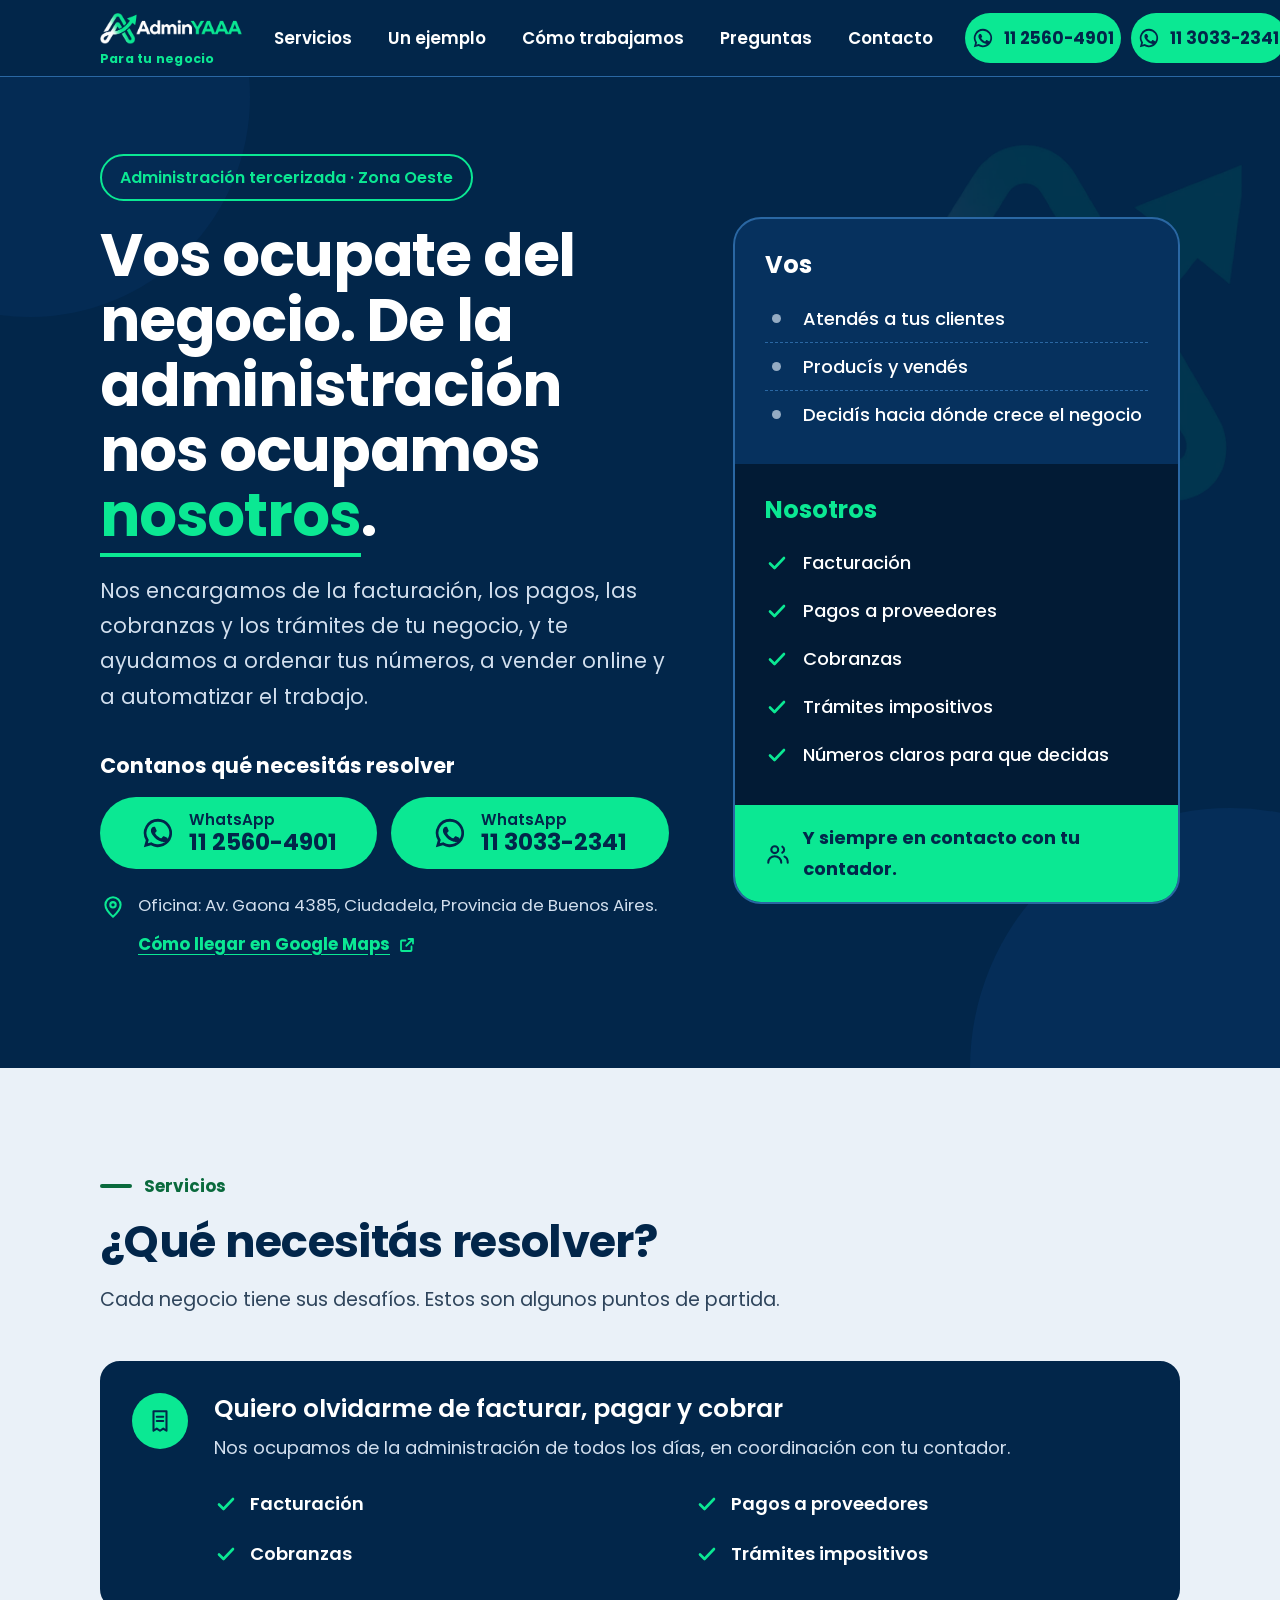
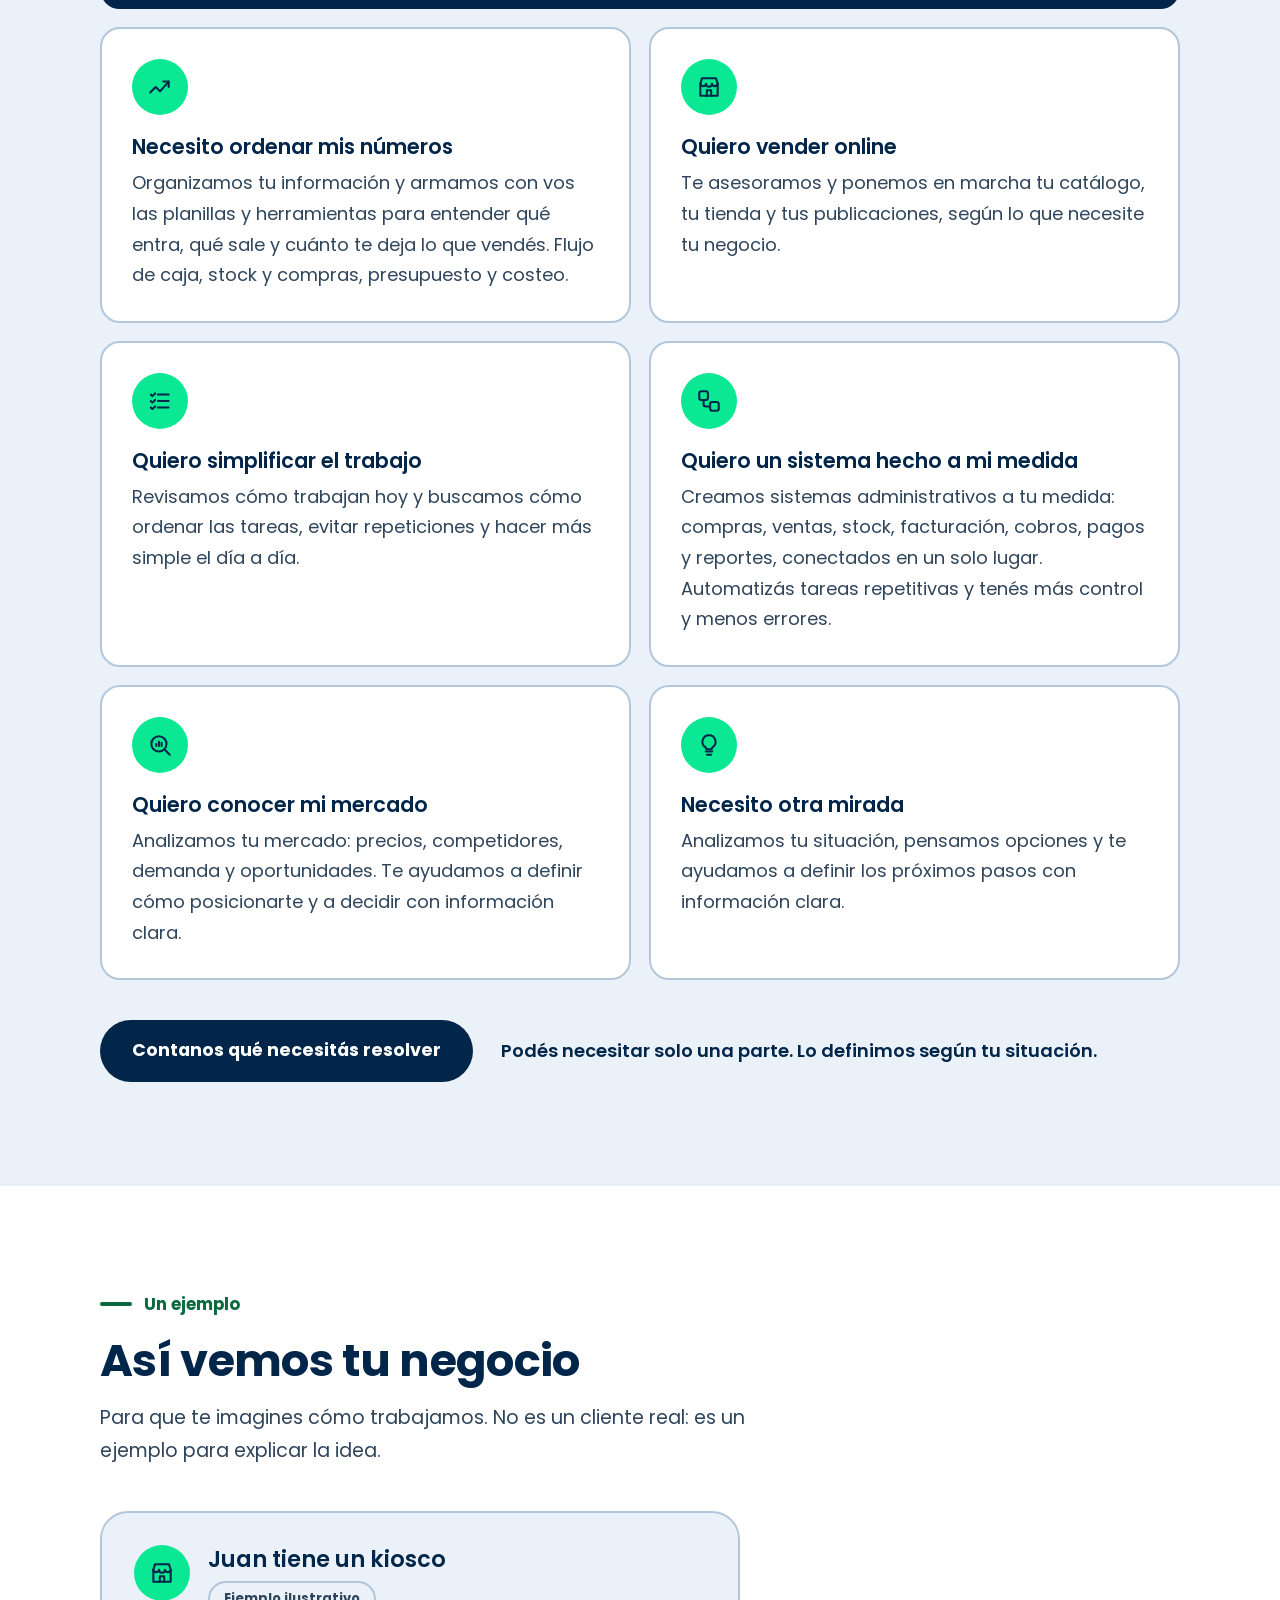
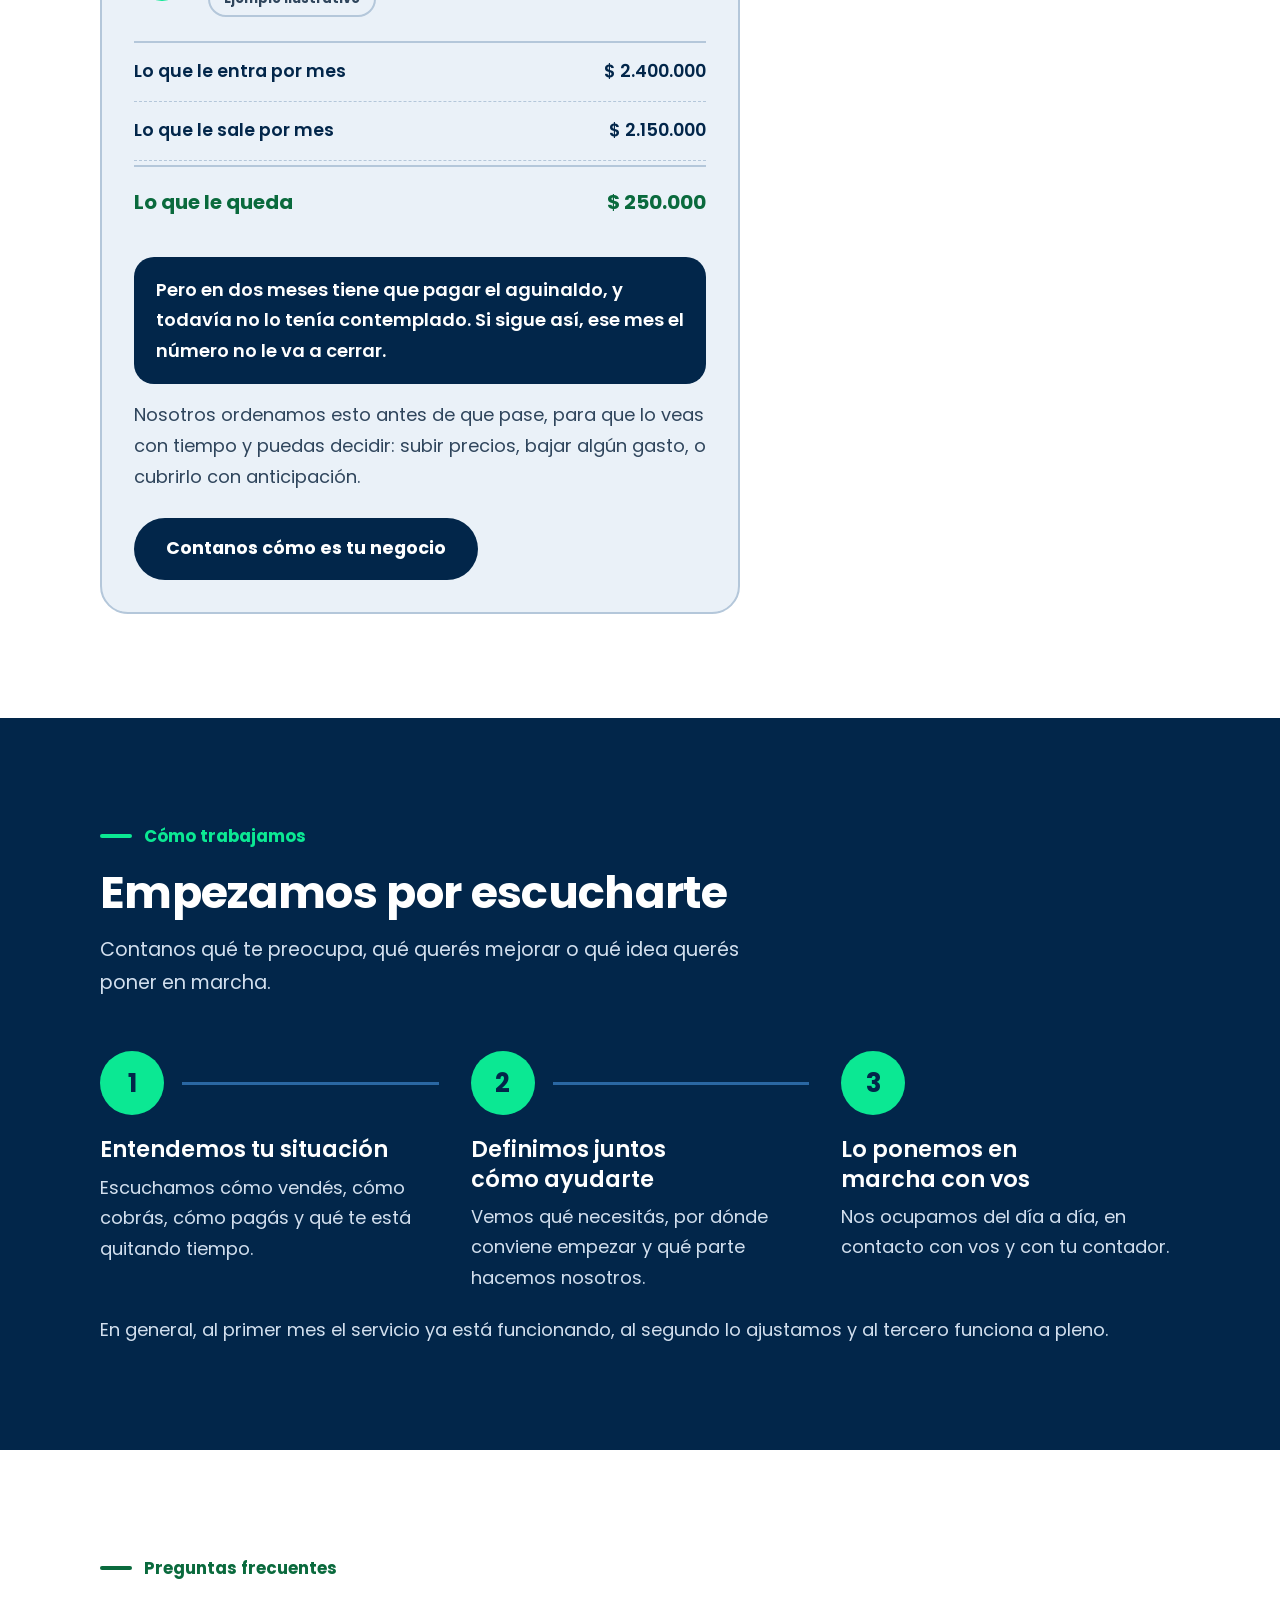
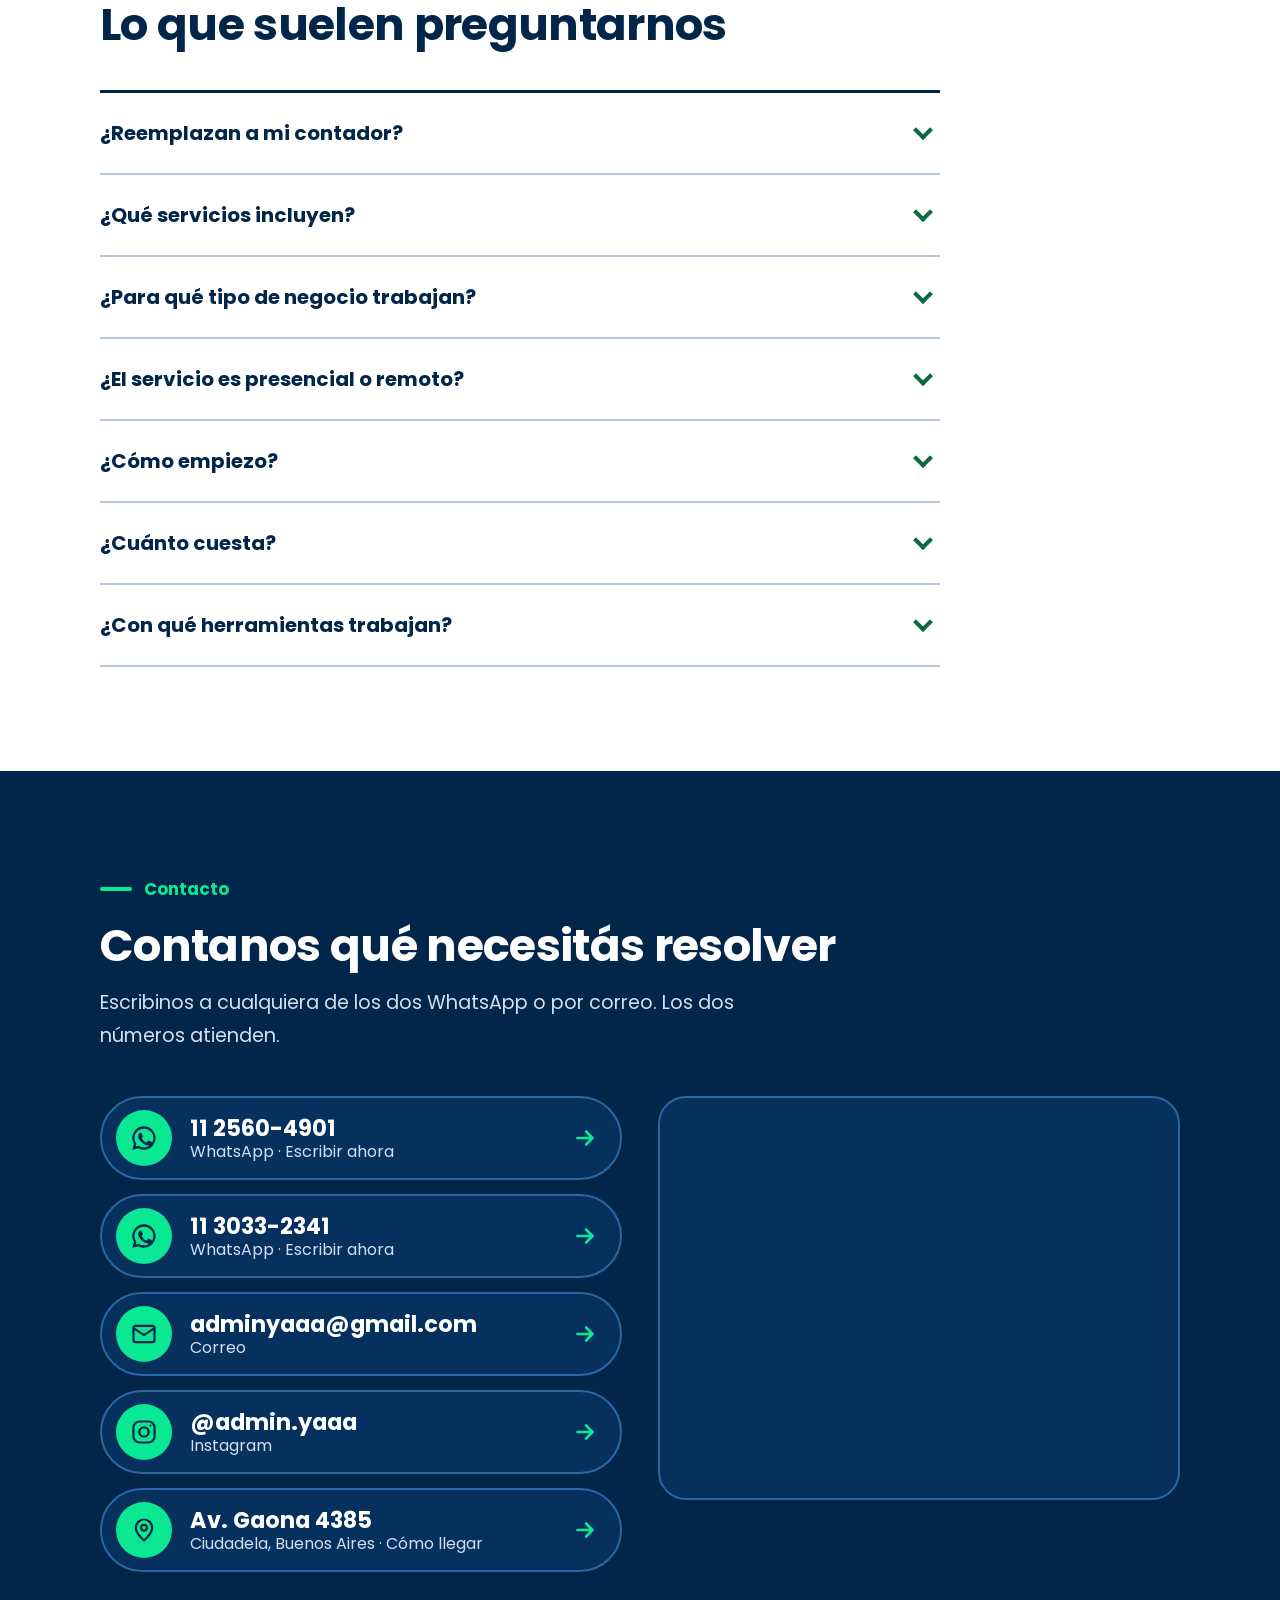
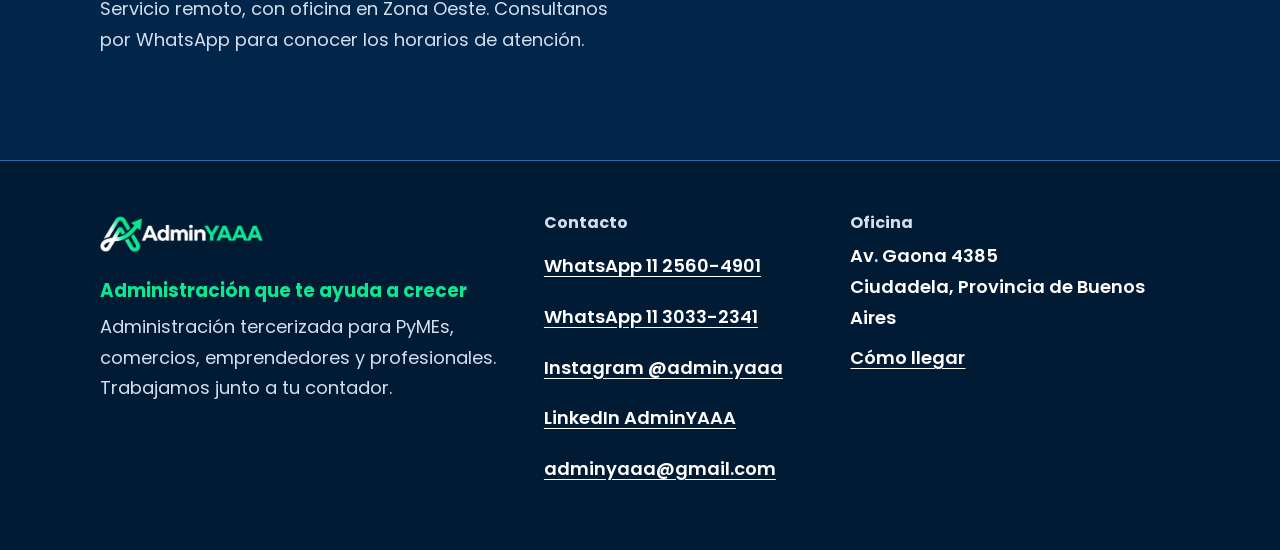
==== index.html @ a69e4d73 "Add files via upload" ====
<!DOCTYPE html>
<html lang="es-AR">
<head>
<meta charset="utf-8">
<meta name="viewport" content="width=device-width, initial-scale=1, viewport-fit=cover">
<title>Administración tercerizada para PyMEs | AdminYAAA, Ciudadela</title>
<meta name="description" content="Administración de tu negocio: facturación, pagos, cobranzas, sistemas a tu medida y ayuda para vender online. Junto a tu contador. Ciudadela, Zona Oeste.">
<meta name="theme-color" content="#02264A">

<!-- BORRADOR: no indexar hasta publicar. Al publicar, borrar la línea de abajo (ver README.md). -->
<meta name="robots" content="noindex, nofollow">

<!-- Dominio definitivo: https://adminya.com.ar/ (el www redirige a esta dirección). -->
<link rel="canonical" href="https://adminya.com.ar/">
<meta property="og:type" content="website">
<meta property="og:url" content="https://adminya.com.ar/">
<meta property="og:locale" content="es_AR">
<meta property="og:site_name" content="AdminYAAA">
<meta property="og:title" content="AdminYAAA: vos ocupate del negocio, de la administración nos ocupamos nosotros">
<meta property="og:description" content="Administración tercerizada para PyMEs, comercios, emprendedores y profesionales. Trabajamos junto a tu contador.">
<meta property="og:image" content="https://adminya.com.ar/assets/img/og-image.png">
<meta property="og:image:width" content="1200">
<meta property="og:image:height" content="630">
<meta name="twitter:card" content="summary_large_image">

<link rel="icon" type="image/png" sizes="32x32" href="assets/img/favicon-32.png">
<link rel="apple-touch-icon" href="assets/img/apple-touch-icon.png">
<link rel="preload" href="assets/fonts/poppins-400.woff2" as="font" type="font/woff2" crossorigin>
<link rel="preload" href="assets/fonts/poppins-700.woff2" as="font" type="font/woff2" crossorigin>
<link rel="stylesheet" href="assets/css/styles.css">
<script>document.documentElement.classList.add('js');</script>

<!-- Datos estructurados: negocio local. Solo incluye datos CONFIRMADOS.
     [DATO A COMPLETAR: "openingHours" (cuando haya horarios); sumar el enlace de la ficha de Google a "sameAs"] -->
<script type="application/ld+json">
{
  "@context": "https://schema.org",
  "@type": "ProfessionalService",
  "name": "AdminYAAA",
  "url": "https://adminya.com.ar/",
  "logo": "https://adminya.com.ar/assets/img/apple-touch-icon.png",
  "image": "https://adminya.com.ar/assets/img/og-image.png",
  "description": "Administración tercerizada para PyMEs, comercios, emprendedores y profesionales: facturación, pagos, cobranzas, trámites, números claros, análisis de mercado, sistemas administrativos a medida y ayuda para vender online. Trabajamos junto al contador del cliente.",
  "telephone": ["+5491125604901", "+5491130332341"],
  "email": "adminyaaa@gmail.com",
  "address": {
    "@type": "PostalAddress",
    "streetAddress": "Av. Gaona 4385",
    "addressLocality": "Ciudadela",
    "addressRegion": "Provincia de Buenos Aires",
    "addressCountry": "AR"
  },
  "geo": { "@type": "GeoCoordinates", "latitude": -34.6344412, "longitude": -58.550395 },
  "sameAs": ["https://www.instagram.com/admin.yaaa/", "https://www.linkedin.com/company/adminya/"]
}
</script>
<script type="application/ld+json">
{
  "@context": "https://schema.org",
  "@type": "FAQPage",
  "mainEntity": [
    { "@type": "Question", "name": "¿Reemplazan a mi contador?", "acceptedAnswer": { "@type": "Answer", "text": "No. Trabajamos junto a tu contador: nosotros nos ocupamos de la administración diaria y de ordenar la información, y él sigue a cargo de lo que le corresponde." } },
    { "@type": "Question", "name": "¿Qué servicios incluyen?", "acceptedAnswer": { "@type": "Answer", "text": "Nos ocupamos de la administración diaria: facturación, pagos a proveedores, cobranzas y trámites impositivos. También te ayudamos a ordenar tus números (flujo de caja, stock y compras, presupuesto, costeo y márgenes), a simplificar el trabajo, a vender online, a analizar tu mercado (precios, competidores, demanda y oportunidades) y a crear sistemas administrativos a tu medida para automatizar tareas. Podés necesitar solo una parte: lo definimos según tu situación." } },
    { "@type": "Question", "name": "¿Para qué tipo de negocio trabajan?", "acceptedAnswer": { "@type": "Answer", "text": "Para PyMEs, comercios, emprendedores y profesionales. Si no estás seguro de si tu caso encaja, contanos cómo funciona tu negocio y lo vemos." } },
    { "@type": "Question", "name": "¿El servicio es presencial o remoto?", "acceptedAnswer": { "@type": "Answer", "text": "Es remoto, así que trabajamos con clientes de Buenos Aires y también del interior del país. Además tenemos oficina en Zona Oeste, en Av. Gaona 4385, Ciudadela." } },
    { "@type": "Question", "name": "¿Cómo empiezo?", "acceptedAnswer": { "@type": "Answer", "text": "Escribinos por cualquiera de los dos WhatsApp o por correo a adminyaaa@gmail.com. Nos contás qué necesitás y a partir de ahí vemos cómo ayudarte." } },
    { "@type": "Question", "name": "¿Cuánto cuesta?", "acceptedAnswer": { "@type": "Answer", "text": "Depende de lo que necesite cada negocio. Trabajamos con un abono mensual o por proyecto puntual. Escribinos y te lo explicamos según tu caso." } },
    { "@type": "Question", "name": "¿Con qué herramientas trabajan?", "acceptedAnswer": { "@type": "Answer", "text": "Con Excel, Google Drive y WhatsApp, además de los sistemas propios que armamos a medida de cada negocio." } }
  ]
}
</script>
</head>
<body>

<!-- Iconos (se reutilizan con <use>) -->
<svg width="0" height="0" style="position:absolute" aria-hidden="true" focusable="false">
  <symbol id="i-wa" viewBox="0 0 24 24"><path d="M12 2a10 10 0 0 0-8.6 15.1L2 22l5-1.3A10 10 0 1 0 12 2Zm0 2a8 8 0 1 1-4.2 14.8l-.4-.2-2.6.7.7-2.5-.3-.4A8 8 0 0 1 12 4Zm-3 3.5c-.3 0-.7.1-1 .5-.3.4-1 1-1 2.4s1 2.8 1.2 3c.1.2 2 3.1 5 4.3 2.4 1 2.9.8 3.4.7.5-.1 1.7-.7 1.9-1.4.2-.7.2-1.3.2-1.4-.1-.1-.3-.2-.6-.4l-1.9-.9c-.3-.1-.5-.1-.7.2l-.9 1.1c-.2.2-.3.2-.6.1-.3-.2-1.2-.4-2.3-1.4-.9-.8-1.4-1.7-1.6-2-.2-.3 0-.4.1-.6l.5-.5c.1-.2.2-.3.3-.5.1-.2.1-.4 0-.5l-.9-2.1c-.2-.5-.5-.5-.7-.5Z"/></symbol>
  <symbol id="i-menu" viewBox="0 0 24 24"><path d="M4 7h16M4 12h16M4 17h16"/></symbol>
  <symbol id="i-pin" viewBox="0 0 24 24"><path d="M12 21s7-6.2 7-11a7 7 0 0 0-14 0c0 4.8 7 11 7 11z"/><circle cx="12" cy="10" r="2.5"/></symbol>
  <symbol id="i-mail" viewBox="0 0 24 24"><rect x="3" y="5" width="18" height="14" rx="2"/><path d="M3 7l9 6 9-6"/></symbol>
  <symbol id="i-ig" viewBox="0 0 24 24"><rect x="3" y="3" width="18" height="18" rx="5"/><circle cx="12" cy="12" r="4"/><path d="M17.5 6.5h.01"/></symbol>
  <symbol id="i-check" viewBox="0 0 24 24"><path d="M5 12.5l4.5 4.5L19 7"/></symbol>
  <symbol id="i-arrow" viewBox="0 0 24 24"><path d="M5 12h14M13 6l6 6-6 6"/></symbol>
  <symbol id="i-users" viewBox="0 0 24 24"><circle cx="9" cy="8" r="3.2"/><path d="M3 20c0-3.3 2.7-6 6-6s6 2.7 6 6"/><path d="M16 5.2a3.2 3.2 0 0 1 0 5.6M18 14.4c1.8.8 3 2.7 3 5.6"/></symbol>
  <symbol id="i-ext" viewBox="0 0 24 24"><path d="M14 4h6v6M20 4l-9 9M18 14v5a1 1 0 0 1-1 1H5a1 1 0 0 1-1-1V7a1 1 0 0 1 1-1h5"/></symbol>
  <symbol id="i-receipt" viewBox="0 0 24 24"><path d="M6 3h12v18l-3-2-3 2-3-2-3 2V3z"/><path d="M9 8h6M9 12h6"/></symbol>
  <symbol id="i-trend" viewBox="0 0 24 24"><path d="M3 17l5-5 4 4 8-9"/><path d="M15 7h5v5"/></symbol>
  <symbol id="i-store" viewBox="0 0 24 24"><path d="M4 9l1.5-5h13L20 9"/><path d="M4 9v11h16V9"/><path d="M4 9a2.7 2.7 0 0 0 5.3 0 2.7 2.7 0 0 0 5.4 0A2.7 2.7 0 0 0 20 9"/><path d="M10 20v-5h4v5"/></symbol>
  <symbol id="i-tasks" viewBox="0 0 24 24"><path d="M10 6h10M10 12h10M10 18h10"/><path d="M3.5 6l1.5 1.5L7.5 5M3.5 12l1.5 1.5L7.5 11M3.5 18l1.5 1.5L7.5 17"/></symbol>
  <symbol id="i-flow" viewBox="0 0 24 24"><rect x="3" y="3" width="8" height="8" rx="2"/><path d="M7 11v4a2 2 0 0 0 2 2h4"/><rect x="13" y="13" width="8" height="8" rx="2"/></symbol>
  <symbol id="i-search" viewBox="0 0 24 24"><circle cx="11" cy="11" r="7"/><path d="M21 21l-4.3-4.3"/><path d="M8.5 13v-2M11 13V9M13.5 13v-3"/></symbol>
  <symbol id="i-bulb" viewBox="0 0 24 24"><path d="M9 18h6M10 21h4"/><path d="M12 3a6 6 0 0 0-3.5 10.9c.6.5 1 1.2 1 2.1h5c0-.9.4-1.6 1-2.1A6 6 0 0 0 12 3z"/></symbol>
</svg>

<a class="skip-link" href="#contenido">Saltar al contenido</a>

<!-- ============================ ENCABEZADO ============================ -->
<header class="site-header navy">
  <div class="wrap header-inner">
    <a class="brand-block" href="#inicio">
      <picture>
        <source srcset="assets/img/adminyaaa-logo-dark.webp" type="image/webp">
        <img src="assets/img/adminyaaa-logo-dark.png" alt="AdminYAAA" width="760" height="214">
      </picture>
      <span class="brand-tag">Para tu negocio</span>
    </a>
    <button class="menu-btn" type="button" id="menu-btn" aria-expanded="false" aria-controls="menu">
      <svg class="i" aria-hidden="true"><use href="#i-menu"/></svg><span>Menú</span>
    </button>
    <nav class="header-nav" id="menu" aria-label="Principal">
      <ul class="nav-list">
        <li><a href="#servicios">Servicios</a></li>
        <li><a href="#ejemplo">Un ejemplo</a></li>
        <li><a href="#como-trabajamos">Cómo trabajamos</a></li>
        <li><a href="#preguntas">Preguntas</a></li>
        <li><a href="#contacto">Contacto</a></li>
      </ul>
    </nav>
    <div class="header-cta">
      <a class="wa wa--sm" href="https://wa.me/5491125604901?text=Hola%20AdminYAAA%2C%20quiero%20consultar%20por%20la%20administraci%C3%B3n%20de%20mi%20negocio." target="_blank" rel="noopener">
        <svg class="i" aria-hidden="true"><use href="#i-wa"/></svg><span class="sr-only">WhatsApp </span><span class="wa-num">11 2560-4901</span><span class="sr-only">(se abre en una pestaña nueva)</span>
      </a>
      <a class="wa wa--sm" href="https://wa.me/5491130332341?text=Hola%20AdminYAAA%2C%20quiero%20consultar%20por%20la%20administraci%C3%B3n%20de%20mi%20negocio." target="_blank" rel="noopener">
        <svg class="i" aria-hidden="true"><use href="#i-wa"/></svg><span class="sr-only">WhatsApp </span><span class="wa-num">11 3033-2341</span><span class="sr-only">(se abre en una pestaña nueva)</span>
      </a>
    </div>
  </div>
</header>

<main id="contenido">

  <!-- ============================ PORTADA ============================ -->
  <section class="hero navy" id="inicio" aria-labelledby="t-inicio">
    <div class="wrap hero-grid">
      <div class="hero-copy">
        <p class="eyebrow">Administración tercerizada · Zona Oeste</p>
        <h1 id="t-inicio">Vos ocupate del negocio. De la administración nos ocupamos <span class="mark">nosotros</span>.</h1>
        <p class="lead">Nos encargamos de la facturación, los pagos, las cobranzas y los trámites de tu negocio, y te ayudamos a ordenar tus números, a vender online y a automatizar el trabajo.</p>

        <div class="hero-cta" id="hero-cta">
          <p class="cta-title">Contanos qué necesitás resolver</p>
          <div class="wa-pair">
            <a class="wa" href="https://wa.me/5491125604901?text=Hola%20AdminYAAA%2C%20quiero%20consultar%20por%20la%20administraci%C3%B3n%20de%20mi%20negocio." target="_blank" rel="noopener">
              <svg class="i" aria-hidden="true"><use href="#i-wa"/></svg>
              <span class="wa-text"><span class="wa-label">WhatsApp</span><span class="wa-num">11 2560-4901</span></span>
              <span class="sr-only">(se abre en una pestaña nueva)</span>
            </a>
            <a class="wa" href="https://wa.me/5491130332341?text=Hola%20AdminYAAA%2C%20quiero%20consultar%20por%20la%20administraci%C3%B3n%20de%20mi%20negocio." target="_blank" rel="noopener">
              <svg class="i" aria-hidden="true"><use href="#i-wa"/></svg>
              <span class="wa-text"><span class="wa-label">WhatsApp</span><span class="wa-num">11 3033-2341</span></span>
              <span class="sr-only">(se abre en una pestaña nueva)</span>
            </a>
          </div>
          <div class="hero-address">
            <svg class="i" aria-hidden="true"><use href="#i-pin"/></svg>
            <p>Oficina: Av. Gaona 4385, Ciudadela, Provincia de Buenos Aires.
              <a class="link-go" href="https://share.google/GwaTx7BCfUCzjgzkv" target="_blank" rel="noopener">Cómo llegar en Google Maps<svg class="i" aria-hidden="true"><use href="#i-ext"/></svg><span class="sr-only"> (se abre en una pestaña nueva)</span></a>
            </p>
          </div>
        </div>
      </div>

      <div class="split" role="group" aria-label="Cómo nos repartimos el trabajo">
        <div class="split-you">
          <p class="split-title">Vos</p>
          <ul>
            <li>Atendés a tus clientes</li>
            <li>Producís y vendés</li>
            <li>Decidís hacia dónde crece el negocio</li>
          </ul>
        </div>
        <div class="split-us">
          <p class="split-title">Nosotros</p>
          <ul>
            <li><svg class="i" aria-hidden="true"><use href="#i-check"/></svg>Facturación</li>
            <li><svg class="i" aria-hidden="true"><use href="#i-check"/></svg>Pagos a proveedores</li>
            <li><svg class="i" aria-hidden="true"><use href="#i-check"/></svg>Cobranzas</li>
            <li><svg class="i" aria-hidden="true"><use href="#i-check"/></svg>Trámites impositivos</li>
            <li><svg class="i" aria-hidden="true"><use href="#i-check"/></svg>Números claros para que decidas</li>
          </ul>
        </div>
        <p class="split-foot"><svg class="i" aria-hidden="true"><use href="#i-users"/></svg>Y siempre en contacto con tu contador.</p>
      </div>
    </div>
  </section>

  <!-- ============================ SERVICIOS ============================ -->
  <!-- Los textos de estas tarjetas parten de la versión que envió el dueño y de sus piezas gráficas (análisis de mercado y sistemas a medida). Se evitaron frases absolutas ("cualquier proceso", "100 %") que no se pueden demostrar. -->
  <section class="section section--tint" id="servicios" aria-labelledby="t-servicios">
    <div class="wrap">
      <p class="kicker">Servicios</p>
      <h2 id="t-servicios">¿Qué necesitás resolver?</h2>
      <p class="intro">Cada negocio tiene sus desafíos. Estos son algunos puntos de partida.</p>

      <div class="needs">
        <article class="need need--main">
          <div class="badge"><svg class="i" aria-hidden="true"><use href="#i-receipt"/></svg></div>
          <h3>Quiero olvidarme de facturar, pagar y cobrar</h3>
          <p>Nos ocupamos de la administración de todos los días, en coordinación con tu contador.</p>
          <ul class="need-list">
            <li><svg class="i" aria-hidden="true"><use href="#i-check"/></svg>Facturación</li>
            <li><svg class="i" aria-hidden="true"><use href="#i-check"/></svg>Pagos a proveedores</li>
            <li><svg class="i" aria-hidden="true"><use href="#i-check"/></svg>Cobranzas</li>
            <li><svg class="i" aria-hidden="true"><use href="#i-check"/></svg>Trámites impositivos</li>
          </ul>
        </article>

        <article class="need">
          <div class="badge"><svg class="i" aria-hidden="true"><use href="#i-trend"/></svg></div>
          <h3>Necesito ordenar mis números</h3>
          <p>Organizamos tu información y armamos con vos las planillas y herramientas para entender qué entra, qué sale y cuánto te deja lo que vendés. Flujo de caja, stock y compras, presupuesto y costeo.</p>
        </article>

        <article class="need">
          <div class="badge"><svg class="i" aria-hidden="true"><use href="#i-store"/></svg></div>
          <h3>Quiero vender online</h3>
          <p>Te asesoramos y ponemos en marcha tu catálogo, tu tienda y tus publicaciones, según lo que necesite tu negocio.</p>
        </article>

        <article class="need">
          <div class="badge"><svg class="i" aria-hidden="true"><use href="#i-tasks"/></svg></div>
          <h3>Quiero simplificar el trabajo</h3>
          <p>Revisamos cómo trabajan hoy y buscamos cómo ordenar las tareas, evitar repeticiones y hacer más simple el día a día.</p>
        </article>

        <article class="need">
          <div class="badge"><svg class="i" aria-hidden="true"><use href="#i-flow"/></svg></div>
          <h3>Quiero un sistema hecho a mi medida</h3>
          <p>Creamos sistemas administrativos a tu medida: compras, ventas, stock, facturación, cobros, pagos y reportes, conectados en un solo lugar. Automatizás tareas repetitivas y tenés más control y menos errores.</p>
        </article>

        <article class="need">
          <div class="badge"><svg class="i" aria-hidden="true"><use href="#i-search"/></svg></div>
          <h3>Quiero conocer mi mercado</h3>
          <p>Analizamos tu mercado: precios, competidores, demanda y oportunidades. Te ayudamos a definir cómo posicionarte y a decidir con información clara.</p>
        </article>

        <article class="need">
          <div class="badge"><svg class="i" aria-hidden="true"><use href="#i-bulb"/></svg></div>
          <h3>Necesito otra mirada</h3>
          <p>Analizamos tu situación, pensamos opciones y te ayudamos a definir los próximos pasos con información clara.</p>
        </article>
      </div>

      <div class="needs-cta">
        <a class="btn btn--navy" href="#contacto">Contanos qué necesitás resolver</a>
        <p>Podés necesitar solo una parte. Lo definimos según tu situación.</p>
      </div>
    </div>
  </section>

  <!-- ============================ EJEMPLO ILUSTRATIVO ============================ -->
  <!-- Ejemplo ficticio, pedido por el usuario para hacer tangible el servicio "ordenar los números".
       Juan y su kiosco NO son un cliente real. Está marcado como "Ejemplo ilustrativo" y nunca debe
       presentarse como testimonio ni caso real. Los montos son redondos a propósito, para que se note
       que son ilustrativos. -->
  <section class="section" id="ejemplo" aria-labelledby="t-ejemplo">
    <div class="wrap">
      <p class="kicker">Un ejemplo</p>
      <h2 id="t-ejemplo">Así vemos tu negocio</h2>
      <p class="intro">Para que te imagines cómo trabajamos. No es un cliente real: es un ejemplo para explicar la idea.</p>

      <div class="example-card">
        <div class="example-head">
          <div class="badge"><svg class="i" aria-hidden="true"><use href="#i-store"/></svg></div>
          <div>
            <h3>Juan tiene un kiosco</h3>
            <span class="tag">Ejemplo ilustrativo</span>
          </div>
        </div>
        <ul class="ledger">
          <li><span>Lo que le entra por mes</span><span>$ 2.400.000</span></li>
          <li><span>Lo que le sale por mes</span><span>$ 2.150.000</span></li>
          <li><span>Lo que le queda</span><span>$ 250.000</span></li>
        </ul>
        <p class="example-warn">Pero en dos meses tiene que pagar el aguinaldo, y todavía no lo tenía contemplado. Si sigue así, ese mes el número no le va a cerrar.</p>
        <p class="example-note">Nosotros ordenamos esto antes de que pase, para que lo veas con tiempo y puedas decidir: subir precios, bajar algún gasto, o cubrirlo con anticipación.</p>
        <a class="btn btn--navy example-cta" href="#contacto">Contanos cómo es tu negocio</a>
      </div>
    </div>
  </section>

  <!-- ============================ CÓMO TRABAJAMOS ============================ -->
  <!-- Los 3 pasos y los plazos fueron validados por el equipo de AdminYAAA. -->
  <section class="section navy" id="como-trabajamos" aria-labelledby="t-como">
    <div class="wrap">
      <p class="kicker">Cómo trabajamos</p>
      <h2 id="t-como">Empezamos por escucharte</h2>
      <p class="intro">Contanos qué te preocupa, qué querés mejorar o qué idea querés poner en marcha.</p>
      <ol class="steps">
        <li>
          <h3>Entendemos tu situación</h3>
          <p>Escuchamos cómo vendés, cómo cobrás, cómo pagás y qué te está quitando tiempo.</p>
        </li>
        <li>
          <h3>Definimos juntos cómo ayudarte</h3>
          <p>Vemos qué necesitás, por dónde conviene empezar y qué parte hacemos nosotros.</p>
        </li>
        <li>
          <h3>Lo ponemos en marcha con vos</h3>
          <p>Nos ocupamos del día a día, en contacto con vos y con tu contador.</p>
        </li>
      </ol>
      <p class="office-note">En general, al primer mes el servicio ya está funcionando, al segundo lo ajustamos y al tercero funciona a pleno.</p>
    </div>
  </section>

  <!-- ============================ PREGUNTAS FRECUENTES ============================ -->
  <!-- [DATO A COMPLETAR: seguridad de datos/accesos y tiempos de respuesta, cuando estén confirmados] -->
  <section class="section" id="preguntas" aria-labelledby="t-preguntas">
    <div class="wrap">
      <p class="kicker">Preguntas frecuentes</p>
      <h2 id="t-preguntas">Lo que suelen preguntarnos</h2>
      <div class="faq">
        <details>
          <summary>¿Reemplazan a mi contador?</summary>
          <p class="answer">No. Trabajamos junto a tu contador: nosotros nos ocupamos de la administración diaria y de ordenar la información, y él sigue a cargo de lo que le corresponde.</p>
        </details>
        <details>
          <summary>¿Qué servicios incluyen?</summary>
          <p class="answer">Nos ocupamos de la administración diaria: facturación, pagos a proveedores, cobranzas y trámites impositivos. También te ayudamos a ordenar tus números (flujo de caja, stock y compras, presupuesto, costeo y márgenes), a simplificar el trabajo, a vender online, a analizar tu mercado (precios, competidores, demanda y oportunidades) y a crear sistemas administrativos a tu medida para automatizar tareas. Podés necesitar solo una parte: lo definimos según tu situación.</p>
        </details>
        <details>
          <summary>¿Para qué tipo de negocio trabajan?</summary>
          <p class="answer">Para PyMEs, comercios, emprendedores y profesionales. Si no estás seguro de si tu caso encaja, contanos cómo funciona tu negocio y lo vemos.</p>
        </details>
        <details>
          <summary>¿El servicio es presencial o remoto?</summary>
          <p class="answer">Es remoto, así que trabajamos con clientes de Buenos Aires y también del interior del país. Además tenemos oficina en Zona Oeste, en Av. Gaona 4385, Ciudadela.</p>
        </details>
        <details>
          <summary>¿Cómo empiezo?</summary>
          <p class="answer">Escribinos por cualquiera de los dos WhatsApp o por correo a adminyaaa@gmail.com. Nos contás qué necesitás y a partir de ahí vemos cómo ayudarte.</p>
        </details>
        <details>
          <summary>¿Cuánto cuesta?</summary>
          <p class="answer">Depende de lo que necesite cada negocio. Trabajamos con un abono mensual o por proyecto puntual. Escribinos y te lo explicamos según tu caso.</p>
        </details>
        <details>
          <summary>¿Con qué herramientas trabajan?</summary>
          <p class="answer">Con Excel, Google Drive y WhatsApp, además de los sistemas propios que armamos a medida de cada negocio.</p>
        </details>
      </div>
    </div>
  </section>

  <!-- ============================ CONTACTO Y UBICACIÓN ============================ -->
  <!-- [DATO A COMPLETAR: horarios de atención; alcance geográfico real del servicio remoto; fotos reales de la oficina] -->
  <section class="section navy" id="contacto" aria-labelledby="t-contacto">
    <div class="wrap">
      <p class="kicker">Contacto</p>
      <h2 id="t-contacto">Contanos qué necesitás resolver</h2>
      <p class="intro">Escribinos a cualquiera de los dos WhatsApp o por correo. Los dos números atienden.</p>

      <div class="contact-grid">
        <div>
          <ul class="clist">
            <li><a class="crow" href="https://wa.me/5491125604901?text=Hola%20AdminYAAA%2C%20quiero%20consultar%20por%20la%20administraci%C3%B3n%20de%20mi%20negocio." target="_blank" rel="noopener">
              <span class="badge"><svg class="i i--fill" aria-hidden="true"><use href="#i-wa"/></svg></span>
              <span class="crow-text"><span class="crow-main">11 2560-4901</span><span class="crow-sub">WhatsApp · Escribir ahora</span></span>
              <span class="sr-only">(se abre en una pestaña nueva)</span><svg class="i" aria-hidden="true"><use href="#i-arrow"/></svg>
            </a></li>
            <li><a class="crow" href="https://wa.me/5491130332341?text=Hola%20AdminYAAA%2C%20quiero%20consultar%20por%20la%20administraci%C3%B3n%20de%20mi%20negocio." target="_blank" rel="noopener">
              <span class="badge"><svg class="i i--fill" aria-hidden="true"><use href="#i-wa"/></svg></span>
              <span class="crow-text"><span class="crow-main">11 3033-2341</span><span class="crow-sub">WhatsApp · Escribir ahora</span></span>
              <span class="sr-only">(se abre en una pestaña nueva)</span><svg class="i" aria-hidden="true"><use href="#i-arrow"/></svg>
            </a></li>
            <li><a class="crow" href="mailto:adminyaaa@gmail.com">
              <span class="badge"><svg class="i" aria-hidden="true"><use href="#i-mail"/></svg></span>
              <span class="crow-text"><span class="crow-main crow-main--mail">adminyaaa@gmail.com</span><span class="crow-sub">Correo</span></span>
              <svg class="i" aria-hidden="true"><use href="#i-arrow"/></svg>
            </a></li>
            <li><a class="crow" href="https://www.instagram.com/admin.yaaa/" target="_blank" rel="noopener">
              <span class="badge"><svg class="i" aria-hidden="true"><use href="#i-ig"/></svg></span>
              <span class="crow-text"><span class="crow-main">@admin.yaaa</span><span class="crow-sub">Instagram</span></span>
              <span class="sr-only">(se abre en una pestaña nueva)</span><svg class="i" aria-hidden="true"><use href="#i-arrow"/></svg>
            </a></li>
            <li><a class="crow" href="https://share.google/GwaTx7BCfUCzjgzkv" target="_blank" rel="noopener">
              <span class="badge"><svg class="i" aria-hidden="true"><use href="#i-pin"/></svg></span>
              <span class="crow-text"><span class="crow-main">Av. Gaona 4385</span><span class="crow-sub">Ciudadela, Buenos Aires · Cómo llegar</span></span>
              <span class="sr-only">(se abre en una pestaña nueva)</span><svg class="i" aria-hidden="true"><use href="#i-arrow"/></svg>
            </a></li>
          </ul>
          <p class="office-note">Servicio remoto, con oficina en Zona Oeste. Consultanos por WhatsApp para conocer los horarios de atención.</p>
        </div>

        <div class="map">
          <iframe title="Mapa con la ubicación de AdminYAAA en Av. Gaona 4385, Ciudadela" loading="lazy" referrerpolicy="no-referrer-when-downgrade" src="https://www.google.com/maps?q=-34.6344412,-58.550395&amp;z=16&amp;hl=es&amp;output=embed"></iframe>
        </div>
      </div>
    </div>
  </section>
</main>

<!-- ============================ PIE ============================ -->
<footer class="site-footer">
  <div class="wrap footer-grid">
    <div class="footer-brand">
      <a class="brand" href="#inicio">
        <picture>
          <source srcset="assets/img/adminyaaa-logo-dark.webp" type="image/webp">
          <img src="assets/img/adminyaaa-logo-dark.png" alt="AdminYAAA, volver al inicio" width="760" height="214" loading="lazy">
        </picture>
      </a>
      <p class="footer-slogan">Administración que te ayuda a crecer</p>
      <p>Administración tercerizada para PyMEs, comercios, emprendedores y profesionales. Trabajamos junto a tu contador.</p>
    </div>
    <div class="footer-col">
      <h3>Contacto</h3>
      <ul>
        <li><a href="https://wa.me/5491125604901" target="_blank" rel="noopener">WhatsApp 11 2560-4901<span class="sr-only"> (se abre en una pestaña nueva)</span></a></li>
        <li><a href="https://wa.me/5491130332341" target="_blank" rel="noopener">WhatsApp 11 3033-2341<span class="sr-only"> (se abre en una pestaña nueva)</span></a></li>
        <li><a href="https://www.instagram.com/admin.yaaa/" target="_blank" rel="noopener">Instagram @admin.yaaa<span class="sr-only"> (se abre en una pestaña nueva)</span></a></li>
        <li><a href="https://www.linkedin.com/company/adminya/" target="_blank" rel="noopener">LinkedIn AdminYAAA<span class="sr-only"> (se abre en una pestaña nueva)</span></a></li>
        <li><a href="mailto:adminyaaa@gmail.com">adminyaaa@gmail.com</a></li>
      </ul>
    </div>
    <div class="footer-col">
      <h3>Oficina</h3>
      <address>Av. Gaona 4385<br>Ciudadela, Provincia de Buenos Aires</address>
      <ul>
        <li><a href="https://share.google/GwaTx7BCfUCzjgzkv" target="_blank" rel="noopener">Cómo llegar<span class="sr-only"> (se abre en una pestaña nueva)</span></a></li>
      </ul>
    </div>
  </div>
</footer>

<!-- Barra fija de WhatsApp en celular y tablet: ambos números, mismo tamaño y estilo -->
<nav class="wa-bar" id="wa-bar" aria-label="WhatsApp">
  <a class="wa" href="https://wa.me/5491125604901?text=Hola%20AdminYAAA%2C%20quiero%20consultar%20por%20la%20administraci%C3%B3n%20de%20mi%20negocio." target="_blank" rel="noopener">
    <svg class="i" aria-hidden="true"><use href="#i-wa"/></svg>
    <span class="wa-text"><span class="wa-label">WhatsApp</span><span class="wa-num">11 2560-4901</span></span>
    <span class="sr-only">(se abre en una pestaña nueva)</span>
  </a>
  <a class="wa" href="https://wa.me/5491130332341?text=Hola%20AdminYAAA%2C%20quiero%20consultar%20por%20la%20administraci%C3%B3n%20de%20mi%20negocio." target="_blank" rel="noopener">
    <svg class="i" aria-hidden="true"><use href="#i-wa"/></svg>
    <span class="wa-text"><span class="wa-label">WhatsApp</span><span class="wa-num">11 3033-2341</span></span>
    <span class="sr-only">(se abre en una pestaña nueva)</span>
  </a>
</nav>

<script src="assets/js/main.js" defer></script>
</body>
</html>
---- assets/css/styles.css ----
/* ==========================================================================
   AdminYAAA — hoja de estilos (versión 3)
   Identidad de la tarjeta: azul marino + verde brillante.
   Pensada para un público que incluye personas mayores:
   letra grande (18 px), contraste alto, botones grandes y las zonas de
   lectura sobre fondo claro. El azul domina en encabezado, portada,
   pasos, contacto y pie.
   Los colores viven en las variables de :root para cambiarlos en un solo lugar.
   ========================================================================== */

/* ---------- Tipografía (autoalojada, sin pedir nada a Google) ---------- */
@font-face { font-family: "Poppins"; font-style: normal; font-weight: 400; font-display: swap; src: url("../fonts/poppins-400.woff2") format("woff2"); }
@font-face { font-family: "Poppins"; font-style: normal; font-weight: 500; font-display: swap; src: url("../fonts/poppins-500.woff2") format("woff2"); }
@font-face { font-family: "Poppins"; font-style: normal; font-weight: 600; font-display: swap; src: url("../fonts/poppins-600.woff2") format("woff2"); }
@font-face { font-family: "Poppins"; font-style: normal; font-weight: 700; font-display: swap; src: url("../fonts/poppins-700.woff2") format("woff2"); }

/* ---------- Variables ---------- */
:root {
  /* azules de la marca */
  --navy: #02264A;
  --navy-deep: #021B35;
  --navy-2: #06315E;
  --line-d: #2A67A3;       /* bordes sobre azul */
  --on-navy-muted: #D2DFEE;/* texto de apoyo sobre azul */
  /* verdes */
  --green: #0BE893;        /* acento de la tarjeta (botones, iconos) */
  --green-hover: #4AF2B0;
  --green-d: #0A6A3D;      /* verde para texto sobre fondo claro */
  /* zonas de lectura (claras) */
  --white: #FFFFFF;
  --tint: #EAF1F8;         /* fondo claro con un toque de azul */
  --ink: #02264A;
  --ink-muted: #2F455C;    /* texto de apoyo sobre claro */
  --line-l: #B4C7DA;       /* bordes sobre claro */

  --r: 20px;
  --r-lg: 28px;
  --font: "Poppins", "Segoe UI", "Avenir Next", system-ui, -apple-system, Roboto, Arial, sans-serif;
  --bar-h: 88px;
  --header-h: 76px;
}

/* ---------- Base ---------- */
*, *::before, *::after { box-sizing: border-box; }
html { scroll-behavior: smooth; scroll-padding-top: 92px; -webkit-text-size-adjust: 100%; background: var(--navy); }
body {
  margin: 0;
  font-family: var(--font);
  font-size: 1.125rem;      /* 18 px */
  line-height: 1.7;
  color: var(--ink);
  background: var(--white);
  font-variant-numeric: tabular-nums;
  text-rendering: optimizeLegibility;
}
img, svg { display: block; max-width: 100%; }
h1, h2, h3, h4, p, ul, ol, dl, dd, figure, address { margin: 0; }
ul, ol { padding: 0; list-style: none; }
a { color: inherit; }
button { font: inherit; color: inherit; }

:focus-visible { outline: 4px solid var(--green-d); outline-offset: 3px; border-radius: 8px; }
.navy :focus-visible { outline-color: var(--green); }

.sr-only {
  position: absolute; width: 1px; height: 1px; margin: -1px; padding: 0;
  overflow: hidden; clip: rect(0 0 0 0); white-space: nowrap; border: 0;
}
.skip-link {
  position: absolute; left: 12px; top: -70px; z-index: 100;
  background: var(--green); color: var(--navy); padding: 14px 20px; border-radius: 12px; font-weight: 700;
  text-decoration: none;
}
.skip-link:focus { top: 12px; }

.wrap { width: 100%; max-width: 1160px; margin: 0 auto; padding-inline: clamp(20px, 4vw, 40px); }

/* ---------- Tipos ---------- */
h1, h2, h3, h4 { font-weight: 700; color: inherit; text-wrap: balance; }
h1 { font-size: clamp(2.1rem, 6.6vw, 3.7rem); line-height: 1.1; letter-spacing: -0.02em; }
h2 { font-size: clamp(1.9rem, 4.6vw, 2.8rem); line-height: 1.15; letter-spacing: -0.015em; max-width: 20em; }
h3 { font-size: 1.3rem; line-height: 1.3; font-weight: 600; }
.lead { font-size: clamp(1.15rem, 2.3vw, 1.3rem); max-width: 34em; }
.intro { margin-top: 16px; font-size: 1.2rem; max-width: 36em; color: var(--ink-muted); }
.navy .intro, .navy .lead { color: var(--on-navy-muted); }

/* Rótulo de sección: legible, sin mayúsculas chicas */
.kicker { display: flex; align-items: center; gap: 12px; margin-bottom: 16px; font-size: 1.05rem; font-weight: 700; color: var(--green-d); }
.kicker::before { content: ""; width: 32px; height: 4px; border-radius: 4px; background: var(--green-d); }
.navy .kicker { color: var(--green); }
.navy .kicker::before { background: var(--green); }

/* Palabra destacada, con la línea verde de la marca */
.mark { color: var(--green); background: linear-gradient(var(--green), var(--green)) no-repeat 0 100% / 100% 0.07em; -webkit-box-decoration-break: clone; box-decoration-break: clone; }

.section { position: relative; padding: clamp(64px, 9vw, 104px) 0; }
.section--tint { background: var(--tint); }
.navy { background: var(--navy); color: var(--white); }
.navy h1, .navy h2, .navy h3 { color: var(--white); }

/* Iconos */
.i { width: 26px; height: 26px; flex: none; fill: none; stroke: currentColor; stroke-width: 1.9; stroke-linecap: round; stroke-linejoin: round; }
.i--fill, .wa .i { fill: currentColor; stroke: none; }
.badge { display: grid; place-items: center; flex: none; width: 56px; height: 56px; border-radius: 50%; background: var(--green); color: var(--navy); }

/* ---------- Encabezado ---------- */
.site-header { position: sticky; top: 0; z-index: 50; border-bottom: 1px solid var(--line-d); }
.header-inner { display: flex; align-items: center; justify-content: space-between; gap: 16px; min-height: var(--header-h); }
.brand { display: block; flex: none; line-height: 0; border-radius: 8px; }
.brand img { height: 44px; width: auto; }
/* Encabezado: el logo solo (imagen) no dice "negocio" a simple vista y puede leerse
   como administración de edificios/consorcios. Este texto corrige esa primera
   lectura, en el primer segundo, sin tocar la marca real (logo, tarjeta, Instagram). */
.brand-block { display: flex; flex-direction: column; gap: 2px; flex: none; border-radius: 8px; text-decoration: none; }
.brand-block img { height: 40px; width: auto; }
.brand-tag { font-size: 0.78rem; font-weight: 700; letter-spacing: 0.02em; color: var(--green); line-height: 1.2; white-space: nowrap; }
.menu-btn {
  display: inline-flex; align-items: center; gap: 10px;
  min-height: 52px; padding: 8px 20px;
  background: transparent; color: var(--white);
  border: 2px solid var(--white); border-radius: 999px;
  font-weight: 600; font-size: 1.05rem; cursor: pointer;
}
.menu-btn .i { width: 22px; height: 22px; stroke-width: 2.4; }
.header-nav, .header-cta { display: none; }

@media (max-width: 1119px) {
  .js .header-nav { position: absolute; left: 0; right: 0; top: 100%; background: var(--navy); border-bottom: 1px solid var(--line-d); padding: 6px clamp(20px, 4vw, 40px) 20px; }
  .js .header-nav.is-open { display: block; }
  html:not(.js) .header-nav { display: block; }
  html:not(.js) .header-inner { flex-wrap: wrap; padding-block: 10px; }
  html:not(.js) .menu-btn { display: none; }
  .nav-list a { display: block; padding: 18px 4px; border-bottom: 1px solid var(--line-d); font-weight: 600; font-size: 1.15rem; text-decoration: none; }
  html:not(.js) .nav-list { display: flex; flex-wrap: wrap; gap: 4px 20px; }
  html:not(.js) .nav-list a { border: 0; padding: 6px 0; }
}
@media (min-width: 1120px) {
  .menu-btn { display: none; }
  .header-nav { display: block; margin-left: auto; }
  .nav-list { display: flex; gap: 4px; }
  .nav-list a { display: block; padding: 12px 16px; border-radius: 999px; font-weight: 600; font-size: 1.05rem; text-decoration: none; white-space: nowrap; }
  .nav-list a:hover { background: var(--navy-2); color: var(--green); }
  .header-cta { display: flex; gap: 10px; }
}

/* ---------- Botones ---------- */
.btn {
  display: inline-flex; align-items: center; justify-content: center; gap: 10px;
  min-height: 60px; padding: 14px 30px;
  border-radius: 999px; border: 2px solid transparent;
  font-weight: 700; font-size: 1.1rem; text-decoration: none; text-align: center; cursor: pointer;
  transition: background-color .15s, color .15s;
}
.btn--primary { background: var(--green); color: var(--navy); }
.btn--primary:hover { background: var(--green-hover); }
.btn--navy { background: var(--navy); color: var(--white); }
.btn--navy:hover { background: var(--navy-2); }
.btn--light { background: var(--white); color: var(--navy); }
.btn--light:hover { background: var(--green); }
.btn .i { width: 22px; height: 22px; }

/* WhatsApp: los dos números SIEMPRE con el mismo estilo y tamaño */
.wa {
  display: flex; align-items: center; justify-content: center; gap: 14px;
  min-height: 72px; padding: 10px 26px;
  background: var(--green); color: var(--navy);
  border-radius: 999px; text-decoration: none;
  transition: background-color .15s;
}
.wa:hover { background: var(--green-hover); }
.wa .i { width: 34px; height: 34px; }
.wa-text { display: flex; flex-direction: column; line-height: 1.15; text-align: left; }
.wa-label { font-size: 0.95rem; font-weight: 600; }
.wa-num { font-size: 1.45rem; font-weight: 700; white-space: nowrap; }
.wa--sm { min-height: 50px; padding: 6px 18px; gap: 10px; }
.wa--sm .i { width: 22px; height: 22px; }
.wa--sm .wa-num { font-size: 1.05rem; }
.wa-pair { display: grid; grid-template-columns: 1fr 1fr; gap: 14px; }

/* ---------- Portada ---------- */
.hero { position: relative; overflow: hidden; padding: clamp(36px, 6vw, 84px) 0 clamp(60px, 8vw, 100px); background: url("../img/icon-watermark-dark.webp") right 2% top 30px / 470px no-repeat, var(--navy); }
.hero::before, .hero::after { content: ""; position: absolute; border-radius: 50%; background: var(--navy-2); pointer-events: none; }
.hero::before { width: 440px; height: 440px; left: -190px; top: -200px; opacity: .55; }
.hero::after { width: 520px; height: 520px; right: -210px; bottom: -260px; opacity: .7; }
.hero-grid { position: relative; z-index: 1; display: grid; gap: clamp(36px, 5vw, 72px); align-items: center; }
.eyebrow { display: inline-block; margin-bottom: 22px; padding: 8px 18px; border: 2px solid var(--green); border-radius: 999px; font-size: 1rem; font-weight: 600; color: var(--green); }
.hero .lead { margin-top: 24px; }
.hero-cta { margin-top: 34px; max-width: 620px; }
.cta-title { margin-bottom: 14px; font-weight: 700; font-size: 1.3rem; }
.hero-address { margin-top: 22px; display: flex; gap: 12px; align-items: flex-start; color: var(--on-navy-muted); font-size: 1.05rem; }
.hero-address .i { margin-top: 3px; color: var(--green); }
.link-go { display: inline-flex; align-items: center; gap: 8px; min-height: 48px; font-weight: 700; color: var(--green); text-underline-offset: 4px; }
.link-go .i { width: 18px; height: 18px; stroke-width: 2.4; }

/* "Vos / Nosotros" */
.split { background: var(--navy-2); border: 2px solid var(--line-d); border-radius: var(--r-lg); overflow: hidden; }
.split-you, .split-us { padding: 26px 30px; }
.split-us { background: var(--navy-deep); }
.split-title { font-weight: 700; font-size: 1.5rem; margin-bottom: 8px; }
.split-us .split-title { color: var(--green); }
.split li { display: flex; align-items: center; gap: 14px; min-height: 48px; padding-block: 6px; font-weight: 500; line-height: 1.4; }
.split-you li { border-top: 1px dashed var(--line-d); }
.split-you li:first-child { border-top: 0; }
.split-you li::before { content: ""; width: 9px; height: 9px; border-radius: 50%; background: var(--on-navy-muted); flex: none; margin: 0 8px 0 7px; opacity: .7; }
.split-us li .i { width: 24px; height: 24px; color: var(--green); stroke-width: 2.6; }
.split-foot { padding: 18px 30px; background: var(--green); color: var(--navy); font-weight: 700; display: flex; align-items: center; gap: 12px; }
@media (min-width: 920px) { .hero-grid { grid-template-columns: minmax(0, 1.12fr) minmax(0, .88fr); } }

/* ---------- Servicios: "¿Qué necesitás resolver?" ---------- */
.needs { margin-top: 44px; display: grid; gap: 18px; }
.need { padding: 30px; background: var(--white); border: 2px solid var(--line-l); border-radius: var(--r); }
.need .badge { margin-bottom: 18px; }
.need h3 { margin-bottom: 8px; }
.need p { color: var(--ink-muted); }
.need--main { background: var(--navy); border-color: var(--navy); color: var(--white); }
.need--main h3 { color: var(--white); font-size: 1.55rem; }
.need--main p { color: var(--on-navy-muted); }
.need-list { margin-top: 18px; display: grid; gap: 4px 28px; }
.need-list li { display: flex; align-items: center; gap: 12px; min-height: 46px; font-weight: 600; }
.need-list .i { color: var(--green); width: 24px; height: 24px; stroke-width: 2.6; }
.needs-cta { margin-top: 40px; display: flex; flex-wrap: wrap; gap: 16px 28px; align-items: center; }
.needs-cta p { font-weight: 600; max-width: 34em; }
@media (min-width: 720px) {
  .needs { grid-template-columns: 1fr 1fr; }
  .need--main { grid-column: 1 / -1; display: grid; grid-template-columns: auto 1fr; gap: 0 26px; align-items: start; }
  .need--main .badge { grid-row: span 3; margin: 0; }
  .need-list { grid-template-columns: 1fr 1fr; }
}

/* ---------- Un ejemplo (Juan y el kiosco) ---------- */
.tag { display: inline-block; margin-top: 6px; padding: 5px 14px; border: 2px solid var(--line-l); border-radius: 999px; font-size: 0.82rem; font-weight: 700; color: var(--ink-muted); }
.example-card { margin-top: 44px; max-width: 640px; padding: 32px; background: var(--tint); border: 2px solid var(--line-l); border-radius: var(--r-lg); }
.example-head { display: flex; align-items: flex-start; gap: 18px; margin-bottom: 24px; }
.example-head h3 { font-size: 1.4rem; }
.ledger { border-top: 2px solid var(--line-l); }
.ledger li { display: flex; justify-content: space-between; align-items: baseline; gap: 16px; padding: 14px 0; border-bottom: 1px dashed var(--line-l); font-weight: 600; font-size: 1.1rem; }
.ledger li span:last-child { white-space: nowrap; font-variant-numeric: tabular-nums; }
.ledger li:last-child { border-bottom: 0; border-top: 2px solid var(--line-l); margin-top: 4px; padding-top: 18px; font-weight: 700; font-size: 1.25rem; color: var(--green-d); }
.example-warn { margin-top: 24px; padding: 18px 22px; background: var(--navy); color: var(--white); border-radius: var(--r); font-weight: 600; }
.example-note { margin-top: 16px; color: var(--ink-muted); }
.example-cta { margin-top: 26px; }

/* ---------- Cómo trabajamos ---------- */
.steps { margin-top: 52px; display: grid; gap: 40px 32px; counter-reset: paso; }
.steps li { counter-increment: paso; position: relative; padding-top: 84px; }
.steps li::before { content: counter(paso); position: absolute; top: 0; left: 0; width: 64px; height: 64px; border-radius: 50%; display: grid; place-items: center; background: var(--green); color: var(--navy); font-weight: 700; font-size: 1.6rem; }
.steps h3 { margin-bottom: 8px; font-size: 1.4rem; }
.steps p { color: var(--on-navy-muted); }
@media (min-width: 900px) {
  .steps { grid-template-columns: repeat(3, 1fr); }
  .steps li:not(:last-child)::after { content: ""; position: absolute; top: 31px; left: 82px; right: 0; height: 3px; background: var(--line-d); }
}

/* ---------- Preguntas frecuentes ---------- */
.faq { margin-top: 40px; max-width: 840px; border-top: 3px solid var(--navy); }
.faq details { border-bottom: 2px solid var(--line-l); }
.faq summary { list-style: none; cursor: pointer; position: relative; padding: 26px 56px 26px 0; font-weight: 700; font-size: 1.25rem; line-height: 1.4; }
.faq summary::-webkit-details-marker { display: none; }
.faq summary::after { content: ""; position: absolute; right: 10px; top: 50%; width: 14px; height: 14px; border-right: 4px solid var(--green-d); border-bottom: 4px solid var(--green-d); transform: translateY(-70%) rotate(45deg); transition: transform .2s; }
.faq details[open] summary::after { transform: translateY(-30%) rotate(-135deg); }
.faq summary:hover { color: var(--green-d); }
.faq .answer { padding: 0 0 28px; color: var(--ink-muted); font-size: 1.15rem; max-width: 40em; }

/* ---------- Contacto (con ubicación) ---------- */
.contact-grid { margin-top: 44px; display: grid; gap: 28px; align-items: start; }
.clist { display: grid; gap: 14px; }
.crow { display: flex; align-items: center; gap: 18px; min-height: 84px; padding: 10px 22px 10px 14px; background: var(--navy-2); border: 2px solid var(--line-d); border-radius: 999px; text-decoration: none; transition: border-color .15s, background-color .15s; }
a.crow:hover { border-color: var(--green); background: var(--navy-deep); }
.crow .badge .i { width: 28px; height: 28px; }
.crow-text { display: flex; flex-direction: column; line-height: 1.25; min-width: 0; }
.crow-main { font-size: 1.4rem; font-weight: 700; overflow-wrap: anywhere; }
.crow-sub { font-size: 1rem; color: var(--on-navy-muted); }
.crow > .i:last-child { margin-left: auto; color: var(--green); stroke-width: 2.4; }
.office-note { margin-top: 22px; color: var(--on-navy-muted); }
.map { min-height: 400px; border-radius: var(--r-lg); overflow: hidden; border: 2px solid var(--line-d); background: var(--navy-2); }
.map iframe { display: block; width: 100%; height: 100%; min-height: 400px; border: 0; }
@media (min-width: 980px) { .contact-grid { grid-template-columns: minmax(0, 1fr) minmax(0, 1fr); gap: 36px; } }

/* ---------- Pie ---------- */
.site-footer { background: var(--navy-deep); color: var(--white); border-top: 1px solid var(--line-d); padding: 52px 0 56px; }
.footer-grid { display: grid; gap: 32px; }
.footer-brand img { height: 46px; width: auto; }
.footer-slogan { margin-top: 16px; font-weight: 700; font-size: 1.15rem; color: var(--green); }
.footer-brand p:not(.footer-slogan) { margin-top: 6px; color: var(--on-navy-muted); max-width: 28em; }
.footer-col h3 { font-size: 1rem; font-weight: 700; color: var(--on-navy-muted); margin-bottom: 8px; }
.footer-col a { display: inline-block; padding: 10px 0; font-weight: 600; text-underline-offset: 4px; }
.footer-col a:hover { color: var(--green); }
.footer-col address { font-style: normal; font-weight: 600; }
@media (min-width: 760px) { .footer-grid { grid-template-columns: 1.5fr 1fr 1.2fr; } }

/* ---------- Barra fija de WhatsApp (celular y tablet) ---------- */
.wa-bar { position: fixed; left: 0; right: 0; bottom: 0; z-index: 60; display: none; gap: 10px; padding: 10px 12px calc(10px + env(safe-area-inset-bottom, 0px)); background: var(--navy-deep); border-top: 2px solid var(--line-d); box-shadow: 0 -6px 20px rgba(0,0,0,.3); transition: transform .25s ease, visibility .25s; }
.wa-bar .wa { flex: 1 1 0; min-width: 0; min-height: 64px; padding: 8px; gap: 8px; }
.wa-bar .wa .i { width: 26px; height: 26px; }
.wa-bar .wa-label { font-size: 0.95rem; }
.wa-bar .wa-num { font-size: 1.1rem; }
.wa-bar.is-hidden { transform: translateY(110%); visibility: hidden; }
@media (max-width: 1119px) {
  .wa-bar { display: flex; }
  .site-footer { padding-bottom: calc(56px + var(--bar-h) + env(safe-area-inset-bottom, 0px)); }
}

/* ---------- Celular ---------- */
@media (max-width: 619px) {
  .wa-pair { grid-template-columns: 1fr; }
  .split-you, .split-us, .split-foot { padding-inline: 22px; }
  .need { padding: 24px 22px; }
  .needs-cta .btn { width: 100%; }
  .example-card { padding: 22px 20px; }
  .example-cta { width: 100%; }
  .ledger li { font-size: 1rem; }
  .ledger li:last-child { font-size: 1.15rem; }
  .hero::before { width: 320px; height: 320px; left: -170px; top: -170px; }
  .hero::after { width: 380px; height: 380px; right: -190px; bottom: -200px; }
  .crow { padding-right: 16px; gap: 14px; }
  .crow > .i:last-child { display: none; }
  .crow-main { font-size: 1.2rem; }
  .crow-main--mail { font-size: 1.02rem; }
}
@media (max-width: 359px) {
  .crow { gap: 12px; padding-left: 10px; }
  .crow .badge { width: 48px; height: 48px; }
  .crow-main { font-size: 1.1rem; }
  .crow-main--mail { font-size: 0.93rem; }
  .wa-bar .wa .i { display: none; }
  .wa-bar .wa-num { font-size: 1rem; }
  .brand img, .brand-block img { height: 36px; }
  .brand-tag { display: none; }
  .ledger li { font-size: 0.93rem; }
  .ledger li:last-child { font-size: 1.08rem; }
}

@media (prefers-reduced-motion: reduce) {
  html { scroll-behavior: auto; }
  .wa-bar, .btn, .crow, .faq summary::after { transition: none; }
}
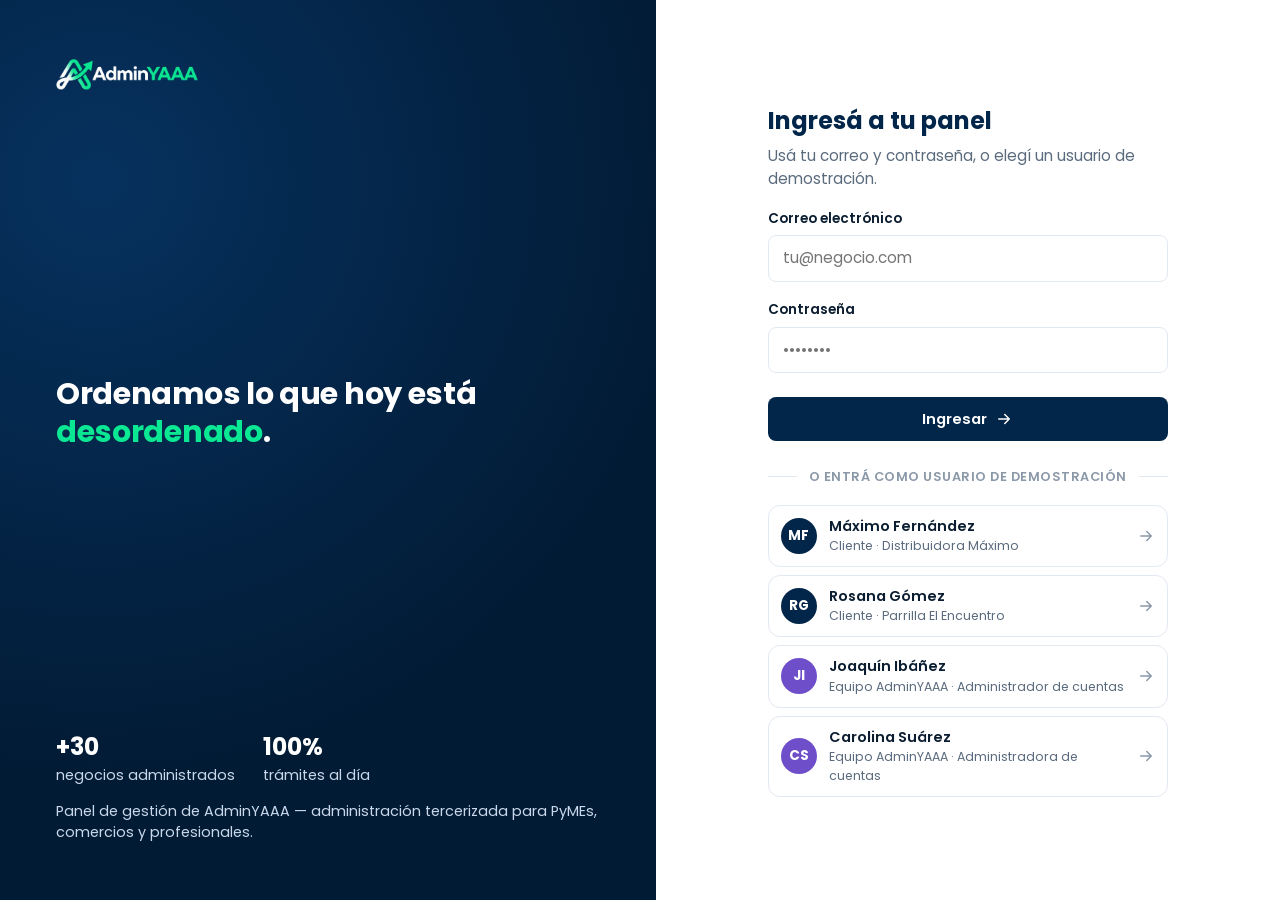
==== commit bfe62c27: "Add files via upload" ====
--- a/index.html
+++ b/index.html
@@ -3,442 +3,102 @@
 <head>
 <meta charset="utf-8">
 <meta name="viewport" content="width=device-width, initial-scale=1, viewport-fit=cover">
-<title>Administración tercerizada para PyMEs | AdminYAAA, Ciudadela</title>
-<meta name="description" content="Administración de tu negocio: facturación, pagos, cobranzas, sistemas a tu medida y ayuda para vender online. Junto a tu contador. Ciudadela, Zona Oeste.">
-<meta name="theme-color" content="#02264A">
-
-<!-- BORRADOR: no indexar hasta publicar. Al publicar, borrar la línea de abajo (ver README.md). -->
+<title>Ingresar | Panel AdminYAAA</title>
 <meta name="robots" content="noindex, nofollow">
-
-<!-- Dominio definitivo: https://adminya.com.ar/ (el www redirige a esta dirección). -->
-<link rel="canonical" href="https://adminya.com.ar/">
-<meta property="og:type" content="website">
-<meta property="og:url" content="https://adminya.com.ar/">
-<meta property="og:locale" content="es_AR">
-<meta property="og:site_name" content="AdminYAAA">
-<meta property="og:title" content="AdminYAAA: vos ocupate del negocio, de la administración nos ocupamos nosotros">
-<meta property="og:description" content="Administración tercerizada para PyMEs, comercios, emprendedores y profesionales. Trabajamos junto a tu contador.">
-<meta property="og:image" content="https://adminya.com.ar/assets/img/og-image.png">
-<meta property="og:image:width" content="1200">
-<meta property="og:image:height" content="630">
-<meta name="twitter:card" content="summary_large_image">
-
 <link rel="icon" type="image/png" sizes="32x32" href="assets/img/favicon-32.png">
-<link rel="apple-touch-icon" href="assets/img/apple-touch-icon.png">
-<link rel="preload" href="assets/fonts/poppins-400.woff2" as="font" type="font/woff2" crossorigin>
-<link rel="preload" href="assets/fonts/poppins-700.woff2" as="font" type="font/woff2" crossorigin>
-<link rel="stylesheet" href="assets/css/styles.css">
-<script>document.documentElement.classList.add('js');</script>
-
-<!-- Datos estructurados: negocio local. Solo incluye datos CONFIRMADOS.
-     [DATO A COMPLETAR: "openingHours" (cuando haya horarios); sumar el enlace de la ficha de Google a "sameAs"] -->
-<script type="application/ld+json">
-{
-  "@context": "https://schema.org",
-  "@type": "ProfessionalService",
-  "name": "AdminYAAA",
-  "url": "https://adminya.com.ar/",
-  "logo": "https://adminya.com.ar/assets/img/apple-touch-icon.png",
-  "image": "https://adminya.com.ar/assets/img/og-image.png",
-  "description": "Administración tercerizada para PyMEs, comercios, emprendedores y profesionales: facturación, pagos, cobranzas, trámites, números claros, análisis de mercado, sistemas administrativos a medida y ayuda para vender online. Trabajamos junto al contador del cliente.",
-  "telephone": ["+5491125604901", "+5491130332341"],
-  "email": "adminyaaa@gmail.com",
-  "address": {
-    "@type": "PostalAddress",
-    "streetAddress": "Av. Gaona 4385",
-    "addressLocality": "Ciudadela",
-    "addressRegion": "Provincia de Buenos Aires",
-    "addressCountry": "AR"
-  },
-  "geo": { "@type": "GeoCoordinates", "latitude": -34.6344412, "longitude": -58.550395 },
-  "sameAs": ["https://www.instagram.com/admin.yaaa/", "https://www.linkedin.com/company/adminya/"]
-}
-</script>
-<script type="application/ld+json">
-{
-  "@context": "https://schema.org",
-  "@type": "FAQPage",
-  "mainEntity": [
-    { "@type": "Question", "name": "¿Reemplazan a mi contador?", "acceptedAnswer": { "@type": "Answer", "text": "No. Trabajamos junto a tu contador: nosotros nos ocupamos de la administración diaria y de ordenar la información, y él sigue a cargo de lo que le corresponde." } },
-    { "@type": "Question", "name": "¿Qué servicios incluyen?", "acceptedAnswer": { "@type": "Answer", "text": "Nos ocupamos de la administración diaria: facturación, pagos a proveedores, cobranzas y trámites impositivos. También te ayudamos a ordenar tus números (flujo de caja, stock y compras, presupuesto, costeo y márgenes), a simplificar el trabajo, a vender online, a analizar tu mercado (precios, competidores, demanda y oportunidades) y a crear sistemas administrativos a tu medida para automatizar tareas. Podés necesitar solo una parte: lo definimos según tu situación." } },
-    { "@type": "Question", "name": "¿Para qué tipo de negocio trabajan?", "acceptedAnswer": { "@type": "Answer", "text": "Para PyMEs, comercios, emprendedores y profesionales. Si no estás seguro de si tu caso encaja, contanos cómo funciona tu negocio y lo vemos." } },
-    { "@type": "Question", "name": "¿El servicio es presencial o remoto?", "acceptedAnswer": { "@type": "Answer", "text": "Es remoto, así que trabajamos con clientes de Buenos Aires y también del interior del país. Además tenemos oficina en Zona Oeste, en Av. Gaona 4385, Ciudadela." } },
-    { "@type": "Question", "name": "¿Cómo empiezo?", "acceptedAnswer": { "@type": "Answer", "text": "Escribinos por cualquiera de los dos WhatsApp o por correo a adminyaaa@gmail.com. Nos contás qué necesitás y a partir de ahí vemos cómo ayudarte." } },
-    { "@type": "Question", "name": "¿Cuánto cuesta?", "acceptedAnswer": { "@type": "Answer", "text": "Depende de lo que necesite cada negocio. Trabajamos con un abono mensual o por proyecto puntual. Escribinos y te lo explicamos según tu caso." } },
-    { "@type": "Question", "name": "¿Con qué herramientas trabajan?", "acceptedAnswer": { "@type": "Answer", "text": "Con Excel, Google Drive y WhatsApp, además de los sistemas propios que armamos a medida de cada negocio." } }
-  ]
-}
-</script>
+<link rel="stylesheet" href="assets/css/app.css?v=2">
 </head>
 <body>
 
-<!-- Iconos (se reutilizan con <use>) -->
 <svg width="0" height="0" style="position:absolute" aria-hidden="true" focusable="false">
-  <symbol id="i-wa" viewBox="0 0 24 24"><path d="M12 2a10 10 0 0 0-8.6 15.1L2 22l5-1.3A10 10 0 1 0 12 2Zm0 2a8 8 0 1 1-4.2 14.8l-.4-.2-2.6.7.7-2.5-.3-.4A8 8 0 0 1 12 4Zm-3 3.5c-.3 0-.7.1-1 .5-.3.4-1 1-1 2.4s1 2.8 1.2 3c.1.2 2 3.1 5 4.3 2.4 1 2.9.8 3.4.7.5-.1 1.7-.7 1.9-1.4.2-.7.2-1.3.2-1.4-.1-.1-.3-.2-.6-.4l-1.9-.9c-.3-.1-.5-.1-.7.2l-.9 1.1c-.2.2-.3.2-.6.1-.3-.2-1.2-.4-2.3-1.4-.9-.8-1.4-1.7-1.6-2-.2-.3 0-.4.1-.6l.5-.5c.1-.2.2-.3.3-.5.1-.2.1-.4 0-.5l-.9-2.1c-.2-.5-.5-.5-.7-.5Z"/></symbol>
-  <symbol id="i-menu" viewBox="0 0 24 24"><path d="M4 7h16M4 12h16M4 17h16"/></symbol>
-  <symbol id="i-pin" viewBox="0 0 24 24"><path d="M12 21s7-6.2 7-11a7 7 0 0 0-14 0c0 4.8 7 11 7 11z"/><circle cx="12" cy="10" r="2.5"/></symbol>
+  <symbol id="i-arrow-right" viewBox="0 0 24 24"><path d="M5 12h14M13 6l6 6-6 6"/></symbol>
+  <symbol id="i-lock" viewBox="0 0 24 24"><rect x="4" y="10" width="16" height="10" rx="2"/><path d="M8 10V7a4 4 0 0 1 8 0v3"/></symbol>
   <symbol id="i-mail" viewBox="0 0 24 24"><rect x="3" y="5" width="18" height="14" rx="2"/><path d="M3 7l9 6 9-6"/></symbol>
-  <symbol id="i-ig" viewBox="0 0 24 24"><rect x="3" y="3" width="18" height="18" rx="5"/><circle cx="12" cy="12" r="4"/><path d="M17.5 6.5h.01"/></symbol>
-  <symbol id="i-check" viewBox="0 0 24 24"><path d="M5 12.5l4.5 4.5L19 7"/></symbol>
-  <symbol id="i-arrow" viewBox="0 0 24 24"><path d="M5 12h14M13 6l6 6-6 6"/></symbol>
-  <symbol id="i-users" viewBox="0 0 24 24"><circle cx="9" cy="8" r="3.2"/><path d="M3 20c0-3.3 2.7-6 6-6s6 2.7 6 6"/><path d="M16 5.2a3.2 3.2 0 0 1 0 5.6M18 14.4c1.8.8 3 2.7 3 5.6"/></symbol>
-  <symbol id="i-ext" viewBox="0 0 24 24"><path d="M14 4h6v6M20 4l-9 9M18 14v5a1 1 0 0 1-1 1H5a1 1 0 0 1-1-1V7a1 1 0 0 1 1-1h5"/></symbol>
-  <symbol id="i-receipt" viewBox="0 0 24 24"><path d="M6 3h12v18l-3-2-3 2-3-2-3 2V3z"/><path d="M9 8h6M9 12h6"/></symbol>
-  <symbol id="i-trend" viewBox="0 0 24 24"><path d="M3 17l5-5 4 4 8-9"/><path d="M15 7h5v5"/></symbol>
-  <symbol id="i-store" viewBox="0 0 24 24"><path d="M4 9l1.5-5h13L20 9"/><path d="M4 9v11h16V9"/><path d="M4 9a2.7 2.7 0 0 0 5.3 0 2.7 2.7 0 0 0 5.4 0A2.7 2.7 0 0 0 20 9"/><path d="M10 20v-5h4v5"/></symbol>
-  <symbol id="i-tasks" viewBox="0 0 24 24"><path d="M10 6h10M10 12h10M10 18h10"/><path d="M3.5 6l1.5 1.5L7.5 5M3.5 12l1.5 1.5L7.5 11M3.5 18l1.5 1.5L7.5 17"/></symbol>
-  <symbol id="i-flow" viewBox="0 0 24 24"><rect x="3" y="3" width="8" height="8" rx="2"/><path d="M7 11v4a2 2 0 0 0 2 2h4"/><rect x="13" y="13" width="8" height="8" rx="2"/></symbol>
-  <symbol id="i-search" viewBox="0 0 24 24"><circle cx="11" cy="11" r="7"/><path d="M21 21l-4.3-4.3"/><path d="M8.5 13v-2M11 13V9M13.5 13v-3"/></symbol>
-  <symbol id="i-bulb" viewBox="0 0 24 24"><path d="M9 18h6M10 21h4"/><path d="M12 3a6 6 0 0 0-3.5 10.9c.6.5 1 1.2 1 2.1h5c0-.9.4-1.6 1-2.1A6 6 0 0 0 12 3z"/></symbol>
+  <symbol id="i-alert" viewBox="0 0 24 24"><path d="M12 9v4M12 17h.01"/><path d="M10.3 3.9 2.5 18a1.5 1.5 0 0 0 1.3 2.2h16.4a1.5 1.5 0 0 0 1.3-2.2L13.7 3.9a1.5 1.5 0 0 0-2.6 0Z"/></symbol>
 </svg>
 
-<a class="skip-link" href="#contenido">Saltar al contenido</a>
+<div class="login-page">
+  <aside class="login-side">
+    <div class="login-side-logo"><img src="assets/img/adminyaaa-logo-dark.png" alt="AdminYAAA"></div>
+    <p class="login-side-quote">Ordenamos lo que hoy está <span>desordenado</span>.</p>
+    <div class="login-side-foot">
+      <div class="login-side-stats">
+        <div><b>+30</b>negocios administrados</div>
+        <div><b>100%</b>trámites al día</div>
+      </div>
+      <p>Panel de gestión de AdminYAAA — administración tercerizada para PyMEs, comercios y profesionales.</p>
+    </div>
+  </aside>
 
-<!-- ============================ ENCABEZADO ============================ -->
-<header class="site-header navy">
-  <div class="wrap header-inner">
-    <a class="brand-block" href="#inicio">
-      <picture>
-        <source srcset="assets/img/adminyaaa-logo-dark.webp" type="image/webp">
-        <img src="assets/img/adminyaaa-logo-dark.png" alt="AdminYAAA" width="760" height="214">
-      </picture>
-      <span class="brand-tag">Para tu negocio</span>
-    </a>
-    <button class="menu-btn" type="button" id="menu-btn" aria-expanded="false" aria-controls="menu">
-      <svg class="i" aria-hidden="true"><use href="#i-menu"/></svg><span>Menú</span>
-    </button>
-    <nav class="header-nav" id="menu" aria-label="Principal">
-      <ul class="nav-list">
-        <li><a href="#servicios">Servicios</a></li>
-        <li><a href="#ejemplo">Un ejemplo</a></li>
-        <li><a href="#como-trabajamos">Cómo trabajamos</a></li>
-        <li><a href="#preguntas">Preguntas</a></li>
-        <li><a href="#contacto">Contacto</a></li>
-      </ul>
-    </nav>
-    <div class="header-cta">
-      <a class="wa wa--sm" href="https://wa.me/5491125604901?text=Hola%20AdminYAAA%2C%20quiero%20consultar%20por%20la%20administraci%C3%B3n%20de%20mi%20negocio." target="_blank" rel="noopener">
-        <svg class="i" aria-hidden="true"><use href="#i-wa"/></svg><span class="sr-only">WhatsApp </span><span class="wa-num">11 2560-4901</span><span class="sr-only">(se abre en una pestaña nueva)</span>
-      </a>
-      <a class="wa wa--sm" href="https://wa.me/5491130332341?text=Hola%20AdminYAAA%2C%20quiero%20consultar%20por%20la%20administraci%C3%B3n%20de%20mi%20negocio." target="_blank" rel="noopener">
-        <svg class="i" aria-hidden="true"><use href="#i-wa"/></svg><span class="sr-only">WhatsApp </span><span class="wa-num">11 3033-2341</span><span class="sr-only">(se abre en una pestaña nueva)</span>
-      </a>
+  <main class="login-main">
+    <div class="login-card">
+      <div class="login-logo-mobile"><img src="assets/img/adminyaaa-logo-dark.png" alt="AdminYAAA" style="filter:invert(1) brightness(0.2)"></div>
+      <h1>Ingresá a tu panel</h1>
+      <p class="sub">Usá tu correo y contraseña, o elegí un usuario de demostración.</p>
+
+      <form id="login-form" novalidate>
+        <div class="field" id="field-email">
+          <label for="email">Correo electrónico</label>
+          <input type="email" id="email" name="email" placeholder="tu@negocio.com" autocomplete="username">
+          <p class="field-error">Ingresá un correo válido.</p>
+        </div>
+        <div class="field" id="field-pass">
+          <label for="pass">Contraseña</label>
+          <input type="password" id="pass" name="pass" placeholder="••••••••" autocomplete="current-password">
+          <p class="field-error">Ingresá tu contraseña.</p>
+        </div>
+        <div class="login-error" id="login-error"><svg class="i" aria-hidden="true"><use href="#i-alert"/></svg><span>No pudimos encontrar ese usuario. Probá con uno de los accesos de demostración.</span></div>
+        <div class="login-submit">
+          <button class="btn btn--primary btn--block" type="submit">Ingresar<svg class="i" aria-hidden="true"><use href="#i-arrow-right"/></svg></button>
+        </div>
+      </form>
+
+      <div class="login-divider">o entrá como usuario de demostración</div>
+      <div class="demo-users" id="demo-users"></div>
     </div>
-  </div>
-</header>
+  </main>
+</div>
 
-<main id="contenido">
+<script src="assets/js/data.js?v=2"></script>
+<script>
+  const demoWrap = document.getElementById('demo-users');
+  AyData.getUsers().forEach(u => {
+    const empresa = u.empresaId ? AyData.getEmpresa(u.empresaId) : null;
+    const btn = document.createElement('button');
+    btn.type = 'button';
+    btn.className = 'demo-user-btn';
+    btn.dataset.role = u.role;
+    btn.innerHTML = `
+      <span class="demo-user-avatar">${u.iniciales}</span>
+      <span class="demo-user-info">
+        <span class="demo-user-name">${u.nombre}</span>
+        <span class="demo-user-role">${u.role === 'client' ? 'Cliente · ' + empresa.nombre : 'Equipo AdminYAAA · ' + u.cargo}</span>
+      </span>
+      <svg class="i" aria-hidden="true"><use href="#i-arrow-right"/></svg>`;
+    btn.addEventListener('click', () => enter(u.id));
+    demoWrap.appendChild(btn);
+  });
 
-  <!-- ============================ PORTADA ============================ -->
-  <section class="hero navy" id="inicio" aria-labelledby="t-inicio">
-    <div class="wrap hero-grid">
-      <div class="hero-copy">
-        <p class="eyebrow">Administración tercerizada · Zona Oeste</p>
-        <h1 id="t-inicio">Vos ocupate del negocio. De la administración nos ocupamos <span class="mark">nosotros</span>.</h1>
-        <p class="lead">Nos encargamos de la facturación, los pagos, las cobranzas y los trámites de tu negocio, y te ayudamos a ordenar tus números, a vender online y a automatizar el trabajo.</p>
+  function enter(userId) {
+    AyData.setSession(userId);
+    window.location.href = 'panel.html#/dashboard';
+  }
 
-        <div class="hero-cta" id="hero-cta">
-          <p class="cta-title">Contanos qué necesitás resolver</p>
-          <div class="wa-pair">
-            <a class="wa" href="https://wa.me/5491125604901?text=Hola%20AdminYAAA%2C%20quiero%20consultar%20por%20la%20administraci%C3%B3n%20de%20mi%20negocio." target="_blank" rel="noopener">
-              <svg class="i" aria-hidden="true"><use href="#i-wa"/></svg>
-              <span class="wa-text"><span class="wa-label">WhatsApp</span><span class="wa-num">11 2560-4901</span></span>
-              <span class="sr-only">(se abre en una pestaña nueva)</span>
-            </a>
-            <a class="wa" href="https://wa.me/5491130332341?text=Hola%20AdminYAAA%2C%20quiero%20consultar%20por%20la%20administraci%C3%B3n%20de%20mi%20negocio." target="_blank" rel="noopener">
-              <svg class="i" aria-hidden="true"><use href="#i-wa"/></svg>
-              <span class="wa-text"><span class="wa-label">WhatsApp</span><span class="wa-num">11 3033-2341</span></span>
-              <span class="sr-only">(se abre en una pestaña nueva)</span>
-            </a>
-          </div>
-          <div class="hero-address">
-            <svg class="i" aria-hidden="true"><use href="#i-pin"/></svg>
-            <p>Oficina: Av. Gaona 4385, Ciudadela, Provincia de Buenos Aires.
-              <a class="link-go" href="https://share.google/GwaTx7BCfUCzjgzkv" target="_blank" rel="noopener">Cómo llegar en Google Maps<svg class="i" aria-hidden="true"><use href="#i-ext"/></svg><span class="sr-only"> (se abre en una pestaña nueva)</span></a>
-            </p>
-          </div>
-        </div>
-      </div>
-
-      <div class="split" role="group" aria-label="Cómo nos repartimos el trabajo">
-        <div class="split-you">
-          <p class="split-title">Vos</p>
-          <ul>
-            <li>Atendés a tus clientes</li>
-            <li>Producís y vendés</li>
-            <li>Decidís hacia dónde crece el negocio</li>
-          </ul>
-        </div>
-        <div class="split-us">
-          <p class="split-title">Nosotros</p>
-          <ul>
-            <li><svg class="i" aria-hidden="true"><use href="#i-check"/></svg>Facturación</li>
-            <li><svg class="i" aria-hidden="true"><use href="#i-check"/></svg>Pagos a proveedores</li>
-            <li><svg class="i" aria-hidden="true"><use href="#i-check"/></svg>Cobranzas</li>
-            <li><svg class="i" aria-hidden="true"><use href="#i-check"/></svg>Trámites impositivos</li>
-            <li><svg class="i" aria-hidden="true"><use href="#i-check"/></svg>Números claros para que decidas</li>
-          </ul>
-        </div>
-        <p class="split-foot"><svg class="i" aria-hidden="true"><use href="#i-users"/></svg>Y siempre en contacto con tu contador.</p>
-      </div>
-    </div>
-  </section>
-
-  <!-- ============================ SERVICIOS ============================ -->
-  <!-- Los textos de estas tarjetas parten de la versión que envió el dueño y de sus piezas gráficas (análisis de mercado y sistemas a medida). Se evitaron frases absolutas ("cualquier proceso", "100 %") que no se pueden demostrar. -->
-  <section class="section section--tint" id="servicios" aria-labelledby="t-servicios">
-    <div class="wrap">
-      <p class="kicker">Servicios</p>
-      <h2 id="t-servicios">¿Qué necesitás resolver?</h2>
-      <p class="intro">Cada negocio tiene sus desafíos. Estos son algunos puntos de partida.</p>
-
-      <div class="needs">
-        <article class="need need--main">
-          <div class="badge"><svg class="i" aria-hidden="true"><use href="#i-receipt"/></svg></div>
-          <h3>Quiero olvidarme de facturar, pagar y cobrar</h3>
-          <p>Nos ocupamos de la administración de todos los días, en coordinación con tu contador.</p>
-          <ul class="need-list">
-            <li><svg class="i" aria-hidden="true"><use href="#i-check"/></svg>Facturación</li>
-            <li><svg class="i" aria-hidden="true"><use href="#i-check"/></svg>Pagos a proveedores</li>
-            <li><svg class="i" aria-hidden="true"><use href="#i-check"/></svg>Cobranzas</li>
-            <li><svg class="i" aria-hidden="true"><use href="#i-check"/></svg>Trámites impositivos</li>
-          </ul>
-        </article>
-
-        <article class="need">
-          <div class="badge"><svg class="i" aria-hidden="true"><use href="#i-trend"/></svg></div>
-          <h3>Necesito ordenar mis números</h3>
-          <p>Organizamos tu información y armamos con vos las planillas y herramientas para entender qué entra, qué sale y cuánto te deja lo que vendés. Flujo de caja, stock y compras, presupuesto y costeo.</p>
-        </article>
-
-        <article class="need">
-          <div class="badge"><svg class="i" aria-hidden="true"><use href="#i-store"/></svg></div>
-          <h3>Quiero vender online</h3>
-          <p>Te asesoramos y ponemos en marcha tu catálogo, tu tienda y tus publicaciones, según lo que necesite tu negocio.</p>
-        </article>
-
-        <article class="need">
-          <div class="badge"><svg class="i" aria-hidden="true"><use href="#i-tasks"/></svg></div>
-          <h3>Quiero simplificar el trabajo</h3>
-          <p>Revisamos cómo trabajan hoy y buscamos cómo ordenar las tareas, evitar repeticiones y hacer más simple el día a día.</p>
-        </article>
-
-        <article class="need">
-          <div class="badge"><svg class="i" aria-hidden="true"><use href="#i-flow"/></svg></div>
-          <h3>Quiero un sistema hecho a mi medida</h3>
-          <p>Creamos sistemas administrativos a tu medida: compras, ventas, stock, facturación, cobros, pagos y reportes, conectados en un solo lugar. Automatizás tareas repetitivas y tenés más control y menos errores.</p>
-        </article>
-
-        <article class="need">
-          <div class="badge"><svg class="i" aria-hidden="true"><use href="#i-search"/></svg></div>
-          <h3>Quiero conocer mi mercado</h3>
-          <p>Analizamos tu mercado: precios, competidores, demanda y oportunidades. Te ayudamos a definir cómo posicionarte y a decidir con información clara.</p>
-        </article>
-
-        <article class="need">
-          <div class="badge"><svg class="i" aria-hidden="true"><use href="#i-bulb"/></svg></div>
-          <h3>Necesito otra mirada</h3>
-          <p>Analizamos tu situación, pensamos opciones y te ayudamos a definir los próximos pasos con información clara.</p>
-        </article>
-      </div>
-
-      <div class="needs-cta">
-        <a class="btn btn--navy" href="#contacto">Contanos qué necesitás resolver</a>
-        <p>Podés necesitar solo una parte. Lo definimos según tu situación.</p>
-      </div>
-    </div>
-  </section>
-
-  <!-- ============================ EJEMPLO ILUSTRATIVO ============================ -->
-  <!-- Ejemplo ficticio, pedido por el usuario para hacer tangible el servicio "ordenar los números".
-       Juan y su kiosco NO son un cliente real. Está marcado como "Ejemplo ilustrativo" y nunca debe
-       presentarse como testimonio ni caso real. Los montos son redondos a propósito, para que se note
-       que son ilustrativos. -->
-  <section class="section" id="ejemplo" aria-labelledby="t-ejemplo">
-    <div class="wrap">
-      <p class="kicker">Un ejemplo</p>
-      <h2 id="t-ejemplo">Así vemos tu negocio</h2>
-      <p class="intro">Para que te imagines cómo trabajamos. No es un cliente real: es un ejemplo para explicar la idea.</p>
-
-      <div class="example-card">
-        <div class="example-head">
-          <div class="badge"><svg class="i" aria-hidden="true"><use href="#i-store"/></svg></div>
-          <div>
-            <h3>Juan tiene un kiosco</h3>
-            <span class="tag">Ejemplo ilustrativo</span>
-          </div>
-        </div>
-        <ul class="ledger">
-          <li><span>Lo que le entra por mes</span><span>$ 2.400.000</span></li>
-          <li><span>Lo que le sale por mes</span><span>$ 2.150.000</span></li>
-          <li><span>Lo que le queda</span><span>$ 250.000</span></li>
-        </ul>
-        <p class="example-warn">Pero en dos meses tiene que pagar el aguinaldo, y todavía no lo tenía contemplado. Si sigue así, ese mes el número no le va a cerrar.</p>
-        <p class="example-note">Nosotros ordenamos esto antes de que pase, para que lo veas con tiempo y puedas decidir: subir precios, bajar algún gasto, o cubrirlo con anticipación.</p>
-        <a class="btn btn--navy example-cta" href="#contacto">Contanos cómo es tu negocio</a>
-      </div>
-    </div>
-  </section>
-
-  <!-- ============================ CÓMO TRABAJAMOS ============================ -->
-  <!-- Los 3 pasos y los plazos fueron validados por el equipo de AdminYAAA. -->
-  <section class="section navy" id="como-trabajamos" aria-labelledby="t-como">
-    <div class="wrap">
-      <p class="kicker">Cómo trabajamos</p>
-      <h2 id="t-como">Empezamos por escucharte</h2>
-      <p class="intro">Contanos qué te preocupa, qué querés mejorar o qué idea querés poner en marcha.</p>
-      <ol class="steps">
-        <li>
-          <h3>Entendemos tu situación</h3>
-          <p>Escuchamos cómo vendés, cómo cobrás, cómo pagás y qué te está quitando tiempo.</p>
-        </li>
-        <li>
-          <h3>Definimos juntos cómo ayudarte</h3>
-          <p>Vemos qué necesitás, por dónde conviene empezar y qué parte hacemos nosotros.</p>
-        </li>
-        <li>
-          <h3>Lo ponemos en marcha con vos</h3>
-          <p>Nos ocupamos del día a día, en contacto con vos y con tu contador.</p>
-        </li>
-      </ol>
-      <p class="office-note">En general, al primer mes el servicio ya está funcionando, al segundo lo ajustamos y al tercero funciona a pleno.</p>
-    </div>
-  </section>
-
-  <!-- ============================ PREGUNTAS FRECUENTES ============================ -->
-  <!-- [DATO A COMPLETAR: seguridad de datos/accesos y tiempos de respuesta, cuando estén confirmados] -->
-  <section class="section" id="preguntas" aria-labelledby="t-preguntas">
-    <div class="wrap">
-      <p class="kicker">Preguntas frecuentes</p>
-      <h2 id="t-preguntas">Lo que suelen preguntarnos</h2>
-      <div class="faq">
-        <details>
-          <summary>¿Reemplazan a mi contador?</summary>
-          <p class="answer">No. Trabajamos junto a tu contador: nosotros nos ocupamos de la administración diaria y de ordenar la información, y él sigue a cargo de lo que le corresponde.</p>
-        </details>
-        <details>
-          <summary>¿Qué servicios incluyen?</summary>
-          <p class="answer">Nos ocupamos de la administración diaria: facturación, pagos a proveedores, cobranzas y trámites impositivos. También te ayudamos a ordenar tus números (flujo de caja, stock y compras, presupuesto, costeo y márgenes), a simplificar el trabajo, a vender online, a analizar tu mercado (precios, competidores, demanda y oportunidades) y a crear sistemas administrativos a tu medida para automatizar tareas. Podés necesitar solo una parte: lo definimos según tu situación.</p>
-        </details>
-        <details>
-          <summary>¿Para qué tipo de negocio trabajan?</summary>
-          <p class="answer">Para PyMEs, comercios, emprendedores y profesionales. Si no estás seguro de si tu caso encaja, contanos cómo funciona tu negocio y lo vemos.</p>
-        </details>
-        <details>
-          <summary>¿El servicio es presencial o remoto?</summary>
-          <p class="answer">Es remoto, así que trabajamos con clientes de Buenos Aires y también del interior del país. Además tenemos oficina en Zona Oeste, en Av. Gaona 4385, Ciudadela.</p>
-        </details>
-        <details>
-          <summary>¿Cómo empiezo?</summary>
-          <p class="answer">Escribinos por cualquiera de los dos WhatsApp o por correo a adminyaaa@gmail.com. Nos contás qué necesitás y a partir de ahí vemos cómo ayudarte.</p>
-        </details>
-        <details>
-          <summary>¿Cuánto cuesta?</summary>
-          <p class="answer">Depende de lo que necesite cada negocio. Trabajamos con un abono mensual o por proyecto puntual. Escribinos y te lo explicamos según tu caso.</p>
-        </details>
-        <details>
-          <summary>¿Con qué herramientas trabajan?</summary>
-          <p class="answer">Con Excel, Google Drive y WhatsApp, además de los sistemas propios que armamos a medida de cada negocio.</p>
-        </details>
-      </div>
-    </div>
-  </section>
-
-  <!-- ============================ CONTACTO Y UBICACIÓN ============================ -->
-  <!-- [DATO A COMPLETAR: horarios de atención; alcance geográfico real del servicio remoto; fotos reales de la oficina] -->
-  <section class="section navy" id="contacto" aria-labelledby="t-contacto">
-    <div class="wrap">
-      <p class="kicker">Contacto</p>
-      <h2 id="t-contacto">Contanos qué necesitás resolver</h2>
-      <p class="intro">Escribinos a cualquiera de los dos WhatsApp o por correo. Los dos números atienden.</p>
-
-      <div class="contact-grid">
-        <div>
-          <ul class="clist">
-            <li><a class="crow" href="https://wa.me/5491125604901?text=Hola%20AdminYAAA%2C%20quiero%20consultar%20por%20la%20administraci%C3%B3n%20de%20mi%20negocio." target="_blank" rel="noopener">
-              <span class="badge"><svg class="i i--fill" aria-hidden="true"><use href="#i-wa"/></svg></span>
-              <span class="crow-text"><span class="crow-main">11 2560-4901</span><span class="crow-sub">WhatsApp · Escribir ahora</span></span>
-              <span class="sr-only">(se abre en una pestaña nueva)</span><svg class="i" aria-hidden="true"><use href="#i-arrow"/></svg>
-            </a></li>
-            <li><a class="crow" href="https://wa.me/5491130332341?text=Hola%20AdminYAAA%2C%20quiero%20consultar%20por%20la%20administraci%C3%B3n%20de%20mi%20negocio." target="_blank" rel="noopener">
-              <span class="badge"><svg class="i i--fill" aria-hidden="true"><use href="#i-wa"/></svg></span>
-              <span class="crow-text"><span class="crow-main">11 3033-2341</span><span class="crow-sub">WhatsApp · Escribir ahora</span></span>
-              <span class="sr-only">(se abre en una pestaña nueva)</span><svg class="i" aria-hidden="true"><use href="#i-arrow"/></svg>
-            </a></li>
-            <li><a class="crow" href="mailto:adminyaaa@gmail.com">
-              <span class="badge"><svg class="i" aria-hidden="true"><use href="#i-mail"/></svg></span>
-              <span class="crow-text"><span class="crow-main crow-main--mail">adminyaaa@gmail.com</span><span class="crow-sub">Correo</span></span>
-              <svg class="i" aria-hidden="true"><use href="#i-arrow"/></svg>
-            </a></li>
-            <li><a class="crow" href="https://www.instagram.com/admin.yaaa/" target="_blank" rel="noopener">
-              <span class="badge"><svg class="i" aria-hidden="true"><use href="#i-ig"/></svg></span>
-              <span class="crow-text"><span class="crow-main">@admin.yaaa</span><span class="crow-sub">Instagram</span></span>
-              <span class="sr-only">(se abre en una pestaña nueva)</span><svg class="i" aria-hidden="true"><use href="#i-arrow"/></svg>
-            </a></li>
-            <li><a class="crow" href="https://share.google/GwaTx7BCfUCzjgzkv" target="_blank" rel="noopener">
-              <span class="badge"><svg class="i" aria-hidden="true"><use href="#i-pin"/></svg></span>
-              <span class="crow-text"><span class="crow-main">Av. Gaona 4385</span><span class="crow-sub">Ciudadela, Buenos Aires · Cómo llegar</span></span>
-              <span class="sr-only">(se abre en una pestaña nueva)</span><svg class="i" aria-hidden="true"><use href="#i-arrow"/></svg>
-            </a></li>
-          </ul>
-          <p class="office-note">Servicio remoto, con oficina en Zona Oeste. Consultanos por WhatsApp para conocer los horarios de atención.</p>
-        </div>
-
-        <div class="map">
-          <iframe title="Mapa con la ubicación de AdminYAAA en Av. Gaona 4385, Ciudadela" loading="lazy" referrerpolicy="no-referrer-when-downgrade" src="https://www.google.com/maps?q=-34.6344412,-58.550395&amp;z=16&amp;hl=es&amp;output=embed"></iframe>
-        </div>
-      </div>
-    </div>
-  </section>
-</main>
-
-<!-- ============================ PIE ============================ -->
-<footer class="site-footer">
-  <div class="wrap footer-grid">
-    <div class="footer-brand">
-      <a class="brand" href="#inicio">
-        <picture>
-          <source srcset="assets/img/adminyaaa-logo-dark.webp" type="image/webp">
-          <img src="assets/img/adminyaaa-logo-dark.png" alt="AdminYAAA, volver al inicio" width="760" height="214" loading="lazy">
-        </picture>
-      </a>
-      <p class="footer-slogan">Administración que te ayuda a crecer</p>
-      <p>Administración tercerizada para PyMEs, comercios, emprendedores y profesionales. Trabajamos junto a tu contador.</p>
-    </div>
-    <div class="footer-col">
-      <h3>Contacto</h3>
-      <ul>
-        <li><a href="https://wa.me/5491125604901" target="_blank" rel="noopener">WhatsApp 11 2560-4901<span class="sr-only"> (se abre en una pestaña nueva)</span></a></li>
-        <li><a href="https://wa.me/5491130332341" target="_blank" rel="noopener">WhatsApp 11 3033-2341<span class="sr-only"> (se abre en una pestaña nueva)</span></a></li>
-        <li><a href="https://www.instagram.com/admin.yaaa/" target="_blank" rel="noopener">Instagram @admin.yaaa<span class="sr-only"> (se abre en una pestaña nueva)</span></a></li>
-        <li><a href="https://www.linkedin.com/company/adminya/" target="_blank" rel="noopener">LinkedIn AdminYAAA<span class="sr-only"> (se abre en una pestaña nueva)</span></a></li>
-        <li><a href="mailto:adminyaaa@gmail.com">adminyaaa@gmail.com</a></li>
-      </ul>
-    </div>
-    <div class="footer-col">
-      <h3>Oficina</h3>
-      <address>Av. Gaona 4385<br>Ciudadela, Provincia de Buenos Aires</address>
-      <ul>
-        <li><a href="https://share.google/GwaTx7BCfUCzjgzkv" target="_blank" rel="noopener">Cómo llegar<span class="sr-only"> (se abre en una pestaña nueva)</span></a></li>
-      </ul>
-    </div>
-  </div>
-</footer>
-
-<!-- Barra fija de WhatsApp en celular y tablet: ambos números, mismo tamaño y estilo -->
-<nav class="wa-bar" id="wa-bar" aria-label="WhatsApp">
-  <a class="wa" href="https://wa.me/5491125604901?text=Hola%20AdminYAAA%2C%20quiero%20consultar%20por%20la%20administraci%C3%B3n%20de%20mi%20negocio." target="_blank" rel="noopener">
-    <svg class="i" aria-hidden="true"><use href="#i-wa"/></svg>
-    <span class="wa-text"><span class="wa-label">WhatsApp</span><span class="wa-num">11 2560-4901</span></span>
-    <span class="sr-only">(se abre en una pestaña nueva)</span>
-  </a>
-  <a class="wa" href="https://wa.me/5491130332341?text=Hola%20AdminYAAA%2C%20quiero%20consultar%20por%20la%20administraci%C3%B3n%20de%20mi%20negocio." target="_blank" rel="noopener">
-    <svg class="i" aria-hidden="true"><use href="#i-wa"/></svg>
-    <span class="wa-text"><span class="wa-label">WhatsApp</span><span class="wa-num">11 3033-2341</span></span>
-    <span class="sr-only">(se abre en una pestaña nueva)</span>
-  </a>
-</nav>
-
-<script src="assets/js/main.js" defer></script>
+  const form = document.getElementById('login-form');
+  const errBox = document.getElementById('login-error');
+  form.addEventListener('submit', (e) => {
+    e.preventDefault();
+    errBox.classList.remove('is-visible');
+    const email = document.getElementById('email').value.trim().toLowerCase();
+    const pass = document.getElementById('pass').value;
+    let valid = true;
+    document.getElementById('field-email').classList.toggle('has-error', !email);
+    document.getElementById('field-pass').classList.toggle('has-error', !pass);
+    if (!email || !pass) return;
+    const user = AyData.getUsers().find(u => u.email.toLowerCase() === email);
+    if (!user) { errBox.classList.add('is-visible'); return; }
+    enter(user.id);
+  });
+</script>
 </body>
 </html>
--- a/assets/css/app.css
+++ b/assets/css/app.css
@@ -0,0 +1,485 @@
+/* ==========================================================================
+   AdminYAAA — Panel (app)
+   Sistema de diseño SaaS B2B propio, derivado de la identidad de marca
+   (azul marino + verde) pero pensado para pantallas de trabajo: alta
+   densidad de información, jerarquía clara, dos experiencias distintas
+   (cliente / empleado) sobre una misma base de componentes.
+   ========================================================================== */
+
+@font-face { font-family: "Poppins"; font-style: normal; font-weight: 400; font-display: swap; src: url("../fonts/poppins-400.woff2") format("woff2"); }
+@font-face { font-family: "Poppins"; font-style: normal; font-weight: 500; font-display: swap; src: url("../fonts/poppins-500.woff2") format("woff2"); }
+@font-face { font-family: "Poppins"; font-style: normal; font-weight: 600; font-display: swap; src: url("../fonts/poppins-600.woff2") format("woff2"); }
+@font-face { font-family: "Poppins"; font-style: normal; font-weight: 700; font-display: swap; src: url("../fonts/poppins-700.woff2") format("woff2"); }
+
+:root {
+  --navy: #02264A;
+  --navy-deep: #021B35;
+  --navy-2: #06315E;
+  --green: #0BE893;
+  --green-hover: #4AF2B0;
+
+  --ink: #0B1D30;
+  --ink-muted: #5B6B7E;
+  --ink-faint: #8B98A8;
+  --line: #E3E9F0;
+  --line-soft: #EEF2F7;
+  --surface: #FFFFFF;
+  --surface-alt: #F5F8FB;
+  --bg: #F1F4F9;
+
+  --amber: #B9770E;
+  --amber-bg: #FDF2DD;
+  --blue: #1D5FBF;
+  --blue-bg: #E7EFFD;
+  --red: #C23B3B;
+  --red-bg: #FBE9E9;
+  --green-d: #0A7A4C;
+  --green-bg: #E4FAF1;
+  --violet: #6E4FC9;
+  --violet-bg: #EFE9FB;
+
+  --r-sm: 8px;
+  --r: 12px;
+  --r-lg: 18px;
+  --shadow-sm: 0 1px 2px rgba(9, 30, 66, 0.06);
+  --shadow: 0 4px 16px rgba(9, 30, 66, 0.08);
+  --shadow-lg: 0 12px 32px rgba(9, 30, 66, 0.16);
+  --font: "Poppins", "Segoe UI", system-ui, -apple-system, Roboto, Arial, sans-serif;
+  --sidebar-w: 248px;
+  --topbar-h: 68px;
+  --transition: 150ms ease;
+}
+
+/* ---------- Reset base ---------- */
+*, *::before, *::after { box-sizing: border-box; }
+html { -webkit-text-size-adjust: 100%; }
+body {
+  margin: 0;
+  font-family: var(--font);
+  font-size: 15px;
+  line-height: 1.5;
+  color: var(--ink);
+  background: var(--bg);
+}
+img, svg { display: block; max-width: 100%; }
+h1, h2, h3, h4, p, ul, ol, dl, dd { margin: 0; }
+ul, ol { padding: 0; list-style: none; }
+a { color: inherit; text-decoration: none; }
+button { font: inherit; color: inherit; background: none; border: none; cursor: pointer; }
+input, select, textarea { font: inherit; color: inherit; }
+:focus-visible { outline: 3px solid var(--blue); outline-offset: 2px; border-radius: 6px; }
+.sr-only { position: absolute; width: 1px; height: 1px; margin: -1px; padding: 0; overflow: hidden; clip: rect(0 0 0 0); white-space: nowrap; border: 0; }
+
+.i { width: 18px; height: 18px; flex: none; fill: none; stroke: currentColor; stroke-width: 2; stroke-linecap: round; stroke-linejoin: round; }
+.i--sm { width: 15px; height: 15px; }
+.i--lg { width: 24px; height: 24px; }
+
+/* ==========================================================================
+   LOGIN
+   ========================================================================== */
+.login-page {
+  min-height: 100vh;
+  display: grid;
+  grid-template-columns: minmax(0, 1fr);
+  background: var(--navy);
+}
+@media (min-width: 900px) {
+  .login-page { grid-template-columns: minmax(0, 1.05fr) minmax(0, 1fr); }
+}
+.login-side {
+  display: none;
+  position: relative;
+  background: radial-gradient(circle at 15% 20%, var(--navy-2), var(--navy-deep) 65%);
+  color: #fff;
+  padding: 56px;
+  flex-direction: column;
+  justify-content: space-between;
+}
+@media (min-width: 900px) { .login-side { display: flex; } }
+.login-side-logo img { height: 40px; }
+.login-side-quote { font-size: 1.9rem; font-weight: 700; line-height: 1.25; max-width: 20em; letter-spacing: -0.01em; }
+.login-side-quote span { color: var(--green); }
+.login-side-foot { display: flex; flex-direction: column; gap: 14px; color: #C9D8EA; font-size: 0.9rem; }
+.login-side-stats { display: flex; gap: 28px; }
+.login-side-stats b { display: block; font-size: 1.5rem; color: #fff; }
+
+.login-main {
+  display: flex; align-items: center; justify-content: center;
+  padding: 32px 20px; background: var(--surface);
+}
+.login-card { width: 100%; max-width: 400px; }
+.login-logo-mobile { display: flex; margin-bottom: 28px; }
+.login-logo-mobile img { height: 34px; }
+@media (min-width: 900px) { .login-logo-mobile { display: none; } }
+.login-card h1 { font-size: 1.5rem; font-weight: 700; color: var(--navy); }
+.login-card .sub { margin-top: 6px; color: var(--ink-muted); font-size: 0.95rem; }
+
+.field { margin-top: 18px; }
+.field label { display: block; font-size: 0.85rem; font-weight: 600; color: var(--ink); margin-bottom: 6px; }
+.field input, .field select, .field textarea {
+  width: 100%; padding: 11px 14px; border-radius: var(--r-sm);
+  border: 1.5px solid var(--line); background: var(--surface);
+  font-size: 0.95rem; transition: border-color var(--transition);
+}
+.field input:focus, .field select:focus, .field textarea:focus { border-color: var(--navy); outline: none; box-shadow: 0 0 0 3px rgba(2,38,74,0.1); }
+.field-error { margin-top: 6px; font-size: 0.82rem; color: var(--red); display: none; }
+.field.has-error input { border-color: var(--red); }
+.field.has-error .field-error { display: block; }
+
+.btn {
+  display: inline-flex; align-items: center; justify-content: center; gap: 8px;
+  height: 44px; padding: 0 20px; border-radius: var(--r-sm);
+  font-weight: 600; font-size: 0.92rem; cursor: pointer; border: 1.5px solid transparent;
+  transition: background-color var(--transition), border-color var(--transition), color var(--transition), transform var(--transition);
+  white-space: nowrap;
+}
+.btn:active { transform: scale(0.98); }
+.btn--primary { background: var(--navy); color: #fff; }
+.btn--primary:hover { background: var(--navy-2); }
+.btn--accent { background: var(--green); color: var(--navy); }
+.btn--accent:hover { background: var(--green-hover); }
+.btn--ghost { background: transparent; color: var(--ink); border-color: var(--line); }
+.btn--ghost:hover { background: var(--surface-alt); border-color: var(--ink-faint); }
+.btn--danger { background: var(--red-bg); color: var(--red); }
+.btn--danger:hover { background: #f6d3d3; }
+.btn--sm { height: 36px; padding: 0 14px; font-size: 0.85rem; }
+.btn--block { width: 100%; }
+.btn[disabled] { opacity: 0.55; cursor: not-allowed; }
+.btn-icon { display: inline-flex; align-items: center; justify-content: center; width: 36px; height: 36px; border-radius: var(--r-sm); color: var(--ink-muted); }
+.btn-icon:hover { background: var(--surface-alt); color: var(--ink); }
+
+.login-submit { margin-top: 24px; }
+.login-divider { display: flex; align-items: center; gap: 12px; margin: 26px 0 18px; color: var(--ink-faint); font-size: 0.8rem; font-weight: 600; text-transform: uppercase; letter-spacing: 0.04em; }
+.login-divider::before, .login-divider::after { content: ""; flex: 1; height: 1px; background: var(--line); }
+
+.demo-users { display: grid; gap: 8px; }
+.demo-user-btn {
+  display: flex; align-items: center; gap: 12px; width: 100%;
+  padding: 10px 12px; border: 1.5px solid var(--line); border-radius: var(--r);
+  text-align: left; background: var(--surface); transition: border-color var(--transition), background var(--transition);
+}
+.demo-user-btn:hover { border-color: var(--navy); background: var(--surface-alt); }
+.demo-user-avatar {
+  display: grid; place-items: center; width: 36px; height: 36px; border-radius: 50%;
+  background: var(--navy); color: #fff; font-weight: 700; font-size: 0.85rem; flex: none;
+}
+.demo-user-btn[data-role="employee"] .demo-user-avatar { background: var(--violet); }
+.demo-user-info { display: flex; flex-direction: column; min-width: 0; }
+.demo-user-name { font-weight: 600; font-size: 0.9rem; }
+.demo-user-role { font-size: 0.78rem; color: var(--ink-muted); }
+.demo-user-btn .i { margin-left: auto; color: var(--ink-faint); }
+
+.login-error {
+  display: none; align-items: center; gap: 10px; margin-top: 18px; padding: 12px 14px;
+  background: var(--red-bg); color: var(--red); border-radius: var(--r-sm); font-size: 0.88rem; font-weight: 600;
+}
+.login-error.is-visible { display: flex; }
+
+/* ==========================================================================
+   SHELL (sidebar + topbar)
+   ========================================================================== */
+body.app-body { background: var(--bg); min-height: 100vh; }
+
+.shell { display: flex; min-height: 100vh; }
+
+.sidebar {
+  width: var(--sidebar-w); flex: none; background: var(--navy);
+  color: #fff; display: flex; flex-direction: column;
+  position: fixed; top: 0; left: 0; bottom: 0; z-index: 40;
+  transition: transform var(--transition);
+}
+.sidebar-brand { display: flex; align-items: center; gap: 10px; padding: 20px 20px 16px; }
+.sidebar-brand img { height: 26px; }
+.sidebar-role-tag {
+  margin: 0 20px 14px; padding: 4px 10px; border-radius: 999px; font-size: 0.72rem;
+  font-weight: 700; letter-spacing: 0.03em; text-transform: uppercase; width: fit-content;
+  background: rgba(255,255,255,0.1); color: var(--on-navy, #C9D8EA);
+}
+.sidebar-nav { flex: 1; overflow-y: auto; padding: 4px 12px; }
+.sidebar-section { margin-top: 18px; padding: 0 8px 6px; font-size: 0.7rem; font-weight: 700; text-transform: uppercase; letter-spacing: 0.06em; color: rgba(255,255,255,0.4); }
+.sidebar-nav a {
+  display: flex; align-items: center; gap: 12px; padding: 10px 12px; border-radius: var(--r-sm);
+  font-weight: 500; font-size: 0.9rem; color: rgba(255,255,255,0.78); margin-bottom: 2px;
+  transition: background var(--transition), color var(--transition);
+}
+.sidebar-nav a .i { color: rgba(255,255,255,0.55); }
+.sidebar-nav a:hover { background: rgba(255,255,255,0.06); color: #fff; }
+.sidebar-nav a.is-active { background: var(--green); color: var(--navy); font-weight: 600; }
+.sidebar-nav a.is-active .i { color: var(--navy); }
+.sidebar-nav .badge-count { margin-left: auto; background: rgba(255,255,255,0.14); color: #fff; font-size: 0.72rem; font-weight: 700; padding: 1px 7px; border-radius: 999px; }
+.sidebar-nav a.is-active .badge-count { background: rgba(2,38,74,0.18); color: var(--navy); }
+
+.sidebar-foot { padding: 14px 20px 18px; border-top: 1px solid rgba(255,255,255,0.1); }
+.sidebar-demo-note { font-size: 0.72rem; color: rgba(255,255,255,0.45); line-height: 1.4; }
+
+.main-col { flex: 1; margin-left: var(--sidebar-w); display: flex; flex-direction: column; min-width: 0; }
+
+.topbar {
+  height: var(--topbar-h); flex: none; display: flex; align-items: center; gap: 16px;
+  padding: 0 28px; background: var(--surface); border-bottom: 1px solid var(--line);
+  position: sticky; top: 0; z-index: 30;
+}
+.topbar-menu-btn { display: none; }
+.topbar-title { font-size: 1.15rem; font-weight: 700; color: var(--navy); white-space: nowrap; }
+.topbar-search { flex: 1; max-width: 420px; position: relative; display: none; }
+.topbar-search input { width: 100%; padding: 9px 14px 9px 38px; border-radius: 999px; border: 1.5px solid var(--line); background: var(--surface-alt); font-size: 0.88rem; }
+.topbar-search input:focus { border-color: var(--navy); background: var(--surface); }
+.topbar-search .i { position: absolute; left: 13px; top: 50%; transform: translateY(-50%); color: var(--ink-faint); }
+.topbar-spacer { flex: 1; }
+.topbar-actions { display: flex; align-items: center; gap: 10px; margin-left: auto; }
+
+.demo-switch { position: relative; }
+.demo-switch-btn {
+  display: flex; align-items: center; gap: 8px; padding: 6px 12px 6px 6px; border-radius: 999px;
+  border: 1.5px solid var(--line); background: var(--surface-alt); font-size: 0.82rem; font-weight: 600;
+}
+.demo-switch-btn:hover { border-color: var(--ink-faint); }
+.demo-switch-avatar { width: 26px; height: 26px; border-radius: 50%; background: var(--navy); color: #fff; display: grid; place-items: center; font-size: 0.72rem; font-weight: 700; }
+.dropdown-panel {
+  position: absolute; top: calc(100% + 8px); right: 0; width: 280px; background: var(--surface);
+  border-radius: var(--r); box-shadow: var(--shadow-lg); border: 1px solid var(--line);
+  padding: 8px; z-index: 50; display: none;
+}
+.dropdown-panel.is-open { display: block; }
+.dropdown-label { padding: 8px 10px 4px; font-size: 0.72rem; font-weight: 700; text-transform: uppercase; letter-spacing: 0.04em; color: var(--ink-faint); }
+.dropdown-item { display: flex; align-items: center; gap: 10px; width: 100%; padding: 9px 10px; border-radius: var(--r-sm); font-size: 0.86rem; font-weight: 500; text-align: left; }
+.dropdown-item:hover { background: var(--surface-alt); }
+.dropdown-item.is-current { background: var(--green-bg); color: var(--green-d); font-weight: 600; }
+.dropdown-divider { height: 1px; background: var(--line); margin: 6px 4px; }
+.dropdown-item .i { color: var(--ink-faint); }
+
+.notif-btn { position: relative; }
+.notif-dot { position: absolute; top: 6px; right: 7px; width: 8px; height: 8px; border-radius: 50%; background: var(--red); border: 2px solid var(--surface); }
+
+/* ==========================================================================
+   CONTENT
+   ========================================================================== */
+.content { flex: 1; padding: 28px; max-width: 1280px; width: 100%; margin: 0 auto; }
+.page-head { display: flex; flex-wrap: wrap; align-items: flex-end; justify-content: space-between; gap: 16px; margin-bottom: 24px; }
+.page-eyebrow { font-size: 0.82rem; font-weight: 700; color: var(--green-d); margin-bottom: 6px; text-transform: uppercase; letter-spacing: 0.03em; }
+.page-title { font-size: 1.55rem; font-weight: 700; color: var(--navy); letter-spacing: -0.01em; }
+.page-sub { margin-top: 6px; color: var(--ink-muted); font-size: 0.95rem; max-width: 46em; }
+.page-actions { display: flex; gap: 10px; flex-wrap: wrap; }
+
+.grid { display: grid; gap: 18px; }
+.grid-4 { grid-template-columns: repeat(4, 1fr); }
+.grid-3 { grid-template-columns: repeat(3, 1fr); }
+.grid-2 { grid-template-columns: repeat(2, 1fr); }
+@media (max-width: 1180px) { .grid-4 { grid-template-columns: repeat(2, 1fr); } }
+@media (max-width: 720px) { .grid-4, .grid-3, .grid-2 { grid-template-columns: 1fr; } }
+
+.card { background: var(--surface); border: 1px solid var(--line); border-radius: var(--r-lg); padding: 22px; box-shadow: var(--shadow-sm); }
+.card-flat { background: var(--surface); border: 1px solid var(--line); border-radius: var(--r-lg); }
+.section-title { font-size: 1.05rem; font-weight: 700; color: var(--navy); }
+.section-head { display: flex; align-items: center; justify-content: space-between; gap: 12px; margin-bottom: 16px; }
+.section-link { font-size: 0.85rem; font-weight: 600; color: var(--blue); display: inline-flex; align-items: center; gap: 4px; }
+.section-link:hover { text-decoration: underline; }
+
+/* Stat cards */
+.stat-card { display: flex; flex-direction: column; gap: 10px; }
+.stat-top { display: flex; align-items: center; justify-content: space-between; }
+.stat-icon { width: 40px; height: 40px; border-radius: var(--r-sm); display: grid; place-items: center; }
+.stat-icon--blue { background: var(--blue-bg); color: var(--blue); }
+.stat-icon--green { background: var(--green-bg); color: var(--green-d); }
+.stat-icon--amber { background: var(--amber-bg); color: var(--amber); }
+.stat-icon--violet { background: var(--violet-bg); color: var(--violet); }
+.stat-icon--red { background: var(--red-bg); color: var(--red); }
+.stat-trend { font-size: 0.78rem; font-weight: 700; display: inline-flex; align-items: center; gap: 3px; }
+.stat-trend--up { color: var(--green-d); }
+.stat-trend--down { color: var(--red); }
+.stat-value { font-size: 1.7rem; font-weight: 700; color: var(--navy); letter-spacing: -0.01em; }
+.stat-label { font-size: 0.86rem; color: var(--ink-muted); font-weight: 500; }
+
+/* Lists / timeline */
+.activity-list { display: grid; gap: 2px; }
+.activity-row { display: flex; gap: 14px; padding: 13px 4px; border-bottom: 1px solid var(--line-soft); }
+.activity-row:last-child { border-bottom: none; }
+.activity-icon { width: 34px; height: 34px; border-radius: 50%; display: grid; place-items: center; flex: none; }
+.activity-body { min-width: 0; }
+.activity-text { font-size: 0.9rem; font-weight: 500; color: var(--ink); }
+.activity-meta { font-size: 0.78rem; color: var(--ink-faint); margin-top: 2px; }
+.activity-empresa { font-size: 0.78rem; color: var(--blue); font-weight: 600; }
+
+.pending-list { display: grid; gap: 10px; }
+.pending-row { display: flex; align-items: center; gap: 12px; padding: 13px 14px; border-radius: var(--r); background: var(--surface-alt); }
+.pending-row .i { color: var(--amber); }
+.pending-text { font-size: 0.88rem; font-weight: 600; flex: 1; }
+.pending-sub { font-size: 0.78rem; color: var(--ink-muted); font-weight: 400; }
+
+/* Badges */
+.badge-status { display: inline-flex; align-items: center; gap: 5px; padding: 3px 10px; border-radius: 999px; font-size: 0.76rem; font-weight: 700; white-space: nowrap; }
+.badge-status::before { content: ""; width: 6px; height: 6px; border-radius: 50%; background: currentColor; }
+.badge-status--pendiente, .badge-status--nuevo, .badge-status--demora { background: var(--amber-bg); color: var(--amber); }
+.badge-status--proceso { background: var(--blue-bg); color: var(--blue); }
+.badge-status--revision, .badge-status--esperando_info { background: var(--violet-bg); color: var(--violet); }
+.badge-status--completada, .badge-status--aprobado, .badge-status--hecha, .badge-status--finalizado, .badge-status--terminado, .badge-status--disponible, .badge-status--activo { background: var(--green-bg); color: var(--green-d); }
+.badge-status--rechazada, .badge-status--alerta, .badge-status--vencida, .badge-status--no_cumplido { background: var(--red-bg); color: var(--red); }
+.badge-module { display: inline-flex; align-items: center; padding: 4px 11px; border-radius: 999px; font-size: 0.78rem; font-weight: 600; background: var(--surface-alt); border: 1px solid var(--line); color: var(--ink-muted); }
+
+/* Table */
+.table-wrap { overflow-x: auto; border-radius: var(--r-lg); border: 1px solid var(--line); background: var(--surface); }
+table.data-table { width: 100%; border-collapse: collapse; min-width: 640px; }
+.data-table th { text-align: left; font-size: 0.76rem; font-weight: 700; text-transform: uppercase; letter-spacing: 0.03em; color: var(--ink-faint); padding: 13px 18px; background: var(--surface-alt); border-bottom: 1px solid var(--line); white-space: nowrap; }
+.data-table td { padding: 14px 18px; border-bottom: 1px solid var(--line-soft); font-size: 0.88rem; vertical-align: middle; }
+.data-table tbody tr:last-child td { border-bottom: none; }
+.data-table tbody tr { transition: background var(--transition); }
+.data-table tbody tr.is-clickable { cursor: pointer; }
+.data-table tbody tr.is-clickable:hover { background: var(--surface-alt); }
+.cell-main { font-weight: 600; color: var(--ink); }
+.cell-sub { font-size: 0.78rem; color: var(--ink-faint); margin-top: 1px; }
+.cell-muted { color: var(--ink-muted); }
+.row-actions { display: flex; gap: 6px; justify-content: flex-end; }
+
+.toolbar { display: flex; flex-wrap: wrap; gap: 10px; align-items: center; margin-bottom: 16px; }
+.search-box { position: relative; flex: 1; min-width: 200px; max-width: 320px; }
+.search-box input { width: 100%; padding: 9px 12px 9px 36px; border-radius: var(--r-sm); border: 1.5px solid var(--line); font-size: 0.88rem; background: var(--surface); }
+.search-box .i { position: absolute; left: 11px; top: 50%; transform: translateY(-50%); color: var(--ink-faint); }
+.filter-select { padding: 9px 30px 9px 12px; border-radius: var(--r-sm); border: 1.5px solid var(--line); background: var(--surface); font-size: 0.86rem; font-weight: 500; }
+.filter-chips { display: flex; gap: 8px; flex-wrap: wrap; }
+.filter-chip { padding: 7px 14px; border-radius: 999px; border: 1.5px solid var(--line); font-size: 0.82rem; font-weight: 600; color: var(--ink-muted); background: var(--surface); }
+.filter-chip.is-active { background: var(--navy); border-color: var(--navy); color: #fff; }
+.filter-chip .count { opacity: 0.7; margin-left: 4px; }
+
+/* Empty / loading states */
+.empty-state { display: flex; flex-direction: column; align-items: center; justify-content: center; text-align: center; padding: 56px 24px; color: var(--ink-muted); }
+.empty-state .i { width: 44px; height: 44px; color: var(--ink-faint); margin-bottom: 14px; }
+.empty-state h3 { font-size: 1.02rem; font-weight: 700; color: var(--ink); margin-bottom: 6px; }
+.empty-state p { font-size: 0.88rem; max-width: 30em; }
+.empty-state .btn { margin-top: 16px; }
+
+.skeleton { position: relative; overflow: hidden; background: var(--line-soft); border-radius: var(--r-sm); }
+.skeleton::after {
+  content: ""; position: absolute; inset: 0;
+  background: linear-gradient(90deg, transparent, rgba(255,255,255,0.7), transparent);
+  animation: shimmer 1.3s infinite;
+}
+@keyframes shimmer { from { transform: translateX(-100%); } to { transform: translateX(100%); } }
+.skeleton-row { height: 52px; margin-bottom: 8px; }
+.skeleton-card { height: 96px; }
+
+/* Toasts */
+.toast-stack { position: fixed; bottom: 24px; right: 24px; z-index: 200; display: flex; flex-direction: column; gap: 10px; }
+.toast {
+  display: flex; align-items: center; gap: 10px; padding: 13px 18px; border-radius: var(--r);
+  background: var(--navy); color: #fff; box-shadow: var(--shadow-lg); font-size: 0.88rem; font-weight: 600;
+  min-width: 260px; animation: toast-in 0.2s ease;
+}
+.toast--success { background: var(--green-d); }
+.toast--error { background: var(--red); }
+.toast .i { color: var(--green); flex: none; }
+.toast--error .i { color: #fff; }
+@keyframes toast-in { from { transform: translateY(12px); opacity: 0; } to { transform: translateY(0); opacity: 1; } }
+
+/* Modal */
+.modal-overlay {
+  position: fixed; inset: 0; background: rgba(2,15,30,0.5); display: none;
+  align-items: center; justify-content: center; z-index: 100; padding: 20px;
+  backdrop-filter: blur(2px);
+}
+.modal-overlay.is-open { display: flex; }
+.modal { background: var(--surface); border-radius: var(--r-lg); width: 100%; max-width: 520px; max-height: 88vh; overflow-y: auto; box-shadow: var(--shadow-lg); animation: modal-in 0.15s ease; }
+.modal--lg { max-width: 760px; }
+@keyframes modal-in { from { transform: translateY(8px) scale(0.98); opacity: 0; } to { transform: translateY(0) scale(1); opacity: 1; } }
+.modal-head { display: flex; align-items: flex-start; justify-content: space-between; gap: 12px; padding: 20px 22px; border-bottom: 1px solid var(--line); }
+.modal-title { font-size: 1.1rem; font-weight: 700; color: var(--navy); }
+.modal-sub { margin-top: 4px; font-size: 0.85rem; color: var(--ink-muted); }
+.modal-body { padding: 20px 22px; }
+.modal-foot { display: flex; justify-content: flex-end; gap: 10px; padding: 16px 22px; border-top: 1px solid var(--line); }
+
+/* Tabs */
+.tabs { display: flex; gap: 4px; border-bottom: 1.5px solid var(--line); margin-bottom: 20px; overflow-x: auto; }
+.tab-btn { padding: 11px 16px; font-size: 0.88rem; font-weight: 600; color: var(--ink-muted); border-bottom: 2px solid transparent; white-space: nowrap; }
+.tab-btn:hover { color: var(--ink); }
+.tab-btn.is-active { color: var(--navy); border-color: var(--green); }
+
+/* Client profile / entity header */
+.entity-head { display: flex; align-items: center; gap: 16px; margin-bottom: 22px; flex-wrap: wrap; }
+.entity-avatar { width: 56px; height: 56px; border-radius: var(--r); background: var(--navy); color: #fff; display: grid; place-items: center; font-weight: 700; font-size: 1.2rem; flex: none; }
+.entity-name { font-size: 1.25rem; font-weight: 700; color: var(--navy); }
+.entity-meta { font-size: 0.86rem; color: var(--ink-muted); margin-top: 3px; }
+.entity-modules { display: flex; gap: 6px; flex-wrap: wrap; margin-top: 8px; }
+.back-link { display: inline-flex; align-items: center; gap: 6px; font-size: 0.86rem; font-weight: 600; color: var(--ink-muted); margin-bottom: 14px; }
+.back-link:hover { color: var(--navy); }
+
+/* Progress bar (stock, presupuestos) */
+.progress { height: 8px; border-radius: 999px; background: var(--line-soft); overflow: hidden; }
+.progress-bar { height: 100%; background: var(--green); border-radius: 999px; }
+.progress-bar--amber { background: var(--amber); }
+.progress-bar--red { background: var(--red); }
+
+/* Report preview */
+.report-preview { border: 1px solid var(--line); border-radius: var(--r-lg); overflow: hidden; }
+.report-preview-head { padding: 18px 22px; background: var(--navy); color: #fff; display: flex; align-items: center; justify-content: space-between; gap: 12px; flex-wrap: wrap; }
+.report-preview-head h3 { color: #fff; }
+.report-metric-row { display: grid; grid-template-columns: repeat(auto-fit, minmax(130px, 1fr)); gap: 0; }
+.report-metric { padding: 18px 22px; border-right: 1px solid var(--line); border-bottom: 1px solid var(--line); }
+.report-metric:last-child { border-right: none; }
+.report-metric-label { font-size: 0.76rem; color: var(--ink-faint); font-weight: 600; text-transform: uppercase; letter-spacing: 0.03em; }
+.report-metric-value { font-size: 1.25rem; font-weight: 700; color: var(--navy); margin-top: 4px; }
+.report-body { padding: 20px 22px; font-size: 0.9rem; color: var(--ink-muted); line-height: 1.65; }
+
+.demo-tag { display: inline-flex; align-items: center; gap: 5px; padding: 2px 9px; border-radius: 999px; background: var(--surface-alt); border: 1px dashed var(--ink-faint); font-size: 0.7rem; font-weight: 700; color: var(--ink-faint); text-transform: uppercase; letter-spacing: 0.03em; }
+
+/* Notes */
+.note-card { padding: 16px 18px; border-radius: var(--r); background: var(--amber-bg); border: 1px solid #F1DCAF; margin-bottom: 10px; }
+.note-head { display: flex; justify-content: space-between; font-size: 0.78rem; font-weight: 700; color: var(--amber); margin-bottom: 6px; }
+.note-text { font-size: 0.9rem; color: var(--ink); }
+
+/* Task board */
+.task-cols { display: grid; grid-template-columns: repeat(4, 1fr); gap: 16px; align-items: start; }
+@media (max-width: 1180px) { .task-cols { grid-template-columns: repeat(2, 1fr); } }
+@media (max-width: 640px) { .task-cols { grid-template-columns: 1fr; } }
+.task-col-head { display: flex; align-items: center; justify-content: space-between; padding: 4px 6px 12px; font-weight: 700; font-size: 0.88rem; color: var(--ink); }
+.task-col-body { display: grid; gap: 10px; min-height: 40px; }
+.task-card { background: var(--surface); border: 1px solid var(--line); border-radius: var(--r); padding: 14px; box-shadow: var(--shadow-sm); }
+.task-card-title { font-weight: 600; font-size: 0.9rem; }
+.task-card-meta { display: flex; align-items: center; justify-content: space-between; margin-top: 10px; font-size: 0.78rem; color: var(--ink-muted); }
+.task-priority { display: inline-flex; align-items: center; gap: 4px; font-weight: 700; }
+.task-priority--alta { color: var(--red); }
+.task-priority--media { color: var(--amber); }
+.task-priority--baja { color: var(--ink-muted); }
+
+/* ==========================================================================
+   EMPLOYEE THEME — same tokens, denser & cooler surfaces = distinct feel
+   ========================================================================== */
+body.role-employee .sidebar { background: #10151F; }
+body.role-employee .sidebar-nav a.is-active { background: var(--blue); color: #fff; }
+body.role-employee .sidebar-nav a.is-active .i { color: #fff; }
+body.role-employee .sidebar-role-tag { background: rgba(29,95,191,0.25); color: #8FB6EE; }
+body.role-employee .topbar-search { display: flex; }
+body.role-employee .content { max-width: 1440px; }
+body.role-employee .data-table th { padding: 11px 16px; }
+body.role-employee .data-table td { padding: 11px 16px; }
+body.role-employee .card { padding: 18px; }
+
+/* ==========================================================================
+   RESPONSIVE SHELL
+   ========================================================================== */
+@media (max-width: 980px) {
+  .sidebar { transform: translateX(-100%); box-shadow: var(--shadow-lg); }
+  .sidebar.is-open { transform: translateX(0); }
+  .main-col { margin-left: 0; }
+  .topbar-menu-btn { display: inline-flex; }
+  .topbar-search { display: none !important; }
+  .content { padding: 18px; }
+  .sidebar-scrim { position: fixed; inset: 0; background: rgba(2,15,30,0.45); z-index: 39; display: none; }
+  .sidebar-scrim.is-open { display: block; }
+}
+@media (max-width: 480px) {
+  .topbar { padding: 0 14px; gap: 8px; }
+  .topbar-title { font-size: 1rem; }
+  .demo-switch-btn span:not(.demo-switch-avatar) { display: none; }
+  .demo-switch-btn { padding: 6px; gap: 0; }
+  .demo-switch-btn .i { display: none; }
+  .dropdown-panel { right: -14px; width: 260px; }
+}
+@media (max-width: 640px) {
+  .page-head { flex-direction: column; align-items: flex-start; }
+  .page-actions { width: 100%; }
+  .page-actions .btn { flex: 1; }
+  .entity-head { flex-direction: column; align-items: flex-start; }
+  .modal { max-height: 100vh; border-radius: var(--r-lg) var(--r-lg) 0 0; align-self: flex-end; margin-top: auto; }
+  .modal-overlay { align-items: flex-end; padding: 0; }
+  .toast-stack { left: 16px; right: 16px; bottom: 16px; }
+  .toast { min-width: 0; }
+}
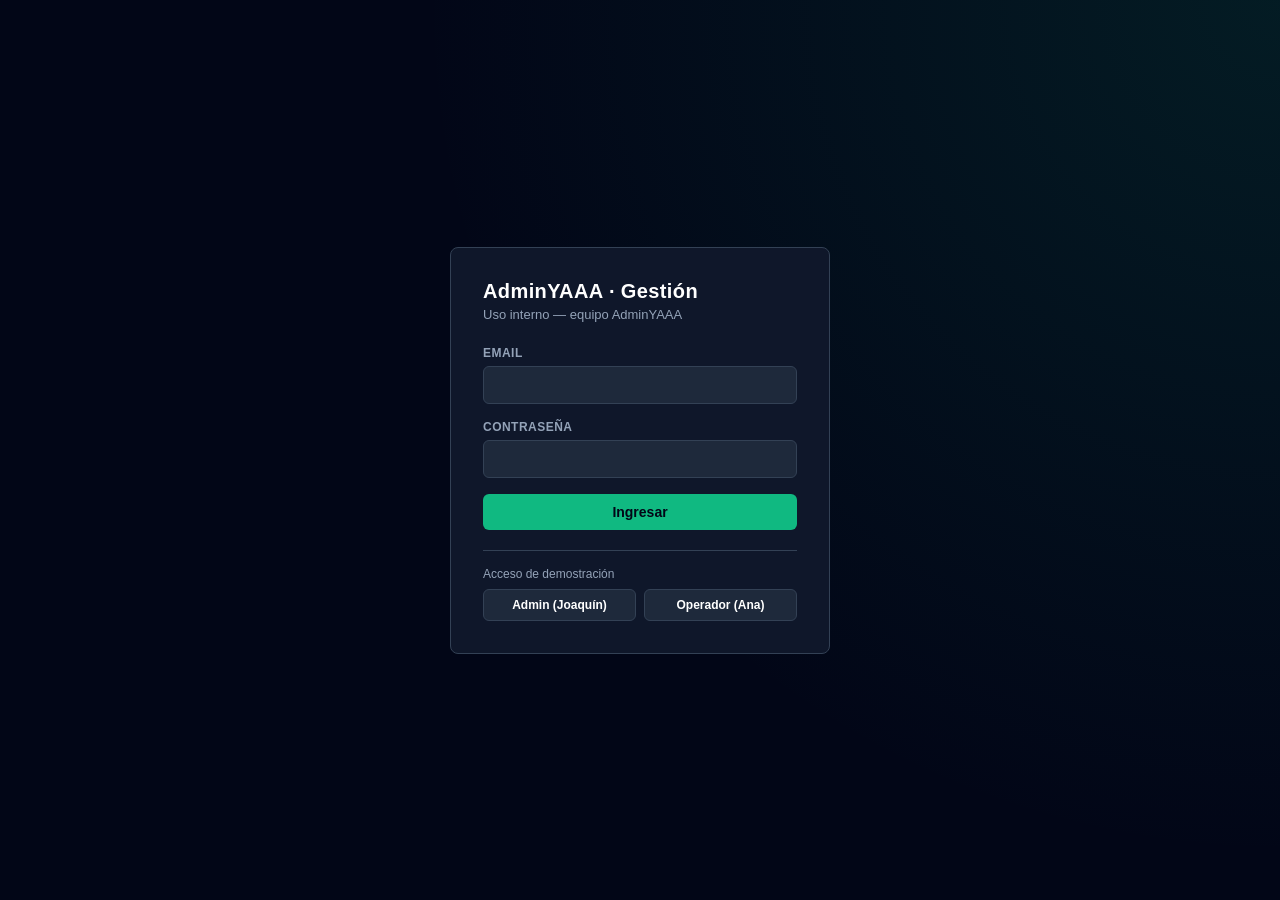
==== commit ebb86d94: "Add files via upload" ====
--- a/index.html
+++ b/index.html
@@ -1,104 +1,41 @@
 <!DOCTYPE html>
 <html lang="es-AR">
 <head>
-<meta charset="utf-8">
-<meta name="viewport" content="width=device-width, initial-scale=1, viewport-fit=cover">
-<title>Ingresar | Panel AdminYAAA</title>
+<meta charset="UTF-8">
+<meta name="viewport" content="width=device-width, initial-scale=1.0">
+<title>AdminYAAA · Gestión interna</title>
 <meta name="robots" content="noindex, nofollow">
-<link rel="icon" type="image/png" sizes="32x32" href="assets/img/favicon-32.png">
-<link rel="stylesheet" href="assets/css/app.css?v=2">
+<link rel="stylesheet" href="/assets/css/styles.css">
 </head>
 <body>
+<div class="login-screen">
+  <div class="login-card">
+    <div class="login-logo">Admin<span>YAAA</span> · Gestión</div>
+    <div class="login-sub">Uso interno — equipo AdminYAAA</div>
 
-<svg width="0" height="0" style="position:absolute" aria-hidden="true" focusable="false">
-  <symbol id="i-arrow-right" viewBox="0 0 24 24"><path d="M5 12h14M13 6l6 6-6 6"/></symbol>
-  <symbol id="i-lock" viewBox="0 0 24 24"><rect x="4" y="10" width="16" height="10" rx="2"/><path d="M8 10V7a4 4 0 0 1 8 0v3"/></symbol>
-  <symbol id="i-mail" viewBox="0 0 24 24"><rect x="3" y="5" width="18" height="14" rx="2"/><path d="M3 7l9 6 9-6"/></symbol>
-  <symbol id="i-alert" viewBox="0 0 24 24"><path d="M12 9v4M12 17h.01"/><path d="M10.3 3.9 2.5 18a1.5 1.5 0 0 0 1.3 2.2h16.4a1.5 1.5 0 0 0 1.3-2.2L13.7 3.9a1.5 1.5 0 0 0-2.6 0Z"/></symbol>
-</svg>
+    <div class="login-error" id="login-error"></div>
 
-<div class="login-page">
-  <aside class="login-side">
-    <div class="login-side-logo"><img src="assets/img/adminyaaa-logo-dark.png" alt="AdminYAAA"></div>
-    <p class="login-side-quote">Ordenamos lo que hoy está <span>desordenado</span>.</p>
-    <div class="login-side-foot">
-      <div class="login-side-stats">
-        <div><b>+30</b>negocios administrados</div>
-        <div><b>100%</b>trámites al día</div>
+    <form id="login-form">
+      <div class="field">
+        <label for="email">Email</label>
+        <input type="email" id="email" name="email" autocomplete="username" required>
       </div>
-      <p>Panel de gestión de AdminYAAA — administración tercerizada para PyMEs, comercios y profesionales.</p>
+      <div class="field">
+        <label for="password">Contraseña</label>
+        <input type="password" id="password" name="password" autocomplete="current-password" required>
+      </div>
+      <button type="submit" class="btn btn-primary btn-full">Ingresar</button>
+    </form>
+
+    <div class="login-demo">
+      <p>Acceso de demostración</p>
+      <div class="demo-btn-row">
+        <button class="btn btn-secondary demo-btn" data-email="joaquin@adminya.com.ar">Admin (Joaquín)</button>
+        <button class="btn btn-secondary demo-btn" data-email="ana@adminya.com.ar">Operador (Ana)</button>
+      </div>
     </div>
-  </aside>
-
-  <main class="login-main">
-    <div class="login-card">
-      <div class="login-logo-mobile"><img src="assets/img/adminyaaa-logo-dark.png" alt="AdminYAAA" style="filter:invert(1) brightness(0.2)"></div>
-      <h1>Ingresá a tu panel</h1>
-      <p class="sub">Usá tu correo y contraseña, o elegí un usuario de demostración.</p>
-
-      <form id="login-form" novalidate>
-        <div class="field" id="field-email">
-          <label for="email">Correo electrónico</label>
-          <input type="email" id="email" name="email" placeholder="tu@negocio.com" autocomplete="username">
-          <p class="field-error">Ingresá un correo válido.</p>
-        </div>
-        <div class="field" id="field-pass">
-          <label for="pass">Contraseña</label>
-          <input type="password" id="pass" name="pass" placeholder="••••••••" autocomplete="current-password">
-          <p class="field-error">Ingresá tu contraseña.</p>
-        </div>
-        <div class="login-error" id="login-error"><svg class="i" aria-hidden="true"><use href="#i-alert"/></svg><span>No pudimos encontrar ese usuario. Probá con uno de los accesos de demostración.</span></div>
-        <div class="login-submit">
-          <button class="btn btn--primary btn--block" type="submit">Ingresar<svg class="i" aria-hidden="true"><use href="#i-arrow-right"/></svg></button>
-        </div>
-      </form>
-
-      <div class="login-divider">o entrá como usuario de demostración</div>
-      <div class="demo-users" id="demo-users"></div>
-    </div>
-  </main>
+  </div>
 </div>
-
-<script src="assets/js/data.js?v=2"></script>
-<script>
-  const demoWrap = document.getElementById('demo-users');
-  AyData.getUsers().forEach(u => {
-    const empresa = u.empresaId ? AyData.getEmpresa(u.empresaId) : null;
-    const btn = document.createElement('button');
-    btn.type = 'button';
-    btn.className = 'demo-user-btn';
-    btn.dataset.role = u.role;
-    btn.innerHTML = `
-      <span class="demo-user-avatar">${u.iniciales}</span>
-      <span class="demo-user-info">
-        <span class="demo-user-name">${u.nombre}</span>
-        <span class="demo-user-role">${u.role === 'client' ? 'Cliente · ' + empresa.nombre : 'Equipo AdminYAAA · ' + u.cargo}</span>
-      </span>
-      <svg class="i" aria-hidden="true"><use href="#i-arrow-right"/></svg>`;
-    btn.addEventListener('click', () => enter(u.id));
-    demoWrap.appendChild(btn);
-  });
-
-  function enter(userId) {
-    AyData.setSession(userId);
-    window.location.href = 'panel.html#/dashboard';
-  }
-
-  const form = document.getElementById('login-form');
-  const errBox = document.getElementById('login-error');
-  form.addEventListener('submit', (e) => {
-    e.preventDefault();
-    errBox.classList.remove('is-visible');
-    const email = document.getElementById('email').value.trim().toLowerCase();
-    const pass = document.getElementById('pass').value;
-    let valid = true;
-    document.getElementById('field-email').classList.toggle('has-error', !email);
-    document.getElementById('field-pass').classList.toggle('has-error', !pass);
-    if (!email || !pass) return;
-    const user = AyData.getUsers().find(u => u.email.toLowerCase() === email);
-    if (!user) { errBox.classList.add('is-visible'); return; }
-    enter(user.id);
-  });
-</script>
+<script src="/assets/js/auth.js"></script>
 </body>
 </html>
--- a/assets/css/styles.css
+++ b/assets/css/styles.css
@@ -0,0 +1,316 @@
+/* AdminYAAA · Gestión interna — sistema de diseño
+   SaaS industrial/operativo: azul marino + acentos verde esmeralda. */
+
+:root {
+  --navy-950: #020617;
+  --navy-900: #0f172a;
+  --navy-800: #1e293b;
+  --navy-700: #334155;
+  --navy-600: #475569;
+  --slate-400: #94a3b8;
+  --slate-200: #e2e8f0;
+  --slate-100: #f1f5f9;
+  --white: #ffffff;
+
+  --emerald-500: #10b981;
+  --emerald-600: #059669;
+  --emerald-100: #d1fae5;
+
+  --red-500: #ef4444;
+  --red-100: #fee2e2;
+  --amber-500: #f59e0b;
+  --amber-100: #fef3c7;
+
+  --radius: 8px;
+  --border: 1px solid var(--navy-700);
+  --font: -apple-system, BlinkMacSystemFont, "Segoe UI", Roboto, Helvetica, Arial, sans-serif;
+}
+
+* { box-sizing: border-box; }
+
+body {
+  margin: 0;
+  font-family: var(--font);
+  background: var(--slate-100);
+  color: var(--navy-900);
+  font-size: 14px;
+  -webkit-font-smoothing: antialiased;
+}
+
+/* ---------- Login ---------- */
+.login-screen {
+  min-height: 100vh;
+  display: flex;
+  align-items: center;
+  justify-content: center;
+  background: var(--navy-950);
+  background-image: radial-gradient(circle at top right, rgba(16,185,129,0.12), transparent 55%);
+}
+
+.login-card {
+  width: 100%;
+  max-width: 380px;
+  background: var(--navy-900);
+  border: var(--border);
+  border-radius: var(--radius);
+  padding: 32px;
+}
+
+.login-logo {
+  font-size: 20px;
+  font-weight: 700;
+  color: var(--white);
+  letter-spacing: 0.02em;
+  margin-bottom: 4px;
+}
+
+.login-sub {
+  color: var(--slate-400);
+  font-size: 13px;
+  margin-bottom: 24px;
+}
+
+.field { margin-bottom: 16px; }
+
+.field label {
+  display: block;
+  font-size: 12px;
+  font-weight: 600;
+  color: var(--slate-400);
+  margin-bottom: 6px;
+  text-transform: uppercase;
+  letter-spacing: 0.04em;
+}
+
+.field input, .field select, .field textarea {
+  width: 100%;
+  padding: 10px 12px;
+  background: var(--navy-800);
+  border: 1px solid var(--navy-700);
+  border-radius: 6px;
+  color: var(--white);
+  font-size: 14px;
+  font-family: var(--font);
+}
+
+.field input:focus, .field select:focus, .field textarea:focus {
+  outline: none;
+  border-color: var(--emerald-500);
+}
+
+.btn {
+  display: inline-flex;
+  align-items: center;
+  justify-content: center;
+  gap: 6px;
+  padding: 10px 16px;
+  border-radius: 6px;
+  border: none;
+  font-size: 14px;
+  font-weight: 600;
+  cursor: pointer;
+  font-family: var(--font);
+}
+
+.btn-primary { background: var(--emerald-500); color: var(--navy-950); }
+.btn-primary:hover { background: var(--emerald-600); }
+.btn-full { width: 100%; }
+.btn-secondary { background: var(--navy-800); color: var(--white); border: 1px solid var(--navy-700); }
+.btn-secondary:hover { border-color: var(--emerald-500); }
+.btn-danger { background: var(--red-100); color: var(--red-500); }
+
+.login-error {
+  background: var(--red-100);
+  color: #991b1b;
+  padding: 8px 12px;
+  border-radius: 6px;
+  font-size: 13px;
+  margin-bottom: 16px;
+  display: none;
+}
+
+.login-error.is-visible { display: block; }
+
+.login-demo {
+  margin-top: 20px;
+  padding-top: 16px;
+  border-top: 1px solid var(--navy-700);
+}
+
+.login-demo p { color: var(--slate-400); font-size: 12px; margin: 0 0 8px; }
+.demo-btn-row { display: flex; gap: 8px; flex-wrap: wrap; }
+.demo-btn { flex: 1; font-size: 12px; padding: 8px; }
+
+/* ---------- Shell de la app ---------- */
+.app-shell { display: flex; min-height: 100vh; }
+
+.sidebar {
+  width: 240px;
+  flex-shrink: 0;
+  background: var(--navy-950);
+  color: var(--slate-200);
+  display: flex;
+  flex-direction: column;
+  padding: 20px 0;
+}
+
+.sidebar-logo {
+  padding: 0 20px 20px;
+  font-weight: 700;
+  color: var(--white);
+  border-bottom: 1px solid var(--navy-800);
+  margin-bottom: 12px;
+}
+
+.sidebar-logo span { color: var(--emerald-500); }
+
+.nav-group-title {
+  font-size: 11px;
+  text-transform: uppercase;
+  letter-spacing: 0.06em;
+  color: var(--slate-400);
+  padding: 12px 20px 4px;
+}
+
+.nav-item {
+  display: flex;
+  align-items: center;
+  gap: 10px;
+  padding: 9px 20px;
+  color: var(--slate-200);
+  text-decoration: none;
+  font-size: 13px;
+  cursor: pointer;
+  border-left: 3px solid transparent;
+}
+
+.nav-item:hover { background: var(--navy-900); }
+.nav-item.is-active { background: var(--navy-900); border-left-color: var(--emerald-500); color: var(--white); font-weight: 600; }
+.nav-item.is-soon { color: var(--slate-400); }
+.nav-item .soon-tag { margin-left: auto; font-size: 10px; background: var(--navy-800); padding: 1px 6px; border-radius: 4px; }
+
+.sidebar-user {
+  margin-top: auto;
+  padding: 16px 20px 0;
+  border-top: 1px solid var(--navy-800);
+}
+
+.sidebar-user-name { color: var(--white); font-size: 13px; font-weight: 600; }
+.sidebar-user-role { color: var(--slate-400); font-size: 12px; margin-bottom: 10px; }
+
+/* ---------- Contenido principal ---------- */
+.main {
+  flex: 1;
+  min-width: 0;
+  padding: 28px 32px;
+}
+
+.page-header {
+  display: flex;
+  align-items: center;
+  justify-content: space-between;
+  margin-bottom: 20px;
+}
+
+.page-title { font-size: 20px; font-weight: 700; color: var(--navy-900); margin: 0; }
+.page-sub { color: var(--navy-600); font-size: 13px; margin-top: 2px; }
+
+/* Tarjetas */
+.card {
+  background: var(--white);
+  border: 1px solid var(--slate-200);
+  border-radius: var(--radius);
+  padding: 18px;
+}
+
+.grid-metrics {
+  display: grid;
+  grid-template-columns: repeat(auto-fit, minmax(190px, 1fr));
+  gap: 14px;
+  margin-bottom: 22px;
+}
+
+.metric-card {
+  background: var(--navy-900);
+  color: var(--white);
+  border-radius: var(--radius);
+  padding: 16px 18px;
+}
+
+.metric-label { font-size: 11px; text-transform: uppercase; letter-spacing: 0.04em; color: var(--slate-400); margin-bottom: 8px; }
+.metric-value { font-size: 24px; font-weight: 700; }
+.metric-value.accent { color: var(--emerald-500); }
+
+.section-title { font-size: 14px; font-weight: 700; margin: 0 0 12px; color: var(--navy-900); }
+
+/* Tablas densas */
+table { width: 100%; border-collapse: collapse; font-size: 13px; }
+thead th {
+  text-align: left;
+  font-size: 11px;
+  text-transform: uppercase;
+  letter-spacing: 0.03em;
+  color: var(--navy-600);
+  padding: 8px 10px;
+  border-bottom: 2px solid var(--slate-200);
+}
+tbody td { padding: 9px 10px; border-bottom: 1px solid var(--slate-200); }
+tbody tr:hover { background: var(--slate-100); }
+
+.badge {
+  display: inline-block;
+  padding: 2px 8px;
+  border-radius: 999px;
+  font-size: 11px;
+  font-weight: 600;
+}
+.badge-pendiente { background: var(--amber-100); color: #92400e; }
+.badge-realizado { background: #dbeafe; color: #1e40af; }
+.badge-facturado { background: var(--emerald-100); color: var(--emerald-600); }
+.badge-cobrado { background: var(--navy-800); color: var(--white); }
+.badge-aprobado { background: var(--emerald-100); color: var(--emerald-600); }
+.badge-rechazado { background: var(--red-100); color: var(--red-500); }
+
+.stock-low { color: var(--red-500); font-weight: 700; }
+
+.presupuesto-item-row { display: grid; grid-template-columns: 1.4fr 1.6fr 0.8fr 0.8fr auto; gap: 8px; align-items: end; margin-bottom: 8px; }
+.presupuesto-totales { margin-top: 12px; padding-top: 12px; border-top: 1px solid var(--slate-200); text-align: right; }
+.presupuesto-totales div { margin-bottom: 4px; font-size: 13px; }
+.presupuesto-totales .total-final { font-size: 16px; font-weight: 700; color: var(--navy-900); }
+
+.toolbar { display: flex; gap: 10px; align-items: center; margin-bottom: 16px; flex-wrap: wrap; }
+.toolbar input, .toolbar select { padding: 8px 10px; border: 1px solid var(--slate-200); border-radius: 6px; font-size: 13px; font-family: var(--font); }
+.toolbar .spacer { flex: 1; }
+
+/* Modal */
+.modal-overlay {
+  position: fixed; inset: 0; background: rgba(2,6,23,0.55);
+  display: none; align-items: center; justify-content: center; z-index: 50;
+}
+.modal-overlay.is-open { display: flex; }
+.modal {
+  background: var(--white); border-radius: var(--radius); padding: 24px;
+  width: 100%; max-width: 480px; max-height: 88vh; overflow-y: auto;
+}
+.modal h3 { margin: 0 0 16px; font-size: 16px; }
+.modal .field label { color: var(--navy-600); }
+.modal .field input, .modal .field select, .modal .field textarea {
+  background: var(--white); border: 1px solid var(--slate-200); color: var(--navy-900);
+}
+.modal-actions { display: flex; justify-content: flex-end; gap: 10px; margin-top: 20px; }
+
+.empty-state { text-align: center; padding: 60px 20px; color: var(--navy-600); }
+.empty-state .icon { font-size: 32px; margin-bottom: 10px; }
+
+.soon-panel { text-align: center; padding: 80px 20px; color: var(--navy-600); }
+.soon-panel h2 { color: var(--navy-900); margin-bottom: 6px; }
+
+.toast-container { position: fixed; bottom: 20px; right: 20px; display: flex; flex-direction: column; gap: 8px; z-index: 100; }
+.toast {
+  background: var(--navy-900); color: var(--white); padding: 10px 16px; border-radius: 6px;
+  font-size: 13px; box-shadow: 0 4px 12px rgba(0,0,0,0.2);
+}
+.toast.error { background: var(--red-500); }
+
+.text-right { text-align: right; }
+.mono { font-variant-numeric: tabular-nums; }
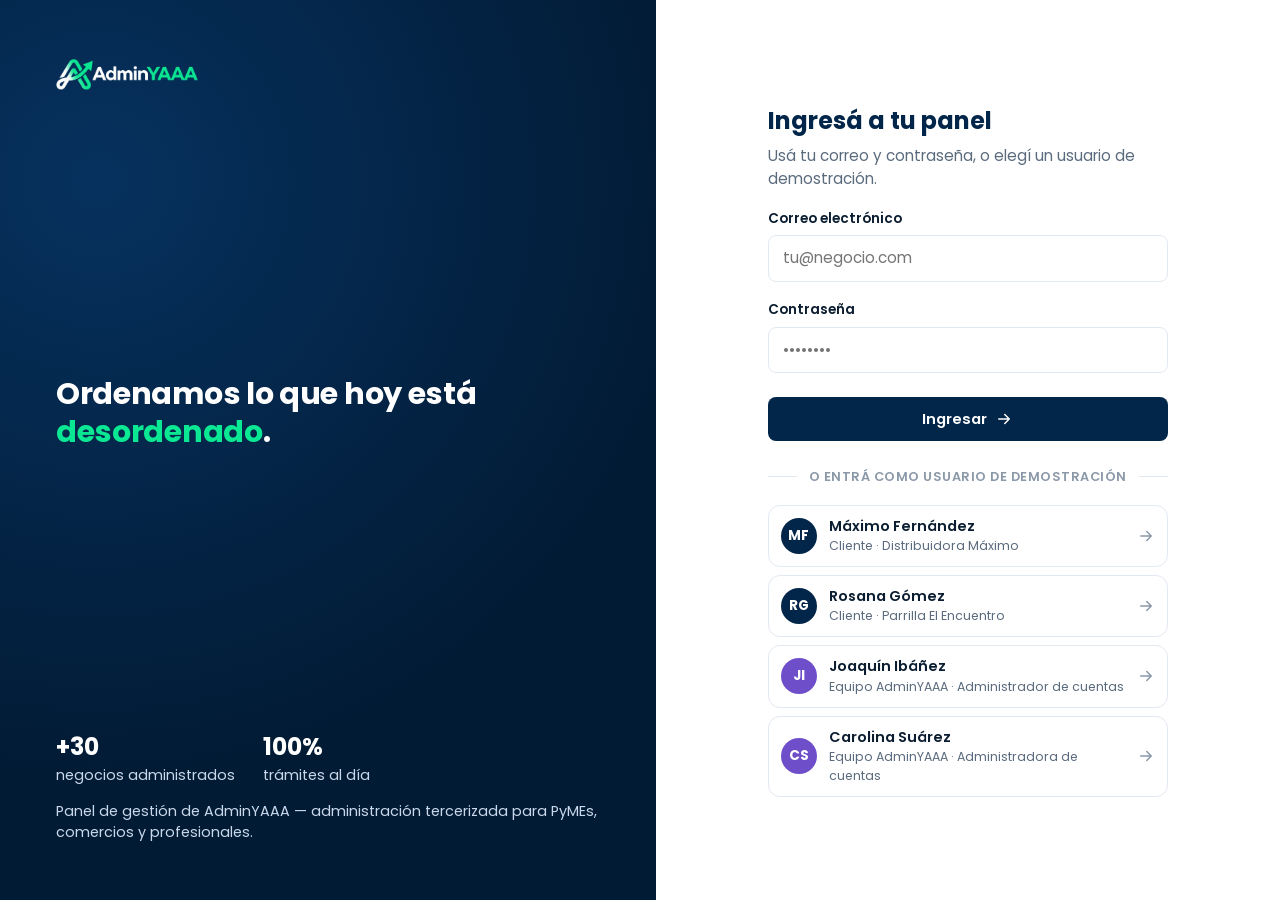
==== commit cc48212d: "Restaurar index.html correcto del portal de clientes" ====
--- a/index.html
+++ b/index.html
@@ -1,41 +1,119 @@
 <!DOCTYPE html>
 <html lang="es-AR">
 <head>
-<meta charset="UTF-8">
-<meta name="viewport" content="width=device-width, initial-scale=1.0">
-<title>AdminYAAA · Gestión interna</title>
+<meta charset="utf-8">
+<meta name="viewport" content="width=device-width, initial-scale=1, viewport-fit=cover">
+<title>Ingresar | Panel AdminYAAA</title>
 <meta name="robots" content="noindex, nofollow">
-<link rel="stylesheet" href="/assets/css/styles.css">
+<link rel="icon" type="image/png" sizes="32x32" href="assets/img/favicon-32.png">
+<link rel="stylesheet" href="assets/css/app.css?v=2">
 </head>
 <body>
-<div class="login-screen">
-  <div class="login-card">
-    <div class="login-logo">Admin<span>YAAA</span> · Gestión</div>
-    <div class="login-sub">Uso interno — equipo AdminYAAA</div>
 
-    <div class="login-error" id="login-error"></div>
+<svg width="0" height="0" style="position:absolute" aria-hidden="true" focusable="false">
+  <symbol id="i-arrow-right" viewBox="0 0 24 24"><path d="M5 12h14M13 6l6 6-6 6"/></symbol>
+  <symbol id="i-lock" viewBox="0 0 24 24"><rect x="4" y="10" width="16" height="10" rx="2"/><path d="M8 10V7a4 4 0 0 1 8 0v3"/></symbol>
+  <symbol id="i-mail" viewBox="0 0 24 24"><rect x="3" y="5" width="18" height="14" rx="2"/><path d="M3 7l9 6 9-6"/></symbol>
+  <symbol id="i-alert" viewBox="0 0 24 24"><path d="M12 9v4M12 17h.01"/><path d="M10.3 3.9 2.5 18a1.5 1.5 0 0 0 1.3 2.2h16.4a1.5 1.5 0 0 0 1.3-2.2L13.7 3.9a1.5 1.5 0 0 0-2.6 0Z"/></symbol>
+</svg>
 
-    <form id="login-form">
-      <div class="field">
-        <label for="email">Email</label>
-        <input type="email" id="email" name="email" autocomplete="username" required>
+<div class="login-page">
+  <aside class="login-side">
+    <div class="login-side-logo"><img src="assets/img/adminyaaa-logo-dark.png" alt="AdminYAAA"></div>
+    <p class="login-side-quote">Ordenamos lo que hoy está <span>desordenado</span>.</p>
+    <div class="login-side-foot">
+      <div class="login-side-stats">
+        <div><b>+30</b>negocios administrados</div>
+        <div><b>100%</b>trámites al día</div>
       </div>
-      <div class="field">
-        <label for="password">Contraseña</label>
-        <input type="password" id="password" name="password" autocomplete="current-password" required>
-      </div>
-      <button type="submit" class="btn btn-primary btn-full">Ingresar</button>
-    </form>
+      <p>Panel de gestión de AdminYAAA — administración tercerizada para PyMEs, comercios y profesionales.</p>
+    </div>
+  </aside>
 
-    <div class="login-demo">
-      <p>Acceso de demostración</p>
-      <div class="demo-btn-row">
-        <button class="btn btn-secondary demo-btn" data-email="joaquin@adminya.com.ar">Admin (Joaquín)</button>
-        <button class="btn btn-secondary demo-btn" data-email="ana@adminya.com.ar">Operador (Ana)</button>
-      </div>
+  <main class="login-main">
+    <div class="login-card">
+      <div class="login-logo-mobile"><img src="assets/img/adminyaaa-logo-dark.png" alt="AdminYAAA" style="filter:invert(1) brightness(0.2)"></div>
+      <h1>Ingresá a tu panel</h1>
+      <p class="sub">Usá tu correo y contraseña, o elegí un usuario de demostración.</p>
+
+      <form id="login-form" novalidate>
+        <div class="field" id="field-email">
+          <label for="email">Correo electrónico</label>
+          <input type="email" id="email" name="email" placeholder="tu@negocio.com" autocomplete="username">
+          <p class="field-error">Ingresá un correo válido.</p>
+        </div>
+        <div class="field" id="field-pass">
+          <label for="pass">Contraseña</label>
+          <input type="password" id="pass" name="pass" placeholder="••••••••" autocomplete="current-password">
+          <p class="field-error">Ingresá tu contraseña.</p>
+        </div>
+        <div class="login-error" id="login-error"><svg class="i" aria-hidden="true"><use href="#i-alert"/></svg><span>No pudimos encontrar ese usuario. Probá con uno de los accesos de demostración.</span></div>
+        <div class="login-submit">
+          <button class="btn btn--primary btn--block" type="submit">Ingresar<svg class="i" aria-hidden="true"><use href="#i-arrow-right"/></svg></button>
+        </div>
+      </form>
+
+      <div class="login-divider">o entrá como usuario de demostración</div>
+      <div class="demo-users" id="demo-users"></div>
     </div>
-  </div>
+  </main>
 </div>
-<script src="/assets/js/auth.js"></script>
+
+<script src="assets/js/data.js?v=2"></script>
+<script>
+  /* Cuentas de demostración fijas (mismas que carga server/seed.py la primera vez).
+     La contraseña de demo es real: pasa por /api/login como cualquier otra. */
+  const DEMO_PASSWORD = 'adminyaaa2026';
+  const DEMO_USERS = [
+    { email: 'maximo@distribuidoramaximo.com.ar', nombre: 'Máximo Fernández', iniciales: 'MF', role: 'client', empresaNombre: 'Distribuidora Máximo' },
+    { email: 'rosana@parrillaelencuentro.com.ar', nombre: 'Rosana Gómez', iniciales: 'RG', role: 'client', empresaNombre: 'Parrilla El Encuentro' },
+    { email: 'joaquin@adminyaaa.com.ar', nombre: 'Joaquín Ibáñez', iniciales: 'JI', role: 'employee', cargo: 'Administrador de cuentas' },
+    { email: 'carolina@adminyaaa.com.ar', nombre: 'Carolina Suárez', iniciales: 'CS', role: 'employee', cargo: 'Administradora de cuentas' },
+  ];
+
+  const demoWrap = document.getElementById('demo-users');
+  DEMO_USERS.forEach(u => {
+    const btn = document.createElement('button');
+    btn.type = 'button';
+    btn.className = 'demo-user-btn';
+    btn.dataset.role = u.role;
+    btn.innerHTML = `
+      <span class="demo-user-avatar">${u.iniciales}</span>
+      <span class="demo-user-info">
+        <span class="demo-user-name">${u.nombre}</span>
+        <span class="demo-user-role">${u.role === 'client' ? 'Cliente · ' + u.empresaNombre : 'Equipo AdminYAAA · ' + u.cargo}</span>
+      </span>
+      <svg class="i" aria-hidden="true"><use href="#i-arrow-right"/></svg>`;
+    btn.addEventListener('click', () => doLogin(u.email, DEMO_PASSWORD));
+    demoWrap.appendChild(btn);
+  });
+
+  const form = document.getElementById('login-form');
+  const errBox = document.getElementById('login-error');
+  const submitBtn = form.querySelector('button[type="submit"]');
+
+  async function doLogin(email, password) {
+    errBox.classList.remove('is-visible');
+    submitBtn.disabled = true;
+    const res = await AyData.login(email, password);
+    if (!res.ok) {
+      errBox.querySelector('span').textContent = res.error;
+      errBox.classList.add('is-visible');
+      submitBtn.disabled = false;
+      return;
+    }
+    window.location.href = 'panel.html#/dashboard';
+  }
+
+  form.addEventListener('submit', (e) => {
+    e.preventDefault();
+    const email = document.getElementById('email').value.trim().toLowerCase();
+    const pass = document.getElementById('pass').value;
+    document.getElementById('field-email').classList.toggle('has-error', !email);
+    document.getElementById('field-pass').classList.toggle('has-error', !pass);
+    if (!email || !pass) return;
+    doLogin(email, pass);
+  });
+</script>
 </body>
 </html>
--- a/assets/css/app.css
+++ b/assets/css/app.css
@@ -0,0 +1,485 @@
+/* ==========================================================================
+   AdminYAAA — Panel (app)
+   Sistema de diseño SaaS B2B propio, derivado de la identidad de marca
+   (azul marino + verde) pero pensado para pantallas de trabajo: alta
+   densidad de información, jerarquía clara, dos experiencias distintas
+   (cliente / empleado) sobre una misma base de componentes.
+   ========================================================================== */
+
+@font-face { font-family: "Poppins"; font-style: normal; font-weight: 400; font-display: swap; src: url("../fonts/poppins-400.woff2") format("woff2"); }
+@font-face { font-family: "Poppins"; font-style: normal; font-weight: 500; font-display: swap; src: url("../fonts/poppins-500.woff2") format("woff2"); }
+@font-face { font-family: "Poppins"; font-style: normal; font-weight: 600; font-display: swap; src: url("../fonts/poppins-600.woff2") format("woff2"); }
+@font-face { font-family: "Poppins"; font-style: normal; font-weight: 700; font-display: swap; src: url("../fonts/poppins-700.woff2") format("woff2"); }
+
+:root {
+  --navy: #02264A;
+  --navy-deep: #021B35;
+  --navy-2: #06315E;
+  --green: #0BE893;
+  --green-hover: #4AF2B0;
+
+  --ink: #0B1D30;
+  --ink-muted: #5B6B7E;
+  --ink-faint: #8B98A8;
+  --line: #E3E9F0;
+  --line-soft: #EEF2F7;
+  --surface: #FFFFFF;
+  --surface-alt: #F5F8FB;
+  --bg: #F1F4F9;
+
+  --amber: #B9770E;
+  --amber-bg: #FDF2DD;
+  --blue: #1D5FBF;
+  --blue-bg: #E7EFFD;
+  --red: #C23B3B;
+  --red-bg: #FBE9E9;
+  --green-d: #0A7A4C;
+  --green-bg: #E4FAF1;
+  --violet: #6E4FC9;
+  --violet-bg: #EFE9FB;
+
+  --r-sm: 8px;
+  --r: 12px;
+  --r-lg: 18px;
+  --shadow-sm: 0 1px 2px rgba(9, 30, 66, 0.06);
+  --shadow: 0 4px 16px rgba(9, 30, 66, 0.08);
+  --shadow-lg: 0 12px 32px rgba(9, 30, 66, 0.16);
+  --font: "Poppins", "Segoe UI", system-ui, -apple-system, Roboto, Arial, sans-serif;
+  --sidebar-w: 248px;
+  --topbar-h: 68px;
+  --transition: 150ms ease;
+}
+
+/* ---------- Reset base ---------- */
+*, *::before, *::after { box-sizing: border-box; }
+html { -webkit-text-size-adjust: 100%; }
+body {
+  margin: 0;
+  font-family: var(--font);
+  font-size: 15px;
+  line-height: 1.5;
+  color: var(--ink);
+  background: var(--bg);
+}
+img, svg { display: block; max-width: 100%; }
+h1, h2, h3, h4, p, ul, ol, dl, dd { margin: 0; }
+ul, ol { padding: 0; list-style: none; }
+a { color: inherit; text-decoration: none; }
+button { font: inherit; color: inherit; background: none; border: none; cursor: pointer; }
+input, select, textarea { font: inherit; color: inherit; }
+:focus-visible { outline: 3px solid var(--blue); outline-offset: 2px; border-radius: 6px; }
+.sr-only { position: absolute; width: 1px; height: 1px; margin: -1px; padding: 0; overflow: hidden; clip: rect(0 0 0 0); white-space: nowrap; border: 0; }
+
+.i { width: 18px; height: 18px; flex: none; fill: none; stroke: currentColor; stroke-width: 2; stroke-linecap: round; stroke-linejoin: round; }
+.i--sm { width: 15px; height: 15px; }
+.i--lg { width: 24px; height: 24px; }
+
+/* ==========================================================================
+   LOGIN
+   ========================================================================== */
+.login-page {
+  min-height: 100vh;
+  display: grid;
+  grid-template-columns: minmax(0, 1fr);
+  background: var(--navy);
+}
+@media (min-width: 900px) {
+  .login-page { grid-template-columns: minmax(0, 1.05fr) minmax(0, 1fr); }
+}
+.login-side {
+  display: none;
+  position: relative;
+  background: radial-gradient(circle at 15% 20%, var(--navy-2), var(--navy-deep) 65%);
+  color: #fff;
+  padding: 56px;
+  flex-direction: column;
+  justify-content: space-between;
+}
+@media (min-width: 900px) { .login-side { display: flex; } }
+.login-side-logo img { height: 40px; }
+.login-side-quote { font-size: 1.9rem; font-weight: 700; line-height: 1.25; max-width: 20em; letter-spacing: -0.01em; }
+.login-side-quote span { color: var(--green); }
+.login-side-foot { display: flex; flex-direction: column; gap: 14px; color: #C9D8EA; font-size: 0.9rem; }
+.login-side-stats { display: flex; gap: 28px; }
+.login-side-stats b { display: block; font-size: 1.5rem; color: #fff; }
+
+.login-main {
+  display: flex; align-items: center; justify-content: center;
+  padding: 32px 20px; background: var(--surface);
+}
+.login-card { width: 100%; max-width: 400px; }
+.login-logo-mobile { display: flex; margin-bottom: 28px; }
+.login-logo-mobile img { height: 34px; }
+@media (min-width: 900px) { .login-logo-mobile { display: none; } }
+.login-card h1 { font-size: 1.5rem; font-weight: 700; color: var(--navy); }
+.login-card .sub { margin-top: 6px; color: var(--ink-muted); font-size: 0.95rem; }
+
+.field { margin-top: 18px; }
+.field label { display: block; font-size: 0.85rem; font-weight: 600; color: var(--ink); margin-bottom: 6px; }
+.field input, .field select, .field textarea {
+  width: 100%; padding: 11px 14px; border-radius: var(--r-sm);
+  border: 1.5px solid var(--line); background: var(--surface);
+  font-size: 0.95rem; transition: border-color var(--transition);
+}
+.field input:focus, .field select:focus, .field textarea:focus { border-color: var(--navy); outline: none; box-shadow: 0 0 0 3px rgba(2,38,74,0.1); }
+.field-error { margin-top: 6px; font-size: 0.82rem; color: var(--red); display: none; }
+.field.has-error input { border-color: var(--red); }
+.field.has-error .field-error { display: block; }
+
+.btn {
+  display: inline-flex; align-items: center; justify-content: center; gap: 8px;
+  height: 44px; padding: 0 20px; border-radius: var(--r-sm);
+  font-weight: 600; font-size: 0.92rem; cursor: pointer; border: 1.5px solid transparent;
+  transition: background-color var(--transition), border-color var(--transition), color var(--transition), transform var(--transition);
+  white-space: nowrap;
+}
+.btn:active { transform: scale(0.98); }
+.btn--primary { background: var(--navy); color: #fff; }
+.btn--primary:hover { background: var(--navy-2); }
+.btn--accent { background: var(--green); color: var(--navy); }
+.btn--accent:hover { background: var(--green-hover); }
+.btn--ghost { background: transparent; color: var(--ink); border-color: var(--line); }
+.btn--ghost:hover { background: var(--surface-alt); border-color: var(--ink-faint); }
+.btn--danger { background: var(--red-bg); color: var(--red); }
+.btn--danger:hover { background: #f6d3d3; }
+.btn--sm { height: 36px; padding: 0 14px; font-size: 0.85rem; }
+.btn--block { width: 100%; }
+.btn[disabled] { opacity: 0.55; cursor: not-allowed; }
+.btn-icon { display: inline-flex; align-items: center; justify-content: center; width: 36px; height: 36px; border-radius: var(--r-sm); color: var(--ink-muted); }
+.btn-icon:hover { background: var(--surface-alt); color: var(--ink); }
+
+.login-submit { margin-top: 24px; }
+.login-divider { display: flex; align-items: center; gap: 12px; margin: 26px 0 18px; color: var(--ink-faint); font-size: 0.8rem; font-weight: 600; text-transform: uppercase; letter-spacing: 0.04em; }
+.login-divider::before, .login-divider::after { content: ""; flex: 1; height: 1px; background: var(--line); }
+
+.demo-users { display: grid; gap: 8px; }
+.demo-user-btn {
+  display: flex; align-items: center; gap: 12px; width: 100%;
+  padding: 10px 12px; border: 1.5px solid var(--line); border-radius: var(--r);
+  text-align: left; background: var(--surface); transition: border-color var(--transition), background var(--transition);
+}
+.demo-user-btn:hover { border-color: var(--navy); background: var(--surface-alt); }
+.demo-user-avatar {
+  display: grid; place-items: center; width: 36px; height: 36px; border-radius: 50%;
+  background: var(--navy); color: #fff; font-weight: 700; font-size: 0.85rem; flex: none;
+}
+.demo-user-btn[data-role="employee"] .demo-user-avatar { background: var(--violet); }
+.demo-user-info { display: flex; flex-direction: column; min-width: 0; }
+.demo-user-name { font-weight: 600; font-size: 0.9rem; }
+.demo-user-role { font-size: 0.78rem; color: var(--ink-muted); }
+.demo-user-btn .i { margin-left: auto; color: var(--ink-faint); }
+
+.login-error {
+  display: none; align-items: center; gap: 10px; margin-top: 18px; padding: 12px 14px;
+  background: var(--red-bg); color: var(--red); border-radius: var(--r-sm); font-size: 0.88rem; font-weight: 600;
+}
+.login-error.is-visible { display: flex; }
+
+/* ==========================================================================
+   SHELL (sidebar + topbar)
+   ========================================================================== */
+body.app-body { background: var(--bg); min-height: 100vh; }
+
+.shell { display: flex; min-height: 100vh; }
+
+.sidebar {
+  width: var(--sidebar-w); flex: none; background: var(--navy);
+  color: #fff; display: flex; flex-direction: column;
+  position: fixed; top: 0; left: 0; bottom: 0; z-index: 40;
+  transition: transform var(--transition);
+}
+.sidebar-brand { display: flex; align-items: center; gap: 10px; padding: 20px 20px 16px; }
+.sidebar-brand img { height: 26px; }
+.sidebar-role-tag {
+  margin: 0 20px 14px; padding: 4px 10px; border-radius: 999px; font-size: 0.72rem;
+  font-weight: 700; letter-spacing: 0.03em; text-transform: uppercase; width: fit-content;
+  background: rgba(255,255,255,0.1); color: var(--on-navy, #C9D8EA);
+}
+.sidebar-nav { flex: 1; overflow-y: auto; padding: 4px 12px; }
+.sidebar-section { margin-top: 18px; padding: 0 8px 6px; font-size: 0.7rem; font-weight: 700; text-transform: uppercase; letter-spacing: 0.06em; color: rgba(255,255,255,0.4); }
+.sidebar-nav a {
+  display: flex; align-items: center; gap: 12px; padding: 10px 12px; border-radius: var(--r-sm);
+  font-weight: 500; font-size: 0.9rem; color: rgba(255,255,255,0.78); margin-bottom: 2px;
+  transition: background var(--transition), color var(--transition);
+}
+.sidebar-nav a .i { color: rgba(255,255,255,0.55); }
+.sidebar-nav a:hover { background: rgba(255,255,255,0.06); color: #fff; }
+.sidebar-nav a.is-active { background: var(--green); color: var(--navy); font-weight: 600; }
+.sidebar-nav a.is-active .i { color: var(--navy); }
+.sidebar-nav .badge-count { margin-left: auto; background: rgba(255,255,255,0.14); color: #fff; font-size: 0.72rem; font-weight: 700; padding: 1px 7px; border-radius: 999px; }
+.sidebar-nav a.is-active .badge-count { background: rgba(2,38,74,0.18); color: var(--navy); }
+
+.sidebar-foot { padding: 14px 20px 18px; border-top: 1px solid rgba(255,255,255,0.1); }
+.sidebar-demo-note { font-size: 0.72rem; color: rgba(255,255,255,0.45); line-height: 1.4; }
+
+.main-col { flex: 1; margin-left: var(--sidebar-w); display: flex; flex-direction: column; min-width: 0; }
+
+.topbar {
+  height: var(--topbar-h); flex: none; display: flex; align-items: center; gap: 16px;
+  padding: 0 28px; background: var(--surface); border-bottom: 1px solid var(--line);
+  position: sticky; top: 0; z-index: 30;
+}
+.topbar-menu-btn { display: none; }
+.topbar-title { font-size: 1.15rem; font-weight: 700; color: var(--navy); white-space: nowrap; }
+.topbar-search { flex: 1; max-width: 420px; position: relative; display: none; }
+.topbar-search input { width: 100%; padding: 9px 14px 9px 38px; border-radius: 999px; border: 1.5px solid var(--line); background: var(--surface-alt); font-size: 0.88rem; }
+.topbar-search input:focus { border-color: var(--navy); background: var(--surface); }
+.topbar-search .i { position: absolute; left: 13px; top: 50%; transform: translateY(-50%); color: var(--ink-faint); }
+.topbar-spacer { flex: 1; }
+.topbar-actions { display: flex; align-items: center; gap: 10px; margin-left: auto; }
+
+.demo-switch { position: relative; }
+.demo-switch-btn {
+  display: flex; align-items: center; gap: 8px; padding: 6px 12px 6px 6px; border-radius: 999px;
+  border: 1.5px solid var(--line); background: var(--surface-alt); font-size: 0.82rem; font-weight: 600;
+}
+.demo-switch-btn:hover { border-color: var(--ink-faint); }
+.demo-switch-avatar { width: 26px; height: 26px; border-radius: 50%; background: var(--navy); color: #fff; display: grid; place-items: center; font-size: 0.72rem; font-weight: 700; }
+.dropdown-panel {
+  position: absolute; top: calc(100% + 8px); right: 0; width: 280px; background: var(--surface);
+  border-radius: var(--r); box-shadow: var(--shadow-lg); border: 1px solid var(--line);
+  padding: 8px; z-index: 50; display: none;
+}
+.dropdown-panel.is-open { display: block; }
+.dropdown-label { padding: 8px 10px 4px; font-size: 0.72rem; font-weight: 700; text-transform: uppercase; letter-spacing: 0.04em; color: var(--ink-faint); }
+.dropdown-item { display: flex; align-items: center; gap: 10px; width: 100%; padding: 9px 10px; border-radius: var(--r-sm); font-size: 0.86rem; font-weight: 500; text-align: left; }
+.dropdown-item:hover { background: var(--surface-alt); }
+.dropdown-item.is-current { background: var(--green-bg); color: var(--green-d); font-weight: 600; }
+.dropdown-divider { height: 1px; background: var(--line); margin: 6px 4px; }
+.dropdown-item .i { color: var(--ink-faint); }
+
+.notif-btn { position: relative; }
+.notif-dot { position: absolute; top: 6px; right: 7px; width: 8px; height: 8px; border-radius: 50%; background: var(--red); border: 2px solid var(--surface); }
+
+/* ==========================================================================
+   CONTENT
+   ========================================================================== */
+.content { flex: 1; padding: 28px; max-width: 1280px; width: 100%; margin: 0 auto; }
+.page-head { display: flex; flex-wrap: wrap; align-items: flex-end; justify-content: space-between; gap: 16px; margin-bottom: 24px; }
+.page-eyebrow { font-size: 0.82rem; font-weight: 700; color: var(--green-d); margin-bottom: 6px; text-transform: uppercase; letter-spacing: 0.03em; }
+.page-title { font-size: 1.55rem; font-weight: 700; color: var(--navy); letter-spacing: -0.01em; }
+.page-sub { margin-top: 6px; color: var(--ink-muted); font-size: 0.95rem; max-width: 46em; }
+.page-actions { display: flex; gap: 10px; flex-wrap: wrap; }
+
+.grid { display: grid; gap: 18px; }
+.grid-4 { grid-template-columns: repeat(4, 1fr); }
+.grid-3 { grid-template-columns: repeat(3, 1fr); }
+.grid-2 { grid-template-columns: repeat(2, 1fr); }
+@media (max-width: 1180px) { .grid-4 { grid-template-columns: repeat(2, 1fr); } }
+@media (max-width: 720px) { .grid-4, .grid-3, .grid-2 { grid-template-columns: 1fr; } }
+
+.card { background: var(--surface); border: 1px solid var(--line); border-radius: var(--r-lg); padding: 22px; box-shadow: var(--shadow-sm); }
+.card-flat { background: var(--surface); border: 1px solid var(--line); border-radius: var(--r-lg); }
+.section-title { font-size: 1.05rem; font-weight: 700; color: var(--navy); }
+.section-head { display: flex; align-items: center; justify-content: space-between; gap: 12px; margin-bottom: 16px; }
+.section-link { font-size: 0.85rem; font-weight: 600; color: var(--blue); display: inline-flex; align-items: center; gap: 4px; }
+.section-link:hover { text-decoration: underline; }
+
+/* Stat cards */
+.stat-card { display: flex; flex-direction: column; gap: 10px; }
+.stat-top { display: flex; align-items: center; justify-content: space-between; }
+.stat-icon { width: 40px; height: 40px; border-radius: var(--r-sm); display: grid; place-items: center; }
+.stat-icon--blue { background: var(--blue-bg); color: var(--blue); }
+.stat-icon--green { background: var(--green-bg); color: var(--green-d); }
+.stat-icon--amber { background: var(--amber-bg); color: var(--amber); }
+.stat-icon--violet { background: var(--violet-bg); color: var(--violet); }
+.stat-icon--red { background: var(--red-bg); color: var(--red); }
+.stat-trend { font-size: 0.78rem; font-weight: 700; display: inline-flex; align-items: center; gap: 3px; }
+.stat-trend--up { color: var(--green-d); }
+.stat-trend--down { color: var(--red); }
+.stat-value { font-size: 1.7rem; font-weight: 700; color: var(--navy); letter-spacing: -0.01em; }
+.stat-label { font-size: 0.86rem; color: var(--ink-muted); font-weight: 500; }
+
+/* Lists / timeline */
+.activity-list { display: grid; gap: 2px; }
+.activity-row { display: flex; gap: 14px; padding: 13px 4px; border-bottom: 1px solid var(--line-soft); }
+.activity-row:last-child { border-bottom: none; }
+.activity-icon { width: 34px; height: 34px; border-radius: 50%; display: grid; place-items: center; flex: none; }
+.activity-body { min-width: 0; }
+.activity-text { font-size: 0.9rem; font-weight: 500; color: var(--ink); }
+.activity-meta { font-size: 0.78rem; color: var(--ink-faint); margin-top: 2px; }
+.activity-empresa { font-size: 0.78rem; color: var(--blue); font-weight: 600; }
+
+.pending-list { display: grid; gap: 10px; }
+.pending-row { display: flex; align-items: center; gap: 12px; padding: 13px 14px; border-radius: var(--r); background: var(--surface-alt); }
+.pending-row .i { color: var(--amber); }
+.pending-text { font-size: 0.88rem; font-weight: 600; flex: 1; }
+.pending-sub { font-size: 0.78rem; color: var(--ink-muted); font-weight: 400; }
+
+/* Badges */
+.badge-status { display: inline-flex; align-items: center; gap: 5px; padding: 3px 10px; border-radius: 999px; font-size: 0.76rem; font-weight: 700; white-space: nowrap; }
+.badge-status::before { content: ""; width: 6px; height: 6px; border-radius: 50%; background: currentColor; }
+.badge-status--pendiente, .badge-status--nuevo, .badge-status--demora { background: var(--amber-bg); color: var(--amber); }
+.badge-status--proceso { background: var(--blue-bg); color: var(--blue); }
+.badge-status--revision, .badge-status--esperando_info { background: var(--violet-bg); color: var(--violet); }
+.badge-status--completada, .badge-status--aprobado, .badge-status--hecha, .badge-status--finalizado, .badge-status--terminado, .badge-status--disponible, .badge-status--activo { background: var(--green-bg); color: var(--green-d); }
+.badge-status--rechazada, .badge-status--alerta, .badge-status--vencida, .badge-status--no_cumplido { background: var(--red-bg); color: var(--red); }
+.badge-module { display: inline-flex; align-items: center; padding: 4px 11px; border-radius: 999px; font-size: 0.78rem; font-weight: 600; background: var(--surface-alt); border: 1px solid var(--line); color: var(--ink-muted); }
+
+/* Table */
+.table-wrap { overflow-x: auto; border-radius: var(--r-lg); border: 1px solid var(--line); background: var(--surface); }
+table.data-table { width: 100%; border-collapse: collapse; min-width: 640px; }
+.data-table th { text-align: left; font-size: 0.76rem; font-weight: 700; text-transform: uppercase; letter-spacing: 0.03em; color: var(--ink-faint); padding: 13px 18px; background: var(--surface-alt); border-bottom: 1px solid var(--line); white-space: nowrap; }
+.data-table td { padding: 14px 18px; border-bottom: 1px solid var(--line-soft); font-size: 0.88rem; vertical-align: middle; }
+.data-table tbody tr:last-child td { border-bottom: none; }
+.data-table tbody tr { transition: background var(--transition); }
+.data-table tbody tr.is-clickable { cursor: pointer; }
+.data-table tbody tr.is-clickable:hover { background: var(--surface-alt); }
+.cell-main { font-weight: 600; color: var(--ink); }
+.cell-sub { font-size: 0.78rem; color: var(--ink-faint); margin-top: 1px; }
+.cell-muted { color: var(--ink-muted); }
+.row-actions { display: flex; gap: 6px; justify-content: flex-end; }
+
+.toolbar { display: flex; flex-wrap: wrap; gap: 10px; align-items: center; margin-bottom: 16px; }
+.search-box { position: relative; flex: 1; min-width: 200px; max-width: 320px; }
+.search-box input { width: 100%; padding: 9px 12px 9px 36px; border-radius: var(--r-sm); border: 1.5px solid var(--line); font-size: 0.88rem; background: var(--surface); }
+.search-box .i { position: absolute; left: 11px; top: 50%; transform: translateY(-50%); color: var(--ink-faint); }
+.filter-select { padding: 9px 30px 9px 12px; border-radius: var(--r-sm); border: 1.5px solid var(--line); background: var(--surface); font-size: 0.86rem; font-weight: 500; }
+.filter-chips { display: flex; gap: 8px; flex-wrap: wrap; }
+.filter-chip { padding: 7px 14px; border-radius: 999px; border: 1.5px solid var(--line); font-size: 0.82rem; font-weight: 600; color: var(--ink-muted); background: var(--surface); }
+.filter-chip.is-active { background: var(--navy); border-color: var(--navy); color: #fff; }
+.filter-chip .count { opacity: 0.7; margin-left: 4px; }
+
+/* Empty / loading states */
+.empty-state { display: flex; flex-direction: column; align-items: center; justify-content: center; text-align: center; padding: 56px 24px; color: var(--ink-muted); }
+.empty-state .i { width: 44px; height: 44px; color: var(--ink-faint); margin-bottom: 14px; }
+.empty-state h3 { font-size: 1.02rem; font-weight: 700; color: var(--ink); margin-bottom: 6px; }
+.empty-state p { font-size: 0.88rem; max-width: 30em; }
+.empty-state .btn { margin-top: 16px; }
+
+.skeleton { position: relative; overflow: hidden; background: var(--line-soft); border-radius: var(--r-sm); }
+.skeleton::after {
+  content: ""; position: absolute; inset: 0;
+  background: linear-gradient(90deg, transparent, rgba(255,255,255,0.7), transparent);
+  animation: shimmer 1.3s infinite;
+}
+@keyframes shimmer { from { transform: translateX(-100%); } to { transform: translateX(100%); } }
+.skeleton-row { height: 52px; margin-bottom: 8px; }
+.skeleton-card { height: 96px; }
+
+/* Toasts */
+.toast-stack { position: fixed; bottom: 24px; right: 24px; z-index: 200; display: flex; flex-direction: column; gap: 10px; }
+.toast {
+  display: flex; align-items: center; gap: 10px; padding: 13px 18px; border-radius: var(--r);
+  background: var(--navy); color: #fff; box-shadow: var(--shadow-lg); font-size: 0.88rem; font-weight: 600;
+  min-width: 260px; animation: toast-in 0.2s ease;
+}
+.toast--success { background: var(--green-d); }
+.toast--error { background: var(--red); }
+.toast .i { color: var(--green); flex: none; }
+.toast--error .i { color: #fff; }
+@keyframes toast-in { from { transform: translateY(12px); opacity: 0; } to { transform: translateY(0); opacity: 1; } }
+
+/* Modal */
+.modal-overlay {
+  position: fixed; inset: 0; background: rgba(2,15,30,0.5); display: none;
+  align-items: center; justify-content: center; z-index: 100; padding: 20px;
+  backdrop-filter: blur(2px);
+}
+.modal-overlay.is-open { display: flex; }
+.modal { background: var(--surface); border-radius: var(--r-lg); width: 100%; max-width: 520px; max-height: 88vh; overflow-y: auto; box-shadow: var(--shadow-lg); animation: modal-in 0.15s ease; }
+.modal--lg { max-width: 760px; }
+@keyframes modal-in { from { transform: translateY(8px) scale(0.98); opacity: 0; } to { transform: translateY(0) scale(1); opacity: 1; } }
+.modal-head { display: flex; align-items: flex-start; justify-content: space-between; gap: 12px; padding: 20px 22px; border-bottom: 1px solid var(--line); }
+.modal-title { font-size: 1.1rem; font-weight: 700; color: var(--navy); }
+.modal-sub { margin-top: 4px; font-size: 0.85rem; color: var(--ink-muted); }
+.modal-body { padding: 20px 22px; }
+.modal-foot { display: flex; justify-content: flex-end; gap: 10px; padding: 16px 22px; border-top: 1px solid var(--line); }
+
+/* Tabs */
+.tabs { display: flex; gap: 4px; border-bottom: 1.5px solid var(--line); margin-bottom: 20px; overflow-x: auto; }
+.tab-btn { padding: 11px 16px; font-size: 0.88rem; font-weight: 600; color: var(--ink-muted); border-bottom: 2px solid transparent; white-space: nowrap; }
+.tab-btn:hover { color: var(--ink); }
+.tab-btn.is-active { color: var(--navy); border-color: var(--green); }
+
+/* Client profile / entity header */
+.entity-head { display: flex; align-items: center; gap: 16px; margin-bottom: 22px; flex-wrap: wrap; }
+.entity-avatar { width: 56px; height: 56px; border-radius: var(--r); background: var(--navy); color: #fff; display: grid; place-items: center; font-weight: 700; font-size: 1.2rem; flex: none; }
+.entity-name { font-size: 1.25rem; font-weight: 700; color: var(--navy); }
+.entity-meta { font-size: 0.86rem; color: var(--ink-muted); margin-top: 3px; }
+.entity-modules { display: flex; gap: 6px; flex-wrap: wrap; margin-top: 8px; }
+.back-link { display: inline-flex; align-items: center; gap: 6px; font-size: 0.86rem; font-weight: 600; color: var(--ink-muted); margin-bottom: 14px; }
+.back-link:hover { color: var(--navy); }
+
+/* Progress bar (stock, presupuestos) */
+.progress { height: 8px; border-radius: 999px; background: var(--line-soft); overflow: hidden; }
+.progress-bar { height: 100%; background: var(--green); border-radius: 999px; }
+.progress-bar--amber { background: var(--amber); }
+.progress-bar--red { background: var(--red); }
+
+/* Report preview */
+.report-preview { border: 1px solid var(--line); border-radius: var(--r-lg); overflow: hidden; }
+.report-preview-head { padding: 18px 22px; background: var(--navy); color: #fff; display: flex; align-items: center; justify-content: space-between; gap: 12px; flex-wrap: wrap; }
+.report-preview-head h3 { color: #fff; }
+.report-metric-row { display: grid; grid-template-columns: repeat(auto-fit, minmax(130px, 1fr)); gap: 0; }
+.report-metric { padding: 18px 22px; border-right: 1px solid var(--line); border-bottom: 1px solid var(--line); }
+.report-metric:last-child { border-right: none; }
+.report-metric-label { font-size: 0.76rem; color: var(--ink-faint); font-weight: 600; text-transform: uppercase; letter-spacing: 0.03em; }
+.report-metric-value { font-size: 1.25rem; font-weight: 700; color: var(--navy); margin-top: 4px; }
+.report-body { padding: 20px 22px; font-size: 0.9rem; color: var(--ink-muted); line-height: 1.65; }
+
+.demo-tag { display: inline-flex; align-items: center; gap: 5px; padding: 2px 9px; border-radius: 999px; background: var(--surface-alt); border: 1px dashed var(--ink-faint); font-size: 0.7rem; font-weight: 700; color: var(--ink-faint); text-transform: uppercase; letter-spacing: 0.03em; }
+
+/* Notes */
+.note-card { padding: 16px 18px; border-radius: var(--r); background: var(--amber-bg); border: 1px solid #F1DCAF; margin-bottom: 10px; }
+.note-head { display: flex; justify-content: space-between; font-size: 0.78rem; font-weight: 700; color: var(--amber); margin-bottom: 6px; }
+.note-text { font-size: 0.9rem; color: var(--ink); }
+
+/* Task board */
+.task-cols { display: grid; grid-template-columns: repeat(4, 1fr); gap: 16px; align-items: start; }
+@media (max-width: 1180px) { .task-cols { grid-template-columns: repeat(2, 1fr); } }
+@media (max-width: 640px) { .task-cols { grid-template-columns: 1fr; } }
+.task-col-head { display: flex; align-items: center; justify-content: space-between; padding: 4px 6px 12px; font-weight: 700; font-size: 0.88rem; color: var(--ink); }
+.task-col-body { display: grid; gap: 10px; min-height: 40px; }
+.task-card { background: var(--surface); border: 1px solid var(--line); border-radius: var(--r); padding: 14px; box-shadow: var(--shadow-sm); }
+.task-card-title { font-weight: 600; font-size: 0.9rem; }
+.task-card-meta { display: flex; align-items: center; justify-content: space-between; margin-top: 10px; font-size: 0.78rem; color: var(--ink-muted); }
+.task-priority { display: inline-flex; align-items: center; gap: 4px; font-weight: 700; }
+.task-priority--alta { color: var(--red); }
+.task-priority--media { color: var(--amber); }
+.task-priority--baja { color: var(--ink-muted); }
+
+/* ==========================================================================
+   EMPLOYEE THEME — same tokens, denser & cooler surfaces = distinct feel
+   ========================================================================== */
+body.role-employee .sidebar { background: #10151F; }
+body.role-employee .sidebar-nav a.is-active { background: var(--blue); color: #fff; }
+body.role-employee .sidebar-nav a.is-active .i { color: #fff; }
+body.role-employee .sidebar-role-tag { background: rgba(29,95,191,0.25); color: #8FB6EE; }
+body.role-employee .topbar-search { display: flex; }
+body.role-employee .content { max-width: 1440px; }
+body.role-employee .data-table th { padding: 11px 16px; }
+body.role-employee .data-table td { padding: 11px 16px; }
+body.role-employee .card { padding: 18px; }
+
+/* ==========================================================================
+   RESPONSIVE SHELL
+   ========================================================================== */
+@media (max-width: 980px) {
+  .sidebar { transform: translateX(-100%); box-shadow: var(--shadow-lg); }
+  .sidebar.is-open { transform: translateX(0); }
+  .main-col { margin-left: 0; }
+  .topbar-menu-btn { display: inline-flex; }
+  .topbar-search { display: none !important; }
+  .content { padding: 18px; }
+  .sidebar-scrim { position: fixed; inset: 0; background: rgba(2,15,30,0.45); z-index: 39; display: none; }
+  .sidebar-scrim.is-open { display: block; }
+}
+@media (max-width: 480px) {
+  .topbar { padding: 0 14px; gap: 8px; }
+  .topbar-title { font-size: 1rem; }
+  .demo-switch-btn span:not(.demo-switch-avatar) { display: none; }
+  .demo-switch-btn { padding: 6px; gap: 0; }
+  .demo-switch-btn .i { display: none; }
+  .dropdown-panel { right: -14px; width: 260px; }
+}
+@media (max-width: 640px) {
+  .page-head { flex-direction: column; align-items: flex-start; }
+  .page-actions { width: 100%; }
+  .page-actions .btn { flex: 1; }
+  .entity-head { flex-direction: column; align-items: flex-start; }
+  .modal { max-height: 100vh; border-radius: var(--r-lg) var(--r-lg) 0 0; align-self: flex-end; margin-top: auto; }
+  .modal-overlay { align-items: flex-end; padding: 0; }
+  .toast-stack { left: 16px; right: 16px; bottom: 16px; }
+  .toast { min-width: 0; }
+}
